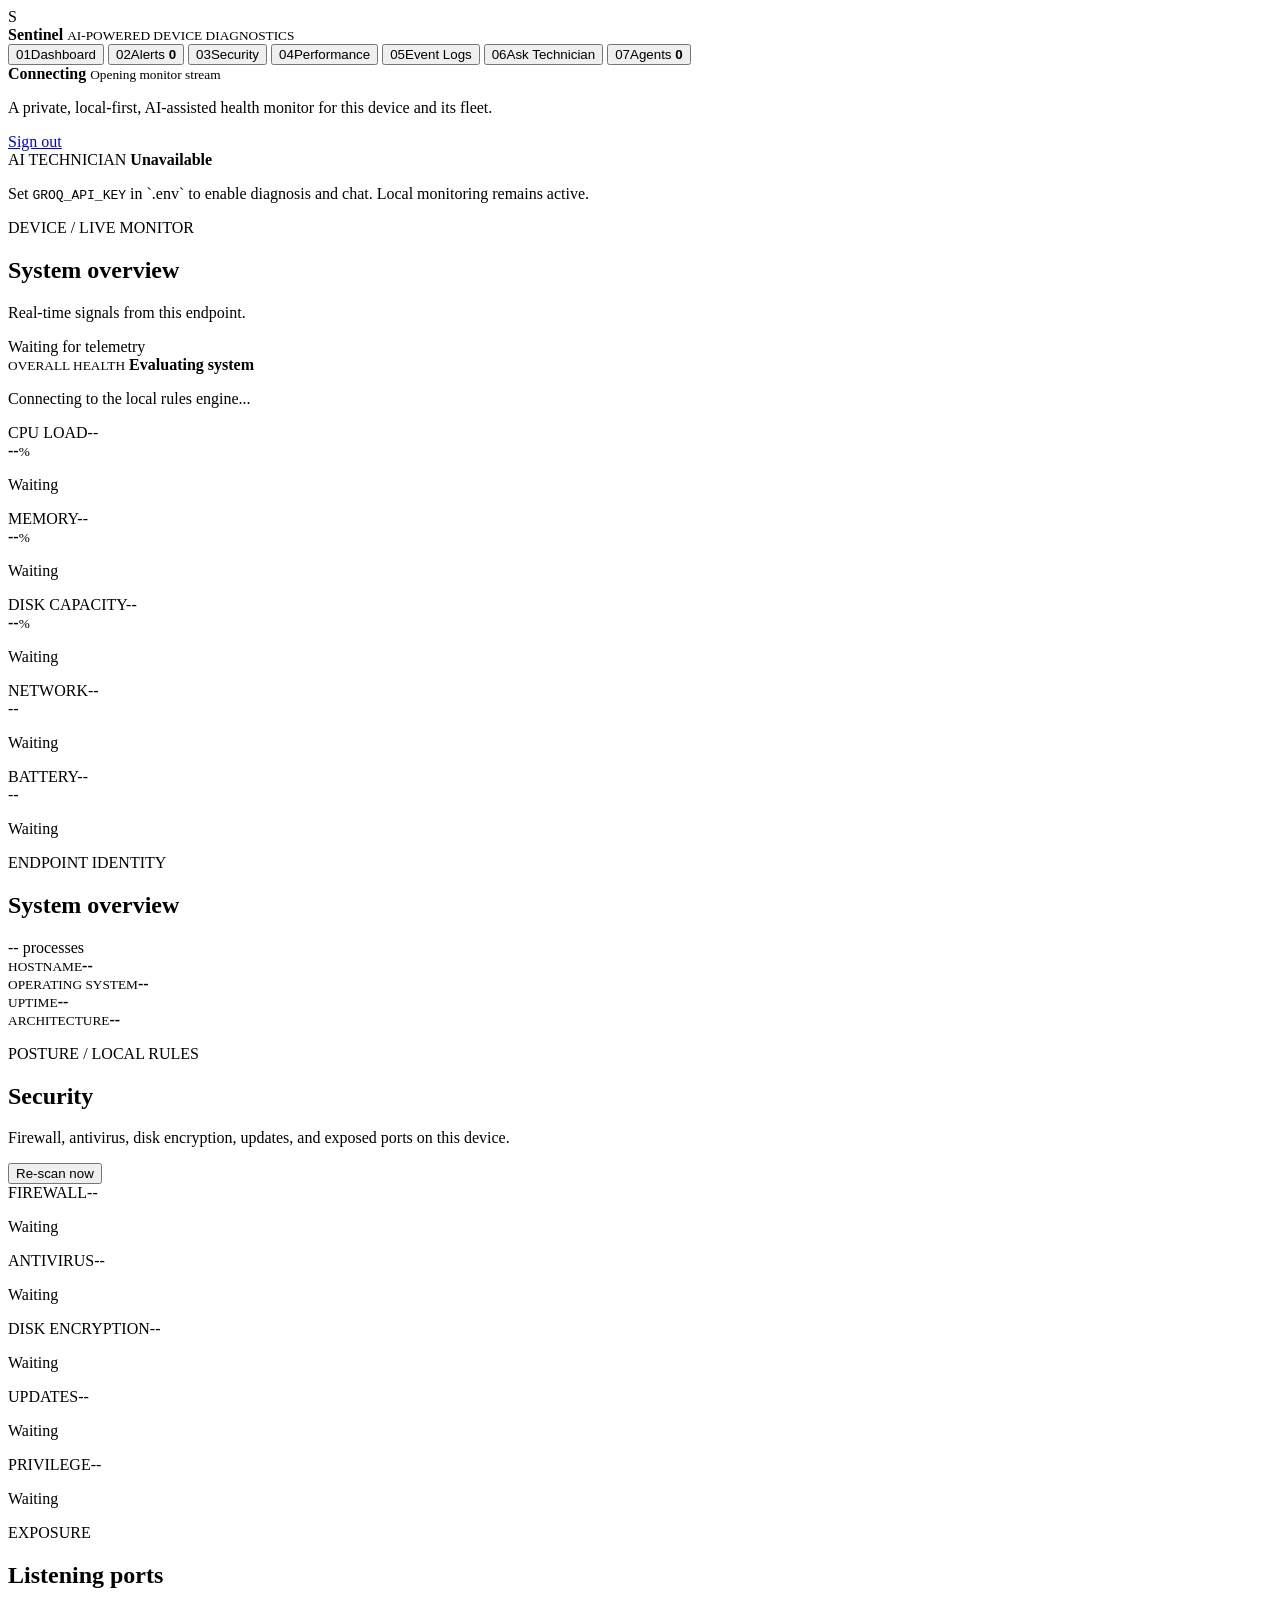
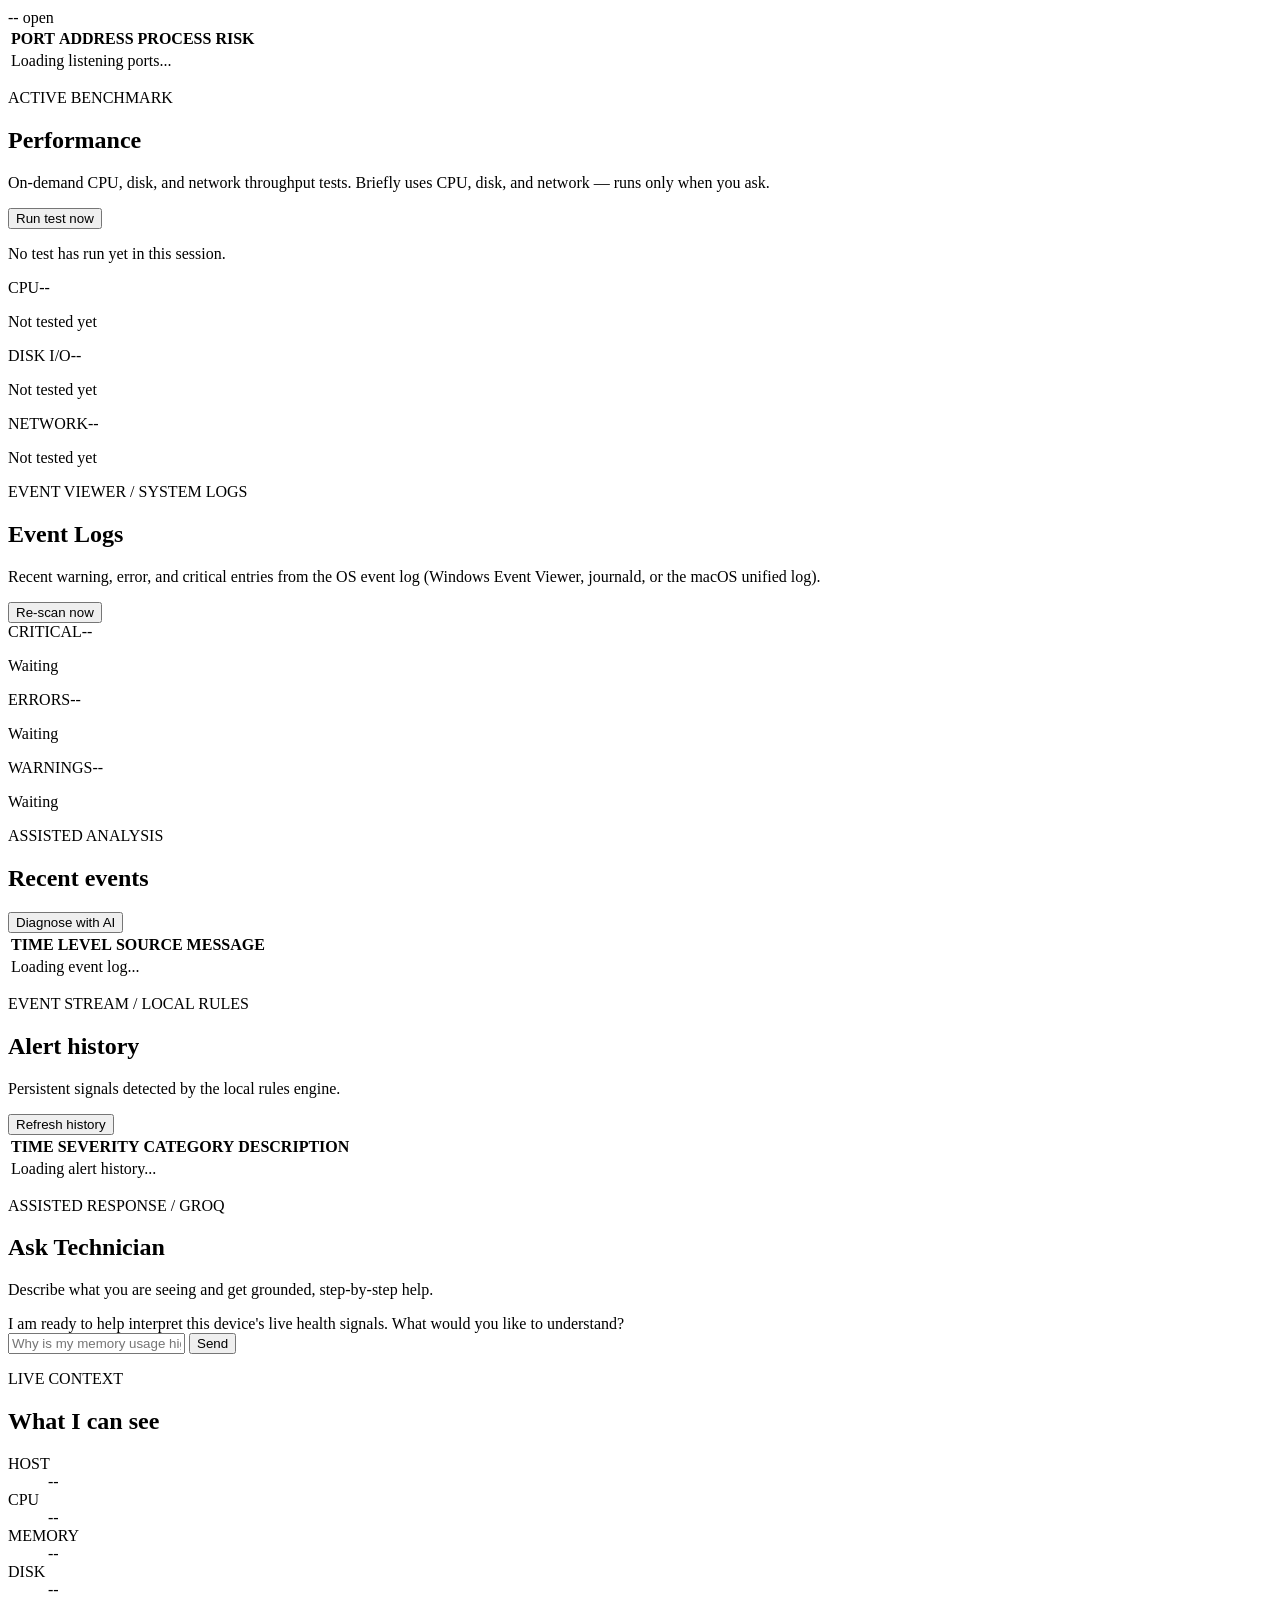
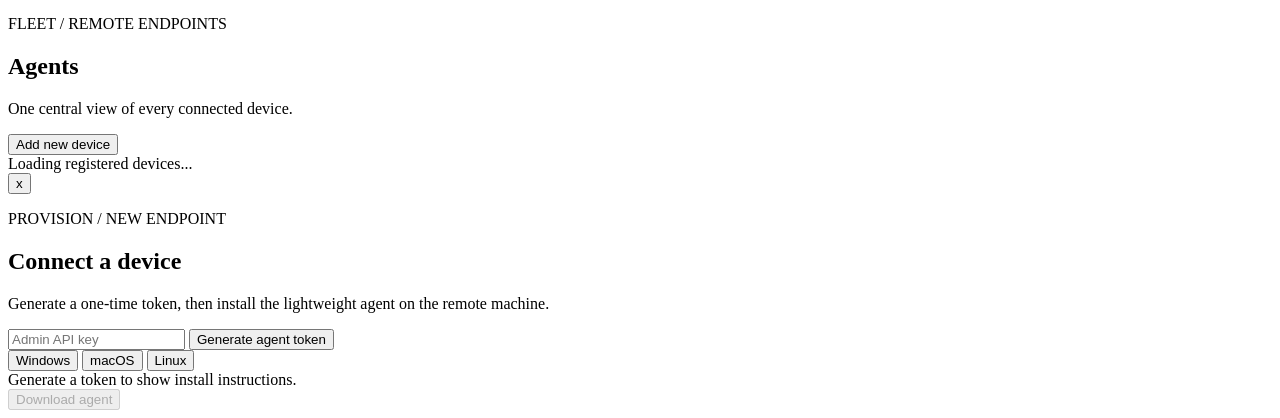
==== frontend/index.html @ acacd150 "passwd thing" ====
<!doctype html>
<html lang="en">
<head>
  <meta charset="utf-8">
  <meta name="viewport" content="width=device-width, initial-scale=1">
  <title>Sentinel Device Health</title>
  <link rel="stylesheet" href="/static/style.css">
</head>
<body>
  <div class="app-shell">

    <aside class="sidebar">
      <div class="brand">
        <span class="brand-mark">S</span>
        <div>
          <strong>Sentinel</strong>
          <small>AI-POWERED DEVICE DIAGNOSTICS</small>
        </div>
      </div>

      <nav aria-label="Primary navigation">
        <button class="nav-item active" data-tab="dashboard"><span>01</span>Dashboard</button>
        <button class="nav-item" data-tab="alerts"><span>02</span>Alerts <b id="alert-count">0</b></button>
        <button class="nav-item" data-tab="security"><span>03</span>Security</button>
        <button class="nav-item" data-tab="performance"><span>04</span>Performance</button>
        <button class="nav-item" data-tab="logs"><span>05</span>Event Logs</button>
        <button class="nav-item" data-tab="technician"><span>06</span>Ask Technician</button>
        <button class="nav-item" data-tab="agents"><span>07</span>Agents <b id="agent-count">0</b></button>
      </nav>

      <div id="connection-state" class="connection-state">
        <span id="connection-dot"></span>
        <div>
          <strong id="connection-label">Connecting</strong>
          <small id="connection-detail">Opening monitor stream</small>
        </div>
      </div>
      <p class="sidebar-note">A private, local-first, AI-assisted health monitor for this device and its fleet.</p>
      <a href="/logout" class="sidebar-logout">Sign out</a>
    </aside>

    <main class="content">
      <div id="ai-banner" class="ai-banner hidden">
        <span>AI TECHNICIAN</span>
        <strong>Unavailable</strong>
        <p>Set <code>GROQ_API_KEY</code> in `.env` to enable diagnosis and chat. Local monitoring remains active.</p>
      </div>

      <!-- ============================== DASHBOARD ============================== -->
      <section id="dashboard" class="tab active-tab">
        <header class="page-heading">
          <div>
            <p class="kicker">DEVICE / LIVE MONITOR</p>
            <h1>System overview</h1>
            <p class="subheading">Real-time signals from this endpoint.</p>
          </div>
          <span id="last-updated" class="timestamp">Waiting for telemetry</span>
        </header>

        <div id="health-banner" class="health-banner loading">
          <span class="health-pulse"></span>
          <div>
            <small>OVERALL HEALTH</small>
            <strong id="health-title">Evaluating system</strong>
            <p id="health-message">Connecting to the local rules engine...</p>
          </div>
        </div>

        <div class="metric-grid">
          <article class="metric-card">
            <div class="metric-head"><span>CPU LOAD</span><span id="cpu-state" class="metric-state">--</span></div>
            <div class="gauge" id="cpu-gauge"><strong id="cpu-value">--</strong><small>%</small></div>
            <p id="cpu-detail">Waiting</p>
          </article>
          <article class="metric-card">
            <div class="metric-head"><span>MEMORY</span><span id="ram-state" class="metric-state">--</span></div>
            <div class="gauge" id="ram-gauge"><strong id="ram-value">--</strong><small>%</small></div>
            <p id="ram-detail">Waiting</p>
          </article>
          <article class="metric-card">
            <div class="metric-head"><span>DISK CAPACITY</span><span id="disk-state" class="metric-state">--</span></div>
            <div class="gauge" id="disk-gauge"><strong id="disk-value">--</strong><small>%</small></div>
            <p id="disk-detail">Waiting</p>
          </article>
          <article class="metric-card">
            <div class="metric-head"><span>NETWORK</span><span id="network-state" class="metric-state">--</span></div>
            <div class="metric-number" id="network-value">--</div>
            <p id="network-detail">Waiting</p>
          </article>
          <article class="metric-card">
            <div class="metric-head"><span>BATTERY</span><span id="battery-state" class="metric-state">--</span></div>
            <div class="metric-number" id="battery-value">--</div>
            <p id="battery-detail">Waiting</p>
          </article>
        </div>

        <section class="overview-panel">
          <div class="section-heading">
            <div><p class="kicker">ENDPOINT IDENTITY</p><h2>System overview</h2></div>
            <span id="process-count" class="soft-label">-- processes</span>
          </div>
          <div class="overview-grid">
            <div><small>HOSTNAME</small><strong id="hostname">--</strong></div>
            <div><small>OPERATING SYSTEM</small><strong id="os-name">--</strong></div>
            <div><small>UPTIME</small><strong id="uptime">--</strong></div>
            <div><small>ARCHITECTURE</small><strong id="architecture">--</strong></div>
          </div>
        </section>
      </section>

      <!-- ============================== SECURITY ============================== -->
      <section id="security" class="tab">
        <header class="page-heading">
          <div>
            <p class="kicker">POSTURE / LOCAL RULES</p>
            <h1>Security</h1>
            <p class="subheading">Firewall, antivirus, disk encryption, updates, and exposed ports on this device.</p>
          </div>
          <button id="refresh-security" class="ghost-button">Re-scan now</button>
        </header>

        <div class="metric-grid status-grid">
          <article class="metric-card" id="firewall-card"><div class="metric-head"><span>FIREWALL</span><span id="firewall-state" class="metric-state">--</span></div><p id="firewall-detail">Waiting</p></article>
          <article class="metric-card" id="antivirus-card"><div class="metric-head"><span>ANTIVIRUS</span><span id="antivirus-state" class="metric-state">--</span></div><p id="antivirus-detail">Waiting</p></article>
          <article class="metric-card" id="encryption-card"><div class="metric-head"><span>DISK ENCRYPTION</span><span id="encryption-state" class="metric-state">--</span></div><p id="encryption-detail">Waiting</p></article>
          <article class="metric-card" id="updates-card"><div class="metric-head"><span>UPDATES</span><span id="updates-state" class="metric-state">--</span></div><p id="updates-detail">Waiting</p></article>
          <article class="metric-card" id="admin-card"><div class="metric-head"><span>PRIVILEGE</span><span id="admin-state" class="metric-state">--</span></div><p id="admin-detail">Waiting</p></article>
        </div>

        <section class="overview-panel">
          <div class="section-heading">
            <div><p class="kicker">EXPOSURE</p><h2>Listening ports</h2></div>
            <span id="ports-count" class="soft-label">-- open</span>
          </div>
          <div class="table-wrap">
            <table>
              <thead><tr><th>PORT</th><th>ADDRESS</th><th>PROCESS</th><th>RISK</th></tr></thead>
              <tbody id="ports-body"><tr><td colspan="4" class="empty-state">Loading listening ports...</td></tr></tbody>
            </table>
          </div>
        </section>
      </section>

      <!-- ============================== PERFORMANCE ============================== -->
      <section id="performance" class="tab">
        <header class="page-heading">
          <div>
            <p class="kicker">ACTIVE BENCHMARK</p>
            <h1>Performance</h1>
            <p class="subheading">On-demand CPU, disk, and network throughput tests. Briefly uses CPU, disk, and network — runs only when you ask.</p>
          </div>
          <button id="run-performance" class="primary-button">Run test now</button>
        </header>

        <p id="performance-status" class="soft-label">No test has run yet in this session.</p>

        <div class="metric-grid status-grid">
          <article class="metric-card" id="perf-cpu-card"><div class="metric-head"><span>CPU</span><span id="perf-cpu-state" class="metric-state">--</span></div><p id="perf-cpu-detail">Not tested yet</p></article>
          <article class="metric-card" id="perf-disk-card"><div class="metric-head"><span>DISK I/O</span><span id="perf-disk-state" class="metric-state">--</span></div><p id="perf-disk-detail">Not tested yet</p></article>
          <article class="metric-card" id="perf-network-card"><div class="metric-head"><span>NETWORK</span><span id="perf-network-state" class="metric-state">--</span></div><p id="perf-network-detail">Not tested yet</p></article>
        </div>
      </section>

      <!-- ============================== EVENT LOGS ============================== -->
      <section id="logs" class="tab">
        <header class="page-heading">
          <div>
            <p class="kicker">EVENT VIEWER / SYSTEM LOGS</p>
            <h1>Event Logs</h1>
            <p class="subheading">Recent warning, error, and critical entries from the OS event log (Windows Event Viewer, journald, or the macOS unified log).</p>
          </div>
          <button id="refresh-logs" class="ghost-button">Re-scan now</button>
        </header>

        <div class="metric-grid status-grid">
          <article class="metric-card" id="logs-critical-card"><div class="metric-head"><span>CRITICAL</span><span id="logs-critical-state" class="metric-state">--</span></div><p id="logs-critical-detail">Waiting</p></article>
          <article class="metric-card" id="logs-error-card"><div class="metric-head"><span>ERRORS</span><span id="logs-error-state" class="metric-state">--</span></div><p id="logs-error-detail">Waiting</p></article>
          <article class="metric-card" id="logs-warning-card"><div class="metric-head"><span>WARNINGS</span><span id="logs-warning-state" class="metric-state">--</span></div><p id="logs-warning-detail">Waiting</p></article>
        </div>

        <section class="overview-panel">
          <div class="section-heading">
            <div><p class="kicker">ASSISTED ANALYSIS</p><h2>Recent events</h2></div>
            <button id="diagnose-logs-button" class="ghost-button">Diagnose with AI</button>
          </div>
          <div id="logs-diagnosis" class="diagnosis hidden"></div>
          <div class="table-wrap">
            <table>
              <thead><tr><th>TIME</th><th>LEVEL</th><th>SOURCE</th><th>MESSAGE</th></tr></thead>
              <tbody id="logs-body"><tr><td colspan="4" class="empty-state">Loading event log...</td></tr></tbody>
            </table>
          </div>
        </section>
      </section>

      <!-- ============================== ALERTS ============================== -->
      <section id="alerts" class="tab">
        <header class="page-heading">
          <div>
            <p class="kicker">EVENT STREAM / LOCAL RULES</p>
            <h1>Alert history</h1>
            <p class="subheading">Persistent signals detected by the local rules engine.</p>
          </div>
          <button id="refresh-alerts" class="ghost-button">Refresh history</button>
        </header>
        <div class="table-wrap">
          <table>
            <thead><tr><th>TIME</th><th>SEVERITY</th><th>CATEGORY</th><th>DESCRIPTION</th><th></th></tr></thead>
            <tbody id="alerts-body"><tr><td colspan="5" class="empty-state">Loading alert history...</td></tr></tbody>
          </table>
        </div>
      </section>

      <!-- ============================== ASK TECHNICIAN ============================== -->
      <section id="technician" class="tab">
        <header class="page-heading">
          <div>
            <p class="kicker">ASSISTED RESPONSE / GROQ</p>
            <h1>Ask Technician</h1>
            <p class="subheading">Describe what you are seeing and get grounded, step-by-step help.</p>
          </div>
        </header>
        <div class="chat-layout">
          <section class="chat-panel">
            <div id="chat-messages" class="chat-messages">
              <div class="chat-message assistant">I am ready to help interpret this device's live health signals. What would you like to understand?</div>
            </div>
            <form id="chat-form">
              <input id="chat-input" autocomplete="off" placeholder="Why is my memory usage high?" aria-label="Ask the technician">
              <button type="submit">Send</button>
            </form>
          </section>
          <aside class="context-panel">
            <p class="kicker">LIVE CONTEXT</p>
            <h2>What I can see</h2>
            <dl>
              <div><dt>HOST</dt><dd id="chat-host">--</dd></div>
              <div><dt>CPU</dt><dd id="chat-cpu">--</dd></div>
              <div><dt>MEMORY</dt><dd id="chat-ram">--</dd></div>
              <div><dt>DISK</dt><dd id="chat-disk">--</dd></div>
            </dl>
          </aside>
        </div>
      </section>

      <!-- ============================== AGENTS ============================== -->
      <section id="agents" class="tab">
        <header class="page-heading">
          <div>
            <p class="kicker">FLEET / REMOTE ENDPOINTS</p>
            <h1>Agents</h1>
            <p class="subheading">One central view of every connected device.</p>
          </div>
          <button id="add-agent-button" class="primary-button">Add new device</button>
        </header>
        <div id="os-count-summary" class="os-count-summary"></div>
        <div id="agents-grid" class="agents-grid"><div class="empty-state">Loading registered devices...</div></div>
        <section id="device-detail" class="device-detail hidden"></section>
      </section>

    </main>
  </div>

  <div id="agent-modal" class="modal hidden">
    <div class="modal-card">
      <button id="close-agent-modal" class="modal-close" aria-label="Close">x</button>
      <p class="kicker">PROVISION / NEW ENDPOINT</p>
      <h2>Connect a device</h2>
      <p class="modal-copy">Generate a one-time token, then install the lightweight agent on the remote machine.</p>
      <input id="admin-key-input" class="admin-key-input" type="password" placeholder="Admin API key" autocomplete="off">
      <button id="generate-token-button" class="primary-button">Generate agent token</button>
      <div id="token-result" class="token-result hidden"></div>
      <div class="platform-tabs">
        <button data-platform="windows" class="platform-tab active">Windows</button>
        <button data-platform="mac" class="platform-tab">macOS</button>
        <button data-platform="linux" class="platform-tab">Linux</button>
      </div>
      <div id="install-instructions" class="install-instructions">Generate a token to show install instructions.</div>
      <button id="download-agent-button" class="ghost-button" disabled>Download agent</button>
    </div>
  </div>

  <script src="/static/app.js"></script>
</body>
</html>
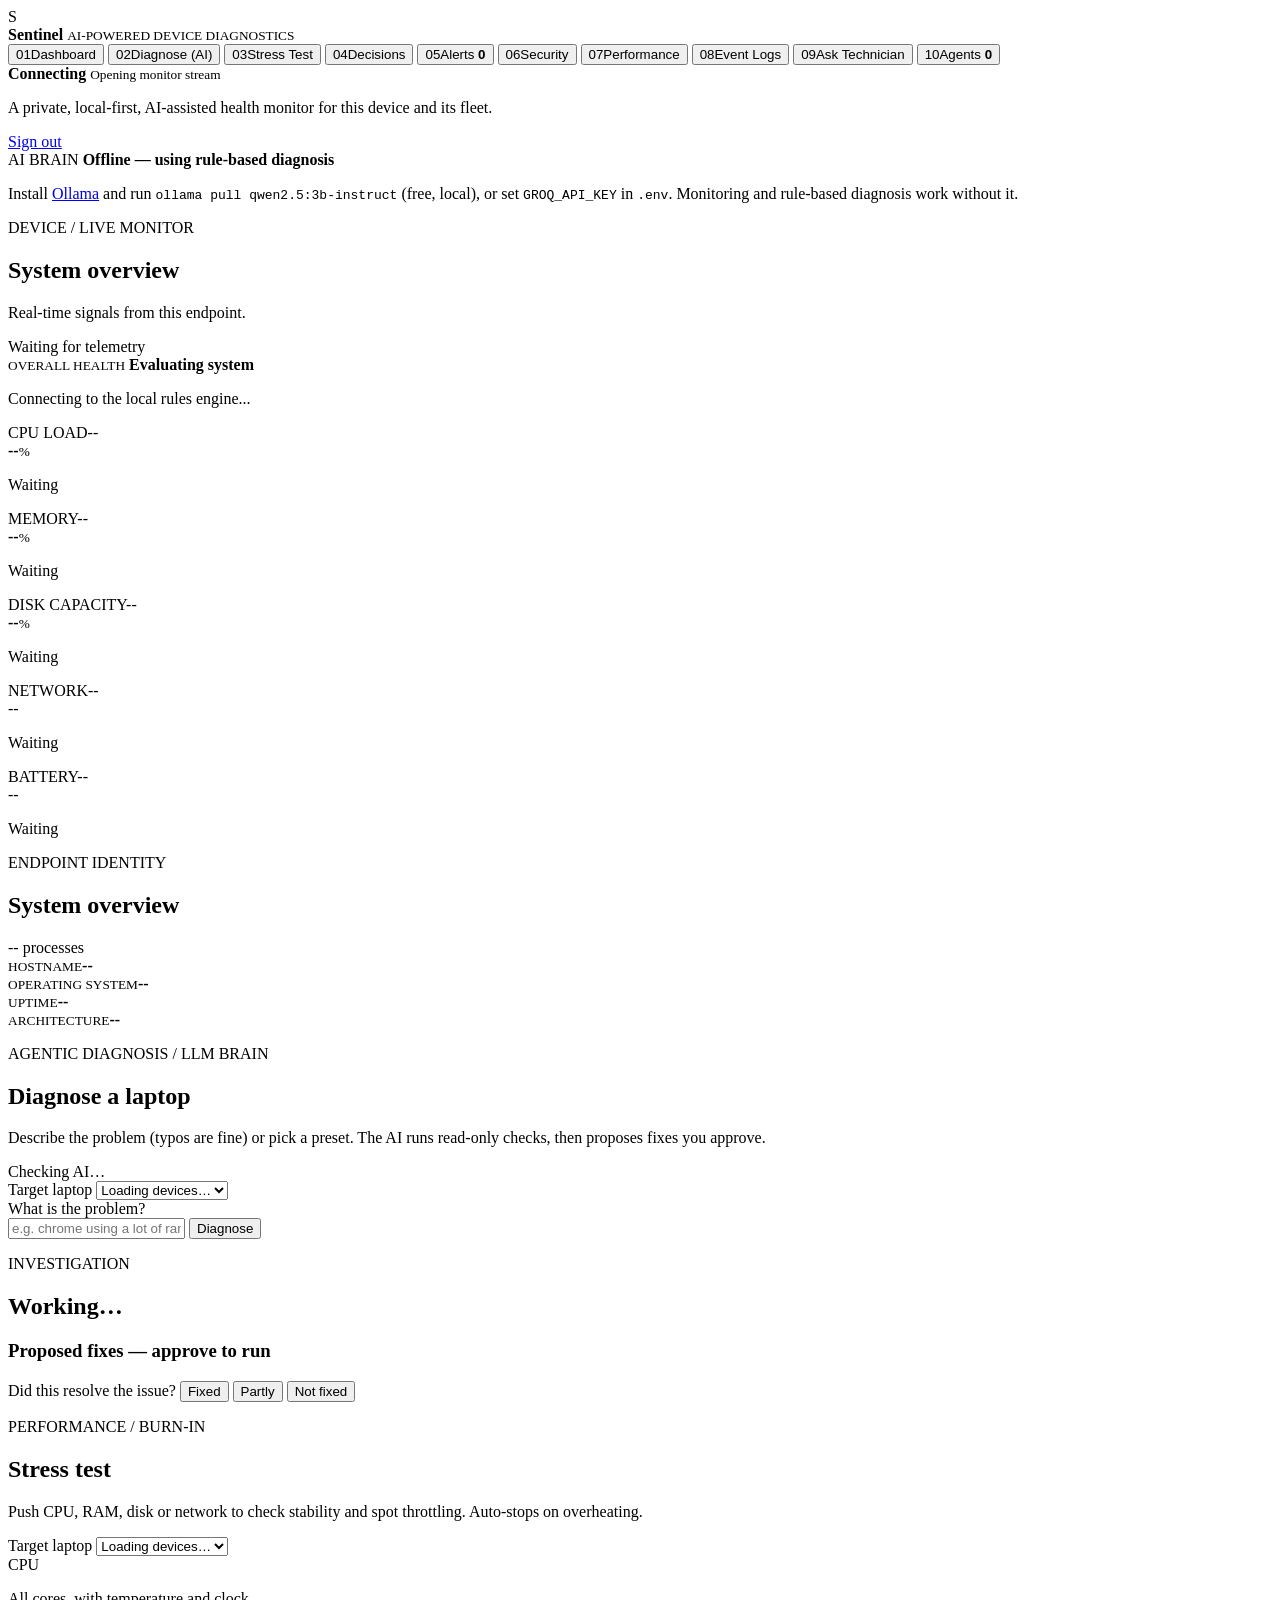
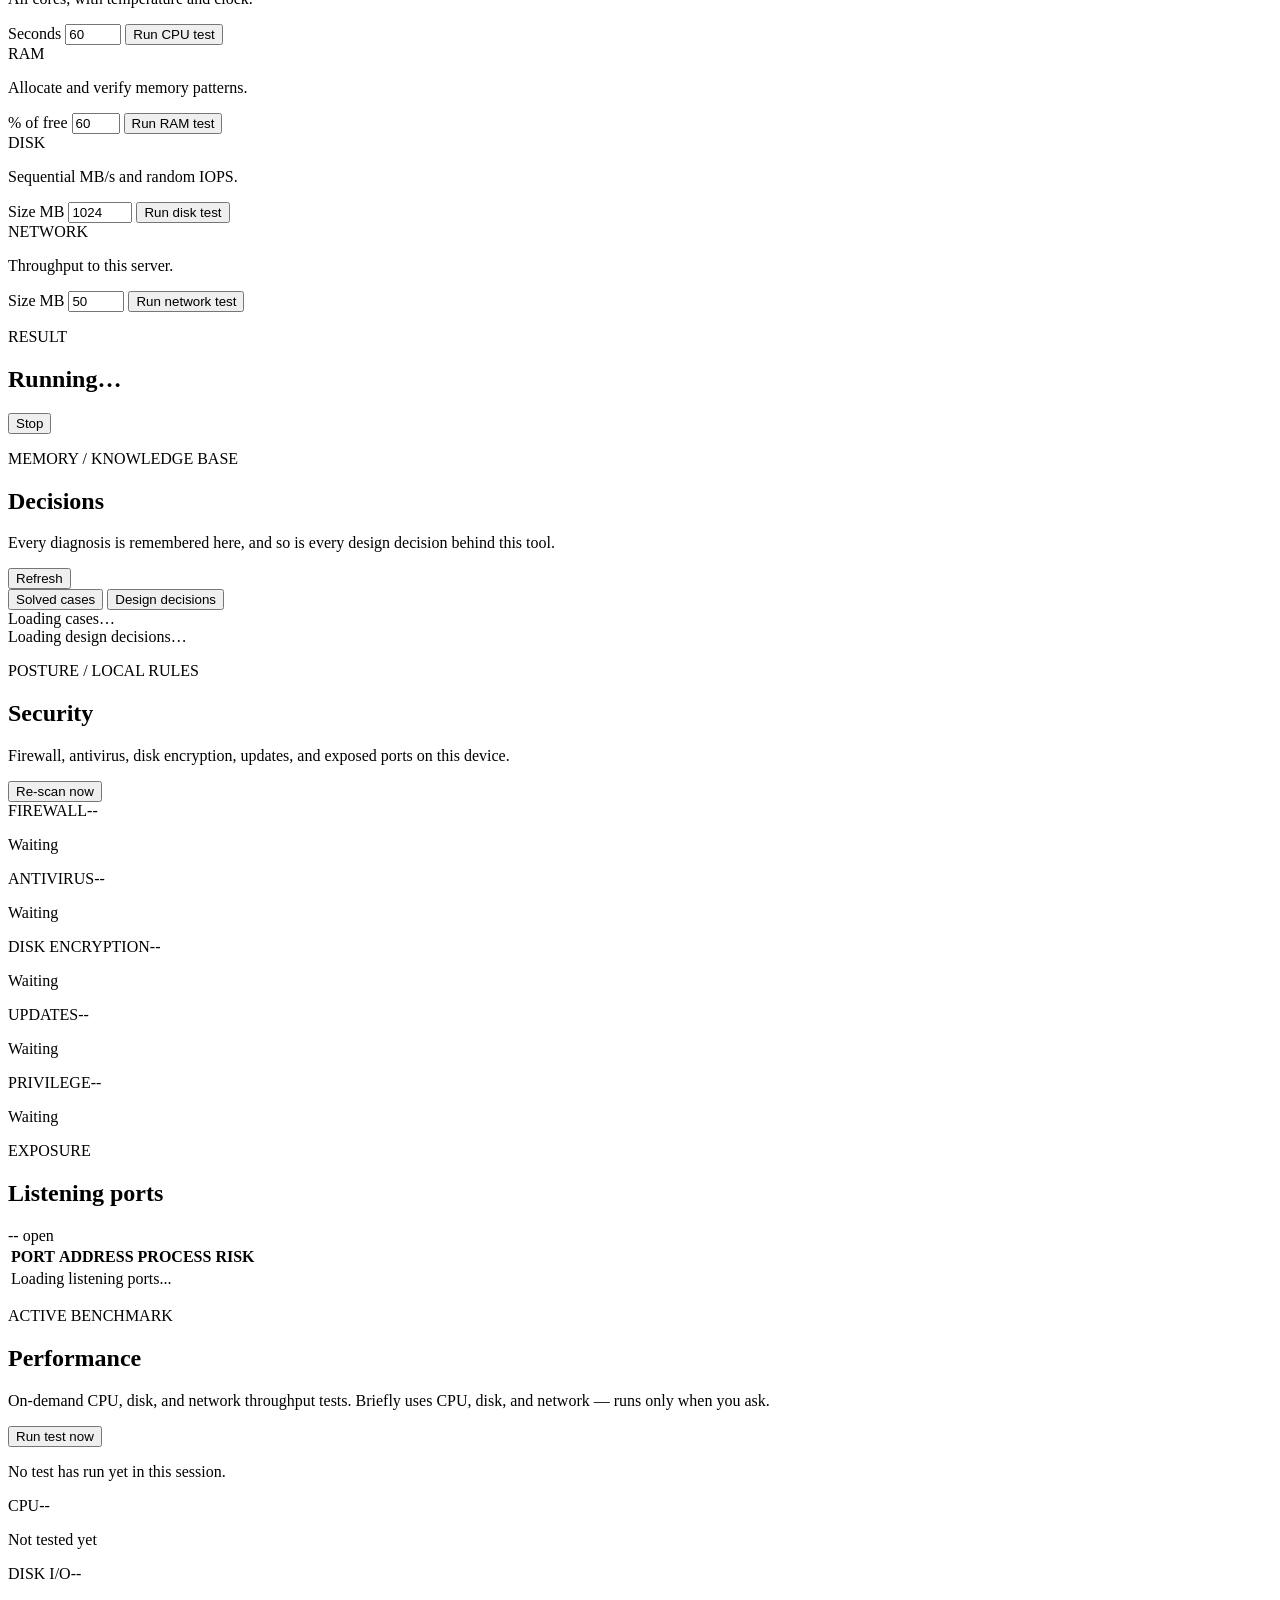
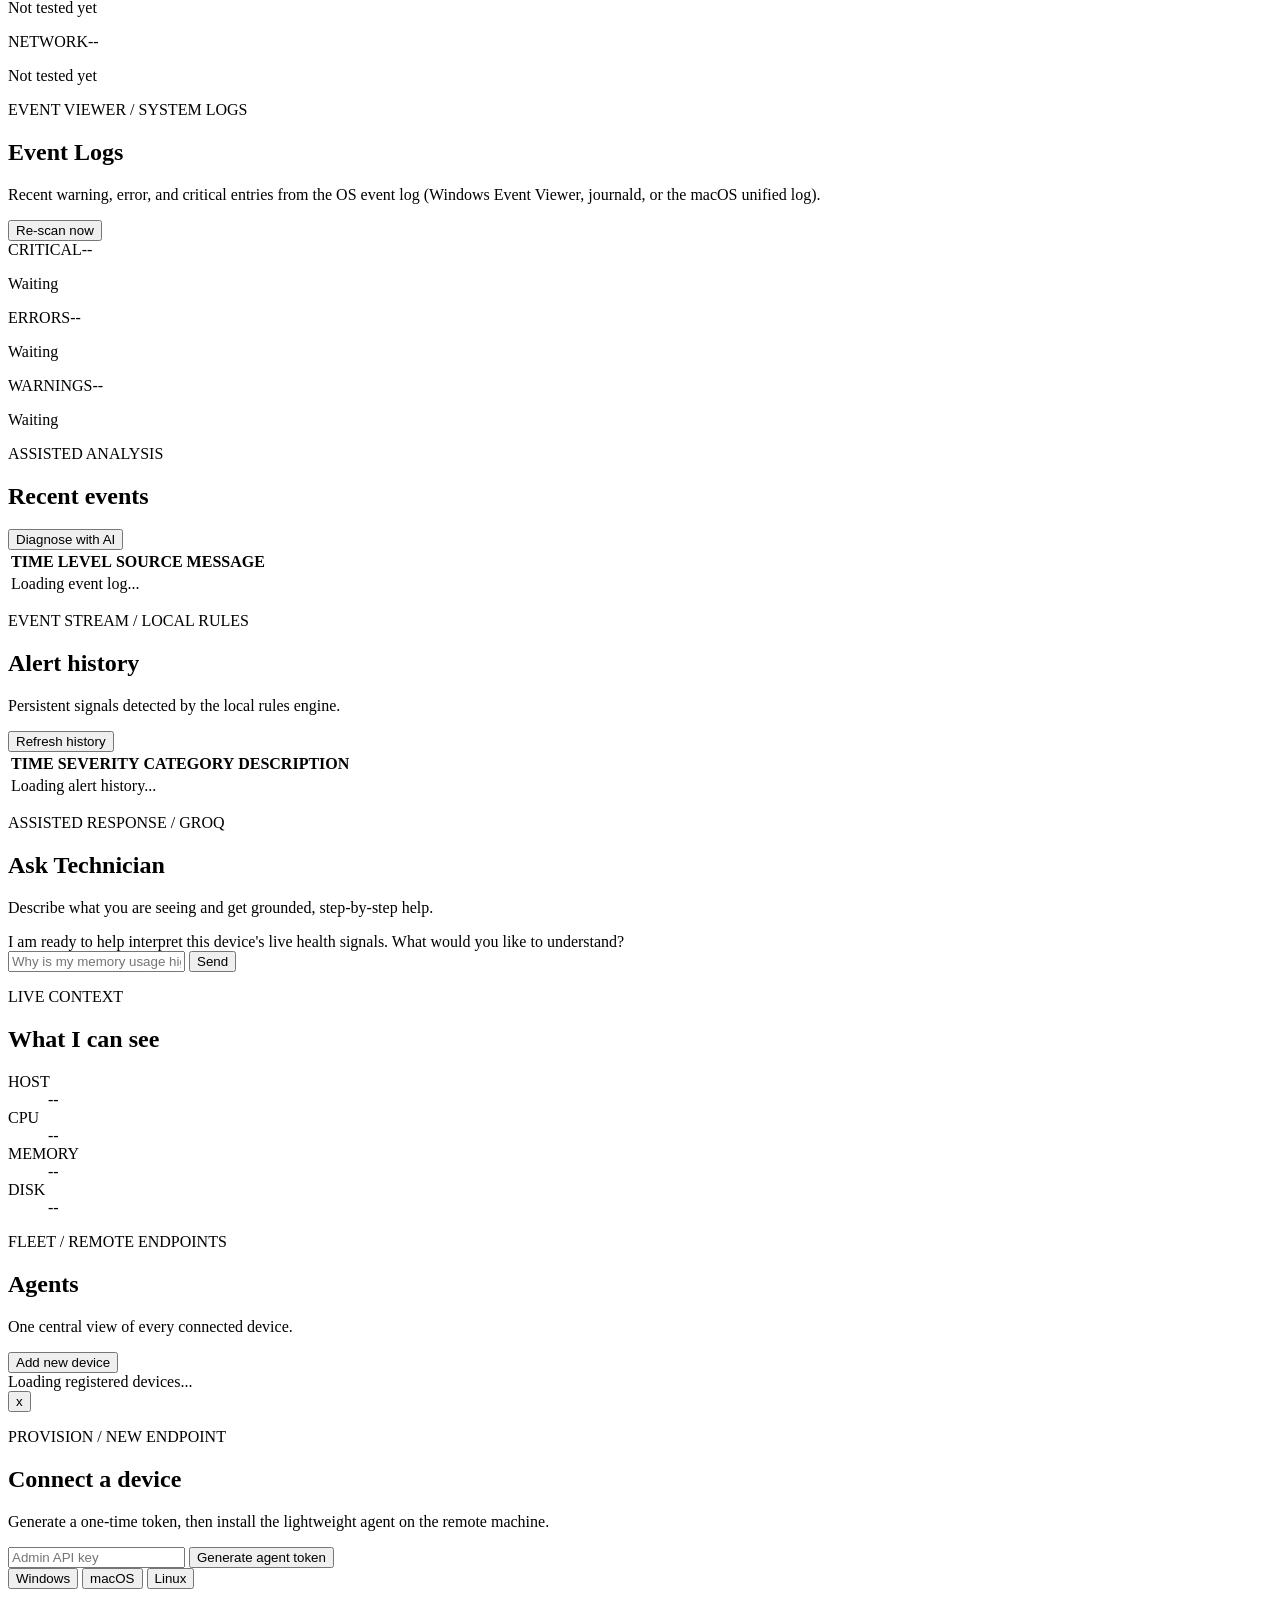
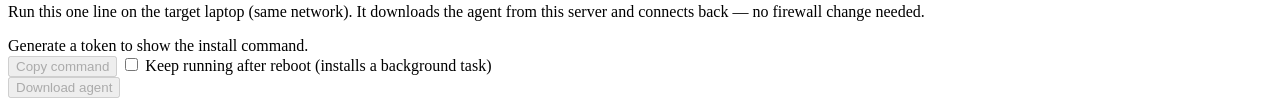
==== commit b6b1e40e: "Frontend tabs, decisions folder, docs and tests for the diagnostic tool - Diagnose (AI), Stress Test" ====
--- a/frontend/index.html
+++ b/frontend/index.html
@@ -20,12 +20,15 @@
 
       <nav aria-label="Primary navigation">
         <button class="nav-item active" data-tab="dashboard"><span>01</span>Dashboard</button>
-        <button class="nav-item" data-tab="alerts"><span>02</span>Alerts <b id="alert-count">0</b></button>
-        <button class="nav-item" data-tab="security"><span>03</span>Security</button>
-        <button class="nav-item" data-tab="performance"><span>04</span>Performance</button>
-        <button class="nav-item" data-tab="logs"><span>05</span>Event Logs</button>
-        <button class="nav-item" data-tab="technician"><span>06</span>Ask Technician</button>
-        <button class="nav-item" data-tab="agents"><span>07</span>Agents <b id="agent-count">0</b></button>
+        <button class="nav-item" data-tab="diagnose"><span>02</span>Diagnose (AI)</button>
+        <button class="nav-item" data-tab="stress"><span>03</span>Stress Test</button>
+        <button class="nav-item" data-tab="decisions"><span>04</span>Decisions</button>
+        <button class="nav-item" data-tab="alerts"><span>05</span>Alerts <b id="alert-count">0</b></button>
+        <button class="nav-item" data-tab="security"><span>06</span>Security</button>
+        <button class="nav-item" data-tab="performance"><span>07</span>Performance</button>
+        <button class="nav-item" data-tab="logs"><span>08</span>Event Logs</button>
+        <button class="nav-item" data-tab="technician"><span>09</span>Ask Technician</button>
+        <button class="nav-item" data-tab="agents"><span>10</span>Agents <b id="agent-count">0</b></button>
       </nav>
 
       <div id="connection-state" class="connection-state">
@@ -41,9 +44,9 @@
 
     <main class="content">
       <div id="ai-banner" class="ai-banner hidden">
-        <span>AI TECHNICIAN</span>
-        <strong>Unavailable</strong>
-        <p>Set <code>GROQ_API_KEY</code> in `.env` to enable diagnosis and chat. Local monitoring remains active.</p>
+        <span>AI BRAIN</span>
+        <strong>Offline — using rule-based diagnosis</strong>
+        <p>Install <a href="https://ollama.com" target="_blank" rel="noopener">Ollama</a> and run <code>ollama pull qwen2.5:3b-instruct</code> (free, local), or set <code>GROQ_API_KEY</code> in <code>.env</code>. Monitoring and rule-based diagnosis work without it.</p>
       </div>
 
       <!-- ============================== DASHBOARD ============================== -->
@@ -106,6 +109,120 @@
             <div><small>ARCHITECTURE</small><strong id="architecture">--</strong></div>
           </div>
         </section>
+      </section>
+
+      <!-- ============================== DIAGNOSE (AI) ============================== -->
+      <section id="diagnose" class="tab">
+        <header class="page-heading">
+          <div>
+            <p class="kicker">AGENTIC DIAGNOSIS / LLM BRAIN</p>
+            <h1>Diagnose a laptop</h1>
+            <p class="subheading">Describe the problem (typos are fine) or pick a preset. The AI runs read-only checks, then proposes fixes you approve.</p>
+          </div>
+          <span id="diagnose-llm" class="soft-label">Checking AI…</span>
+        </header>
+
+        <div class="diagnose-controls">
+          <label class="field"><span>Target laptop</span>
+            <select id="diagnose-device"><option value="">Loading devices…</option></select>
+          </label>
+          <div class="field grow"><span>What is the problem?</span>
+            <div class="inline-form">
+              <input id="diagnose-problem" placeholder="e.g. chrome using a lot of ram and laptop hanging" autocomplete="off">
+              <button id="diagnose-start" class="primary-button">Diagnose</button>
+            </div>
+          </div>
+        </div>
+        <div id="diagnose-presets" class="preset-row"></div>
+        <p id="diagnose-correction" class="soft-label"></p>
+
+        <section id="diagnose-session" class="overview-panel hidden">
+          <div class="section-heading">
+            <div><p class="kicker">INVESTIGATION</p><h2 id="diagnose-status">Working…</h2></div>
+            <span id="diagnose-mode" class="soft-label"></span>
+          </div>
+          <div id="diagnose-memory" class="memory-box hidden"></div>
+          <div id="diagnose-steps" class="steps"></div>
+          <div id="diagnose-conclusion" class="diagnosis hidden"></div>
+
+          <div id="diagnose-fixes-wrap" class="hidden">
+            <h3 class="fixes-title">Proposed fixes — approve to run</h3>
+            <div id="diagnose-fixes" class="fixes"></div>
+          </div>
+
+          <div id="diagnose-outcome" class="outcome-row hidden">
+            <span>Did this resolve the issue?</span>
+            <button class="ghost-button" data-outcome="fixed">Fixed</button>
+            <button class="ghost-button" data-outcome="partial">Partly</button>
+            <button class="ghost-button" data-outcome="not_fixed">Not fixed</button>
+          </div>
+        </section>
+      </section>
+
+      <!-- ============================== STRESS TEST ============================== -->
+      <section id="stress" class="tab">
+        <header class="page-heading">
+          <div>
+            <p class="kicker">PERFORMANCE / BURN-IN</p>
+            <h1>Stress test</h1>
+            <p class="subheading">Push CPU, RAM, disk or network to check stability and spot throttling. Auto-stops on overheating.</p>
+          </div>
+        </header>
+        <div class="diagnose-controls">
+          <label class="field"><span>Target laptop</span>
+            <select id="stress-device"><option value="">Loading devices…</option></select>
+          </label>
+        </div>
+        <div class="stress-grid">
+          <article class="metric-card">
+            <div class="metric-head"><span>CPU</span></div>
+            <p>All cores, with temperature and clock.</p>
+            <label class="mini-field">Seconds <input id="stress-cpu-seconds" type="number" value="60" min="10" max="900"></label>
+            <button class="primary-button" data-stress="stress_cpu">Run CPU test</button>
+          </article>
+          <article class="metric-card">
+            <div class="metric-head"><span>RAM</span></div>
+            <p>Allocate and verify memory patterns.</p>
+            <label class="mini-field">% of free <input id="stress-ram-percent" type="number" value="60" min="10" max="85"></label>
+            <button class="primary-button" data-stress="stress_ram">Run RAM test</button>
+          </article>
+          <article class="metric-card">
+            <div class="metric-head"><span>DISK</span></div>
+            <p>Sequential MB/s and random IOPS.</p>
+            <label class="mini-field">Size MB <input id="stress-disk-size" type="number" value="1024" min="64" max="8192"></label>
+            <button class="primary-button" data-stress="stress_disk">Run disk test</button>
+          </article>
+          <article class="metric-card">
+            <div class="metric-head"><span>NETWORK</span></div>
+            <p>Throughput to this server.</p>
+            <label class="mini-field">Size MB <input id="stress-net-size" type="number" value="50" min="5" max="500"></label>
+            <button class="primary-button" data-stress="network_speed">Run network test</button>
+          </article>
+        </div>
+        <section id="stress-result" class="overview-panel hidden">
+          <div class="section-heading"><div><p class="kicker">RESULT</p><h2 id="stress-title">Running…</h2></div>
+            <button id="stress-cancel" class="ghost-button hidden">Stop</button></div>
+          <div id="stress-progress" class="steps"></div>
+          <pre id="stress-output" class="output-box"></pre>
+        </section>
+      </section>
+
+      <!-- ============================== DECISIONS ============================== -->
+      <section id="decisions" class="tab">
+        <header class="page-heading">
+          <div>
+            <p class="kicker">MEMORY / KNOWLEDGE BASE</p>
+            <h1>Decisions</h1>
+            <p class="subheading">Every diagnosis is remembered here, and so is every design decision behind this tool.</p>
+          </div>
+          <button id="refresh-decisions" class="ghost-button">Refresh</button>
+        </header>
+        <div class="decisions-tabs">
+          <button class="sub-tab active" data-sub="cases">Solved cases</button>
+          <button class="sub-tab" data-sub="adrs">Design decisions</button>
+        </div>
+        <div id="decisions-cases" class="decisions-list"><div class="empty-state">Loading cases…</div></div>
+        <div id="decisions-adrs" class="decisions-list hidden"><div class="empty-state">Loading design decisions…</div></div>
       </section>
 
       <!-- ============================== SECURITY ============================== -->
@@ -275,11 +392,16 @@
         <button data-platform="mac" class="platform-tab">macOS</button>
         <button data-platform="linux" class="platform-tab">Linux</button>
       </div>
-      <div id="install-instructions" class="install-instructions">Generate a token to show install instructions.</div>
-      <button id="download-agent-button" class="ghost-button" disabled>Download agent</button>
+      <p class="modal-copy" style="margin-top:14px">Run this one line on the target laptop (same network). It downloads the agent from this server and connects back — no firewall change needed.</p>
+      <div id="install-oneliner" class="install-instructions">Generate a token to show the install command.</div>
+      <button id="copy-install" class="ghost-button" disabled>Copy command</button>
+      <label class="persist-toggle"><input type="checkbox" id="install-persist"> Keep running after reboot (installs a background task)</label>
+      <div id="install-instructions" class="install-instructions hidden"></div>
+      <button id="download-agent-button" class="hidden" disabled>Download agent</button>
     </div>
   </div>
 
   <script src="/static/app.js"></script>
+  <script src="/static/diagnose.js"></script>
 </body>
 </html>
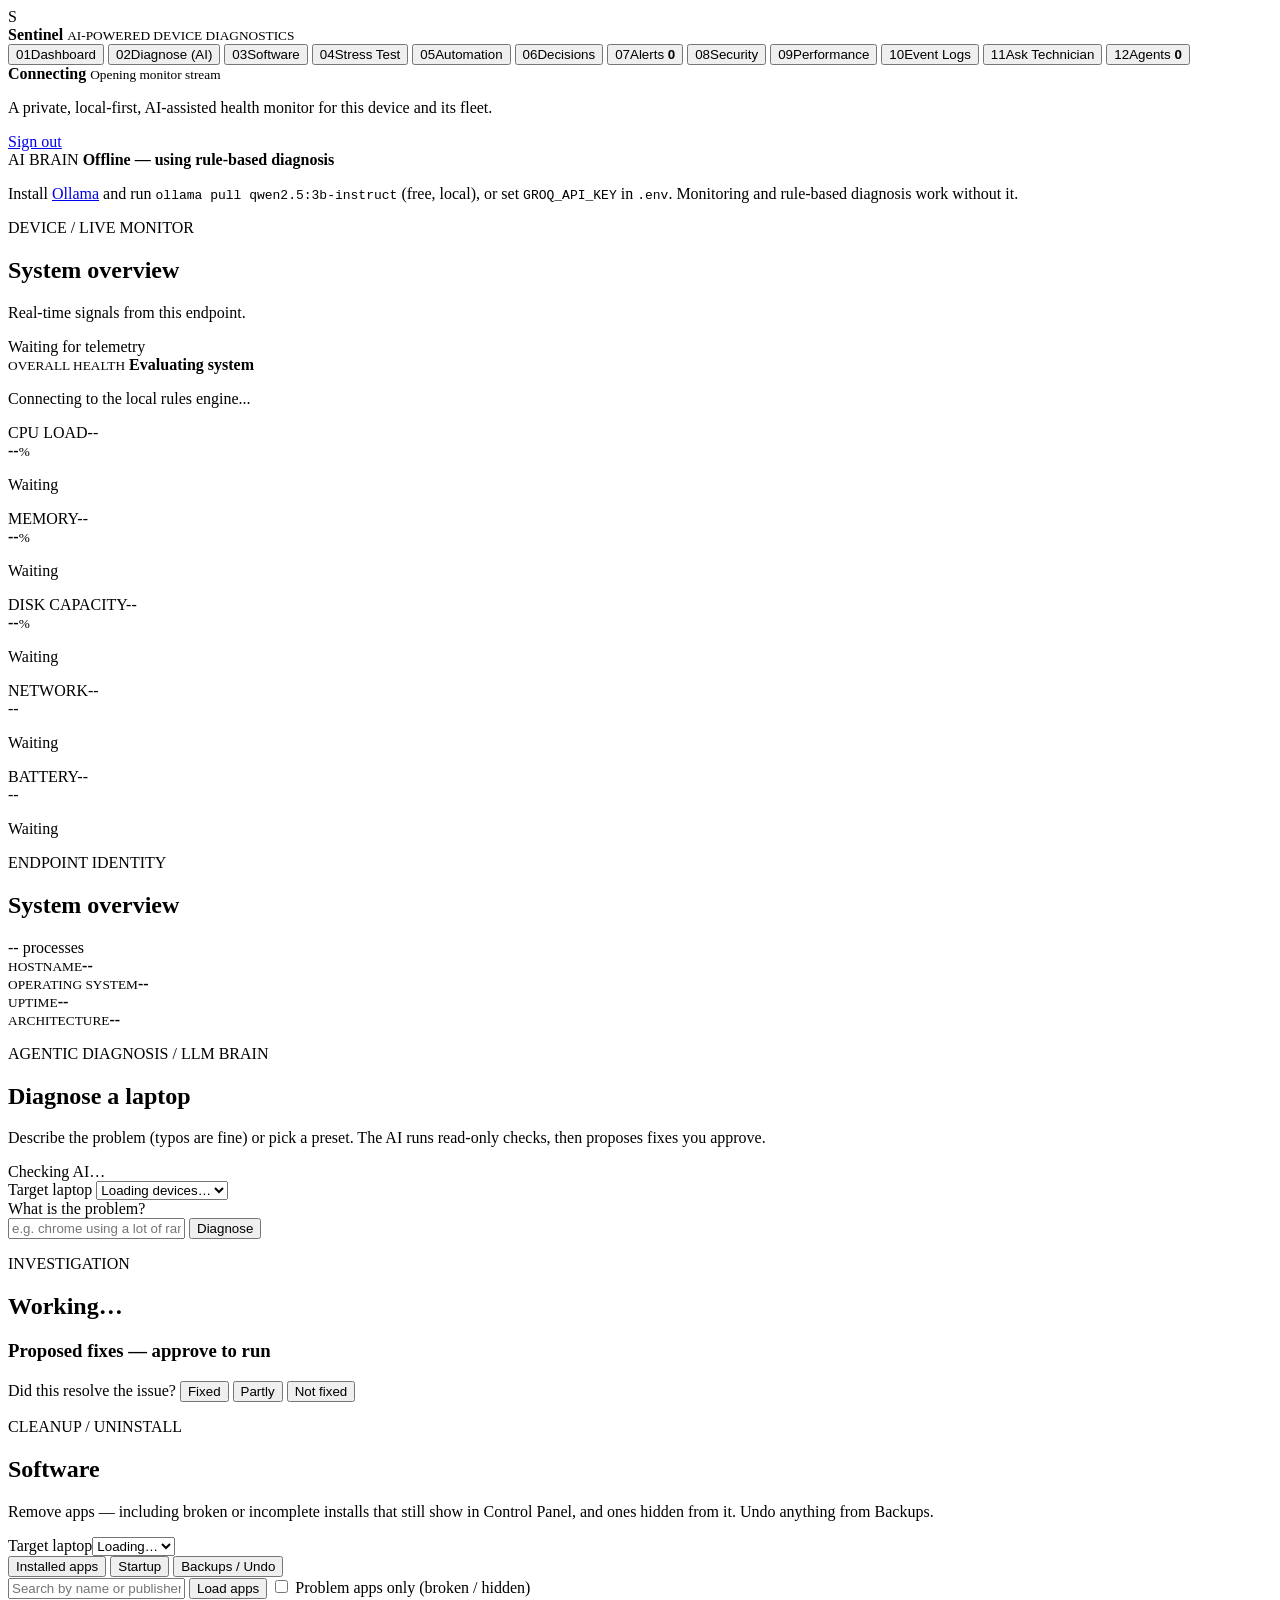
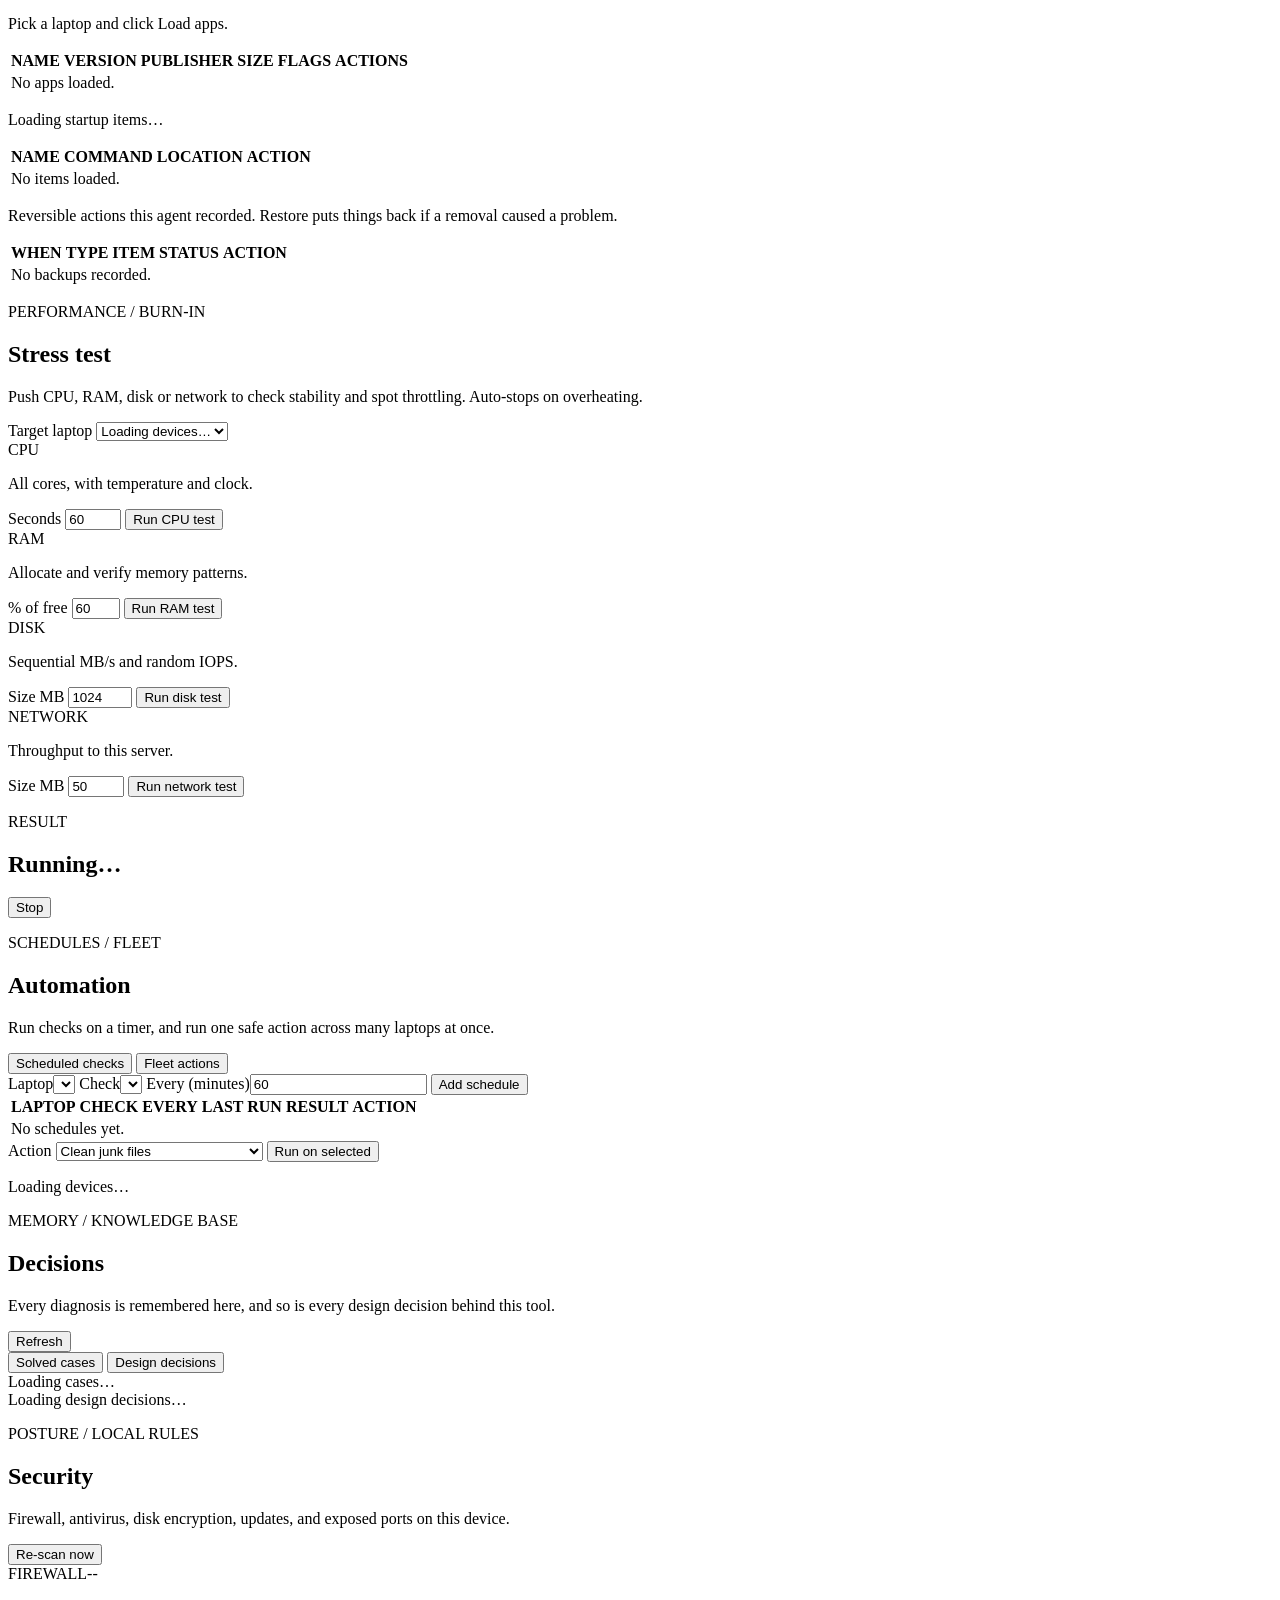
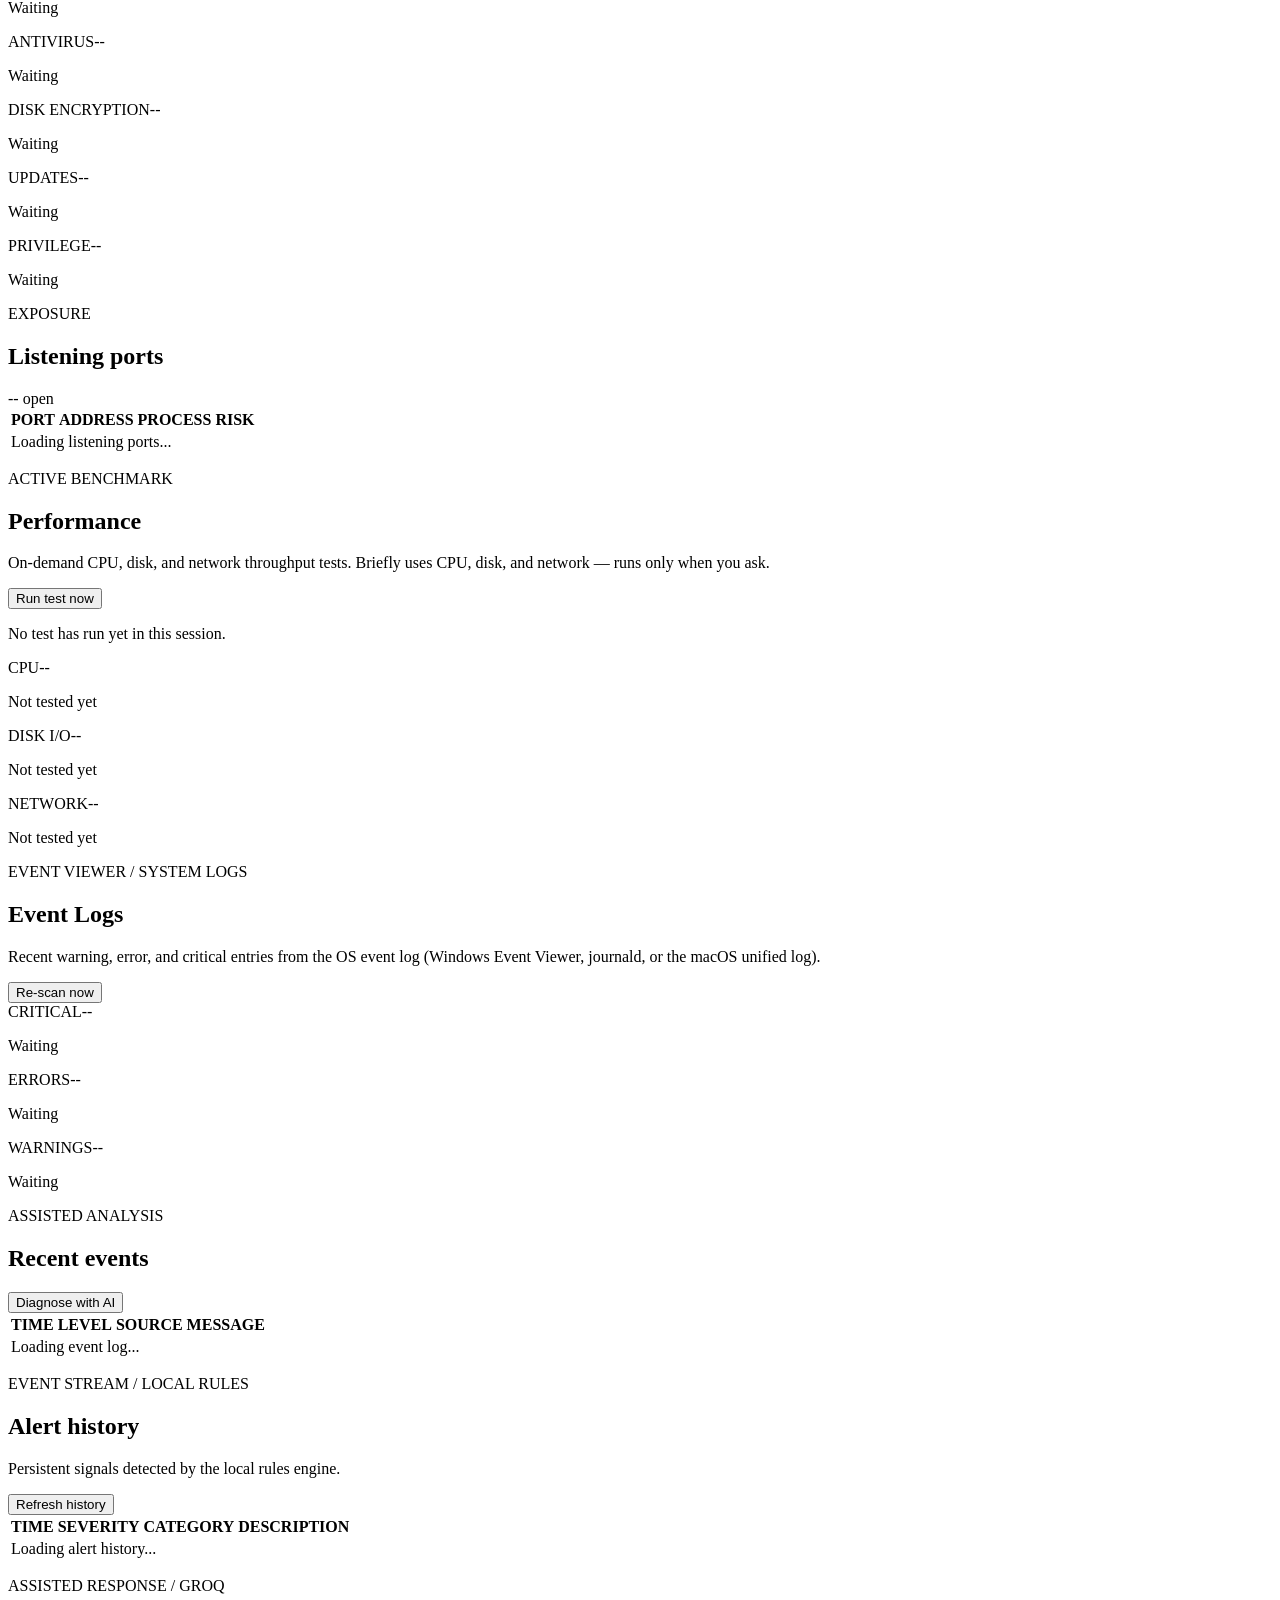
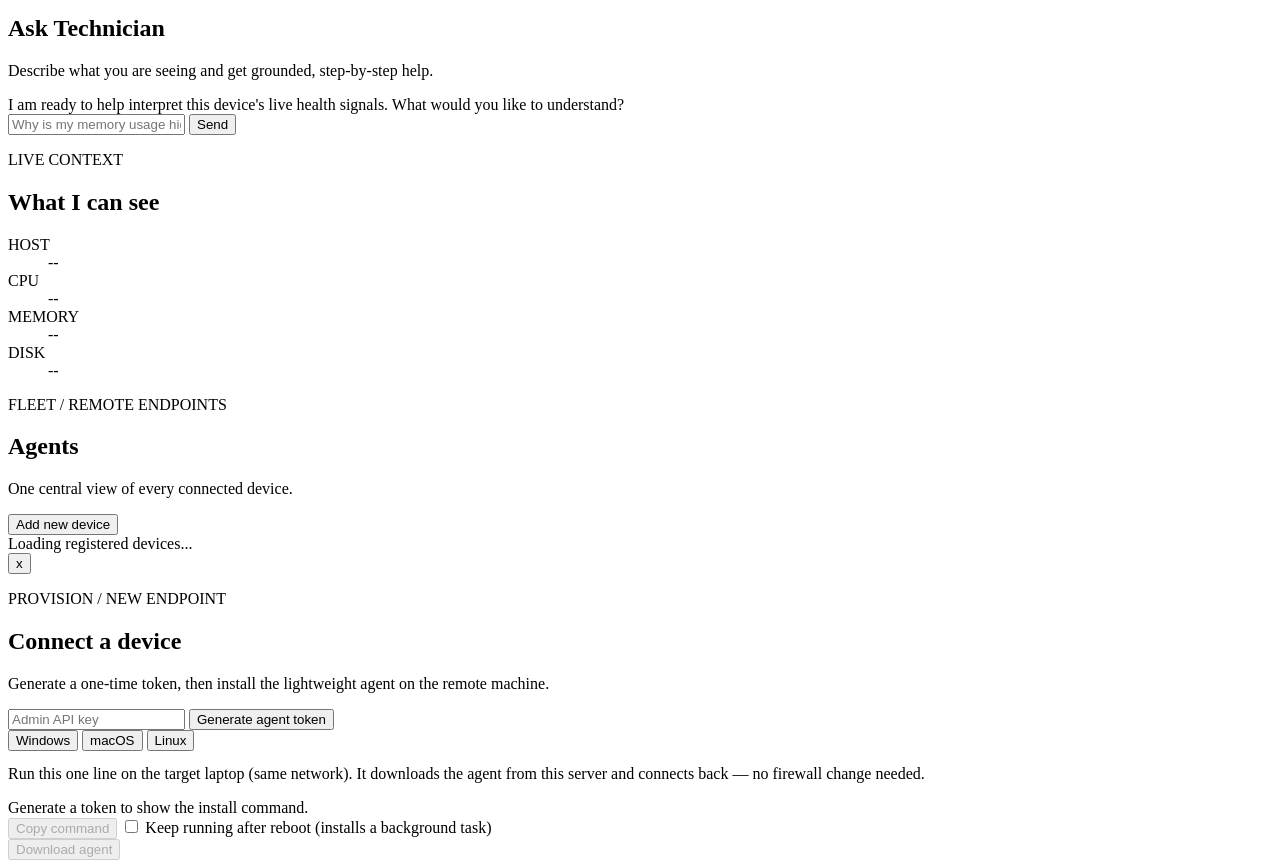
==== commit e6b9d9b9: "Add Software and Automation tabs: direct uninstall, undo, schedules, fleet Software tab (Installed a" ====
--- a/frontend/index.html
+++ b/frontend/index.html
@@ -21,14 +21,16 @@
       <nav aria-label="Primary navigation">
         <button class="nav-item active" data-tab="dashboard"><span>01</span>Dashboard</button>
         <button class="nav-item" data-tab="diagnose"><span>02</span>Diagnose (AI)</button>
-        <button class="nav-item" data-tab="stress"><span>03</span>Stress Test</button>
-        <button class="nav-item" data-tab="decisions"><span>04</span>Decisions</button>
-        <button class="nav-item" data-tab="alerts"><span>05</span>Alerts <b id="alert-count">0</b></button>
-        <button class="nav-item" data-tab="security"><span>06</span>Security</button>
-        <button class="nav-item" data-tab="performance"><span>07</span>Performance</button>
-        <button class="nav-item" data-tab="logs"><span>08</span>Event Logs</button>
-        <button class="nav-item" data-tab="technician"><span>09</span>Ask Technician</button>
-        <button class="nav-item" data-tab="agents"><span>10</span>Agents <b id="agent-count">0</b></button>
+        <button class="nav-item" data-tab="software"><span>03</span>Software</button>
+        <button class="nav-item" data-tab="stress"><span>04</span>Stress Test</button>
+        <button class="nav-item" data-tab="automation"><span>05</span>Automation</button>
+        <button class="nav-item" data-tab="decisions"><span>06</span>Decisions</button>
+        <button class="nav-item" data-tab="alerts"><span>07</span>Alerts <b id="alert-count">0</b></button>
+        <button class="nav-item" data-tab="security"><span>08</span>Security</button>
+        <button class="nav-item" data-tab="performance"><span>09</span>Performance</button>
+        <button class="nav-item" data-tab="logs"><span>10</span>Event Logs</button>
+        <button class="nav-item" data-tab="technician"><span>11</span>Ask Technician</button>
+        <button class="nav-item" data-tab="agents"><span>12</span>Agents <b id="agent-count">0</b></button>
       </nav>
 
       <div id="connection-state" class="connection-state">
@@ -159,6 +161,59 @@
         </section>
       </section>
 
+      <!-- ============================== SOFTWARE ============================== -->
+      <section id="software" class="tab">
+        <header class="page-heading">
+          <div>
+            <p class="kicker">CLEANUP / UNINSTALL</p>
+            <h1>Software</h1>
+            <p class="subheading">Remove apps — including broken or incomplete installs that still show in Control Panel, and ones hidden from it. Undo anything from Backups.</p>
+          </div>
+          <label class="field"><span>Target laptop</span><select id="sw-device"><option value="">Loading…</option></select></label>
+        </header>
+        <div class="decisions-tabs">
+          <button class="sub-tab active" data-sub="apps">Installed apps</button>
+          <button class="sub-tab" data-sub="startup">Startup</button>
+          <button class="sub-tab" data-sub="backups">Backups / Undo</button>
+        </div>
+
+        <div id="sw-apps" class="sub-panel">
+          <div class="inline-form" style="margin-bottom:12px">
+            <input id="sw-search" placeholder="Search by name or publisher…" autocomplete="off">
+            <button id="sw-refresh" class="primary-button">Load apps</button>
+            <label class="persist-toggle"><input type="checkbox" id="sw-problem-only"> Problem apps only (broken / hidden)</label>
+          </div>
+          <p id="sw-summary" class="soft-label">Pick a laptop and click Load apps.</p>
+          <div class="table-wrap">
+            <table>
+              <thead><tr><th>NAME</th><th>VERSION</th><th>PUBLISHER</th><th>SIZE</th><th>FLAGS</th><th>ACTIONS</th></tr></thead>
+              <tbody id="sw-apps-body"><tr><td colspan="6" class="empty-state">No apps loaded.</td></tr></tbody>
+            </table>
+          </div>
+        </div>
+
+        <div id="sw-startup" class="sub-panel hidden">
+          <p id="sw-startup-summary" class="soft-label">Loading startup items…</p>
+          <div class="table-wrap">
+            <table>
+              <thead><tr><th>NAME</th><th>COMMAND</th><th>LOCATION</th><th>ACTION</th></tr></thead>
+              <tbody id="sw-startup-body"><tr><td colspan="4" class="empty-state">No items loaded.</td></tr></tbody>
+            </table>
+          </div>
+        </div>
+
+        <div id="sw-backups" class="sub-panel hidden">
+          <p class="soft-label">Reversible actions this agent recorded. Restore puts things back if a removal caused a problem.</p>
+          <div class="table-wrap">
+            <table>
+              <thead><tr><th>WHEN</th><th>TYPE</th><th>ITEM</th><th>STATUS</th><th>ACTION</th></tr></thead>
+              <tbody id="sw-backups-body"><tr><td colspan="5" class="empty-state">No backups recorded.</td></tr></tbody>
+            </table>
+          </div>
+        </div>
+        <pre id="sw-output" class="output-box hidden"></pre>
+      </section>
+
       <!-- ============================== STRESS TEST ============================== -->
       <section id="stress" class="tab">
         <header class="page-heading">
@@ -205,6 +260,53 @@
           <div id="stress-progress" class="steps"></div>
           <pre id="stress-output" class="output-box"></pre>
         </section>
+      </section>
+
+      <!-- ============================== AUTOMATION ============================== -->
+      <section id="automation" class="tab">
+        <header class="page-heading">
+          <div>
+            <p class="kicker">SCHEDULES / FLEET</p>
+            <h1>Automation</h1>
+            <p class="subheading">Run checks on a timer, and run one safe action across many laptops at once.</p>
+          </div>
+        </header>
+        <div class="decisions-tabs">
+          <button class="sub-tab active" data-sub="sched">Scheduled checks</button>
+          <button class="sub-tab" data-sub="fleet">Fleet actions</button>
+        </div>
+
+        <div id="auto-sched" class="sub-panel">
+          <div class="diagnose-controls">
+            <label class="field"><span>Laptop</span><select id="sched-device"></select></label>
+            <label class="field"><span>Check</span><select id="sched-preset"></select></label>
+            <label class="field"><span>Every (minutes)</span><input id="sched-interval" type="number" value="60" min="5"></label>
+            <button id="sched-add" class="primary-button">Add schedule</button>
+          </div>
+          <div class="table-wrap">
+            <table>
+              <thead><tr><th>LAPTOP</th><th>CHECK</th><th>EVERY</th><th>LAST RUN</th><th>RESULT</th><th>ACTION</th></tr></thead>
+              <tbody id="sched-body"><tr><td colspan="6" class="empty-state">No schedules yet.</td></tr></tbody>
+            </table>
+          </div>
+        </div>
+
+        <div id="auto-fleet" class="sub-panel hidden">
+          <div class="diagnose-controls">
+            <label class="field"><span>Action</span>
+              <select id="fleet-tool">
+                <option value="clean_junk">Clean junk files</option>
+                <option value="install_updates">Install updates</option>
+                <option value="create_restore_point">Create restore point (Windows)</option>
+                <option value="pending_updates">Check pending updates</option>
+                <option value="security_status">Check security status</option>
+              </select>
+            </label>
+            <button id="fleet-run" class="primary-button">Run on selected</button>
+          </div>
+          <div id="fleet-devices" class="fleet-devices"><p class="soft-label">Loading devices…</p></div>
+          <pre id="fleet-output" class="output-box hidden"></pre>
+        </div>
       </section>
 
       <!-- ============================== DECISIONS ============================== -->
@@ -403,5 +505,6 @@
 
   <script src="/static/app.js"></script>
   <script src="/static/diagnose.js"></script>
+  <script src="/static/manage.js"></script>
 </body>
 </html>
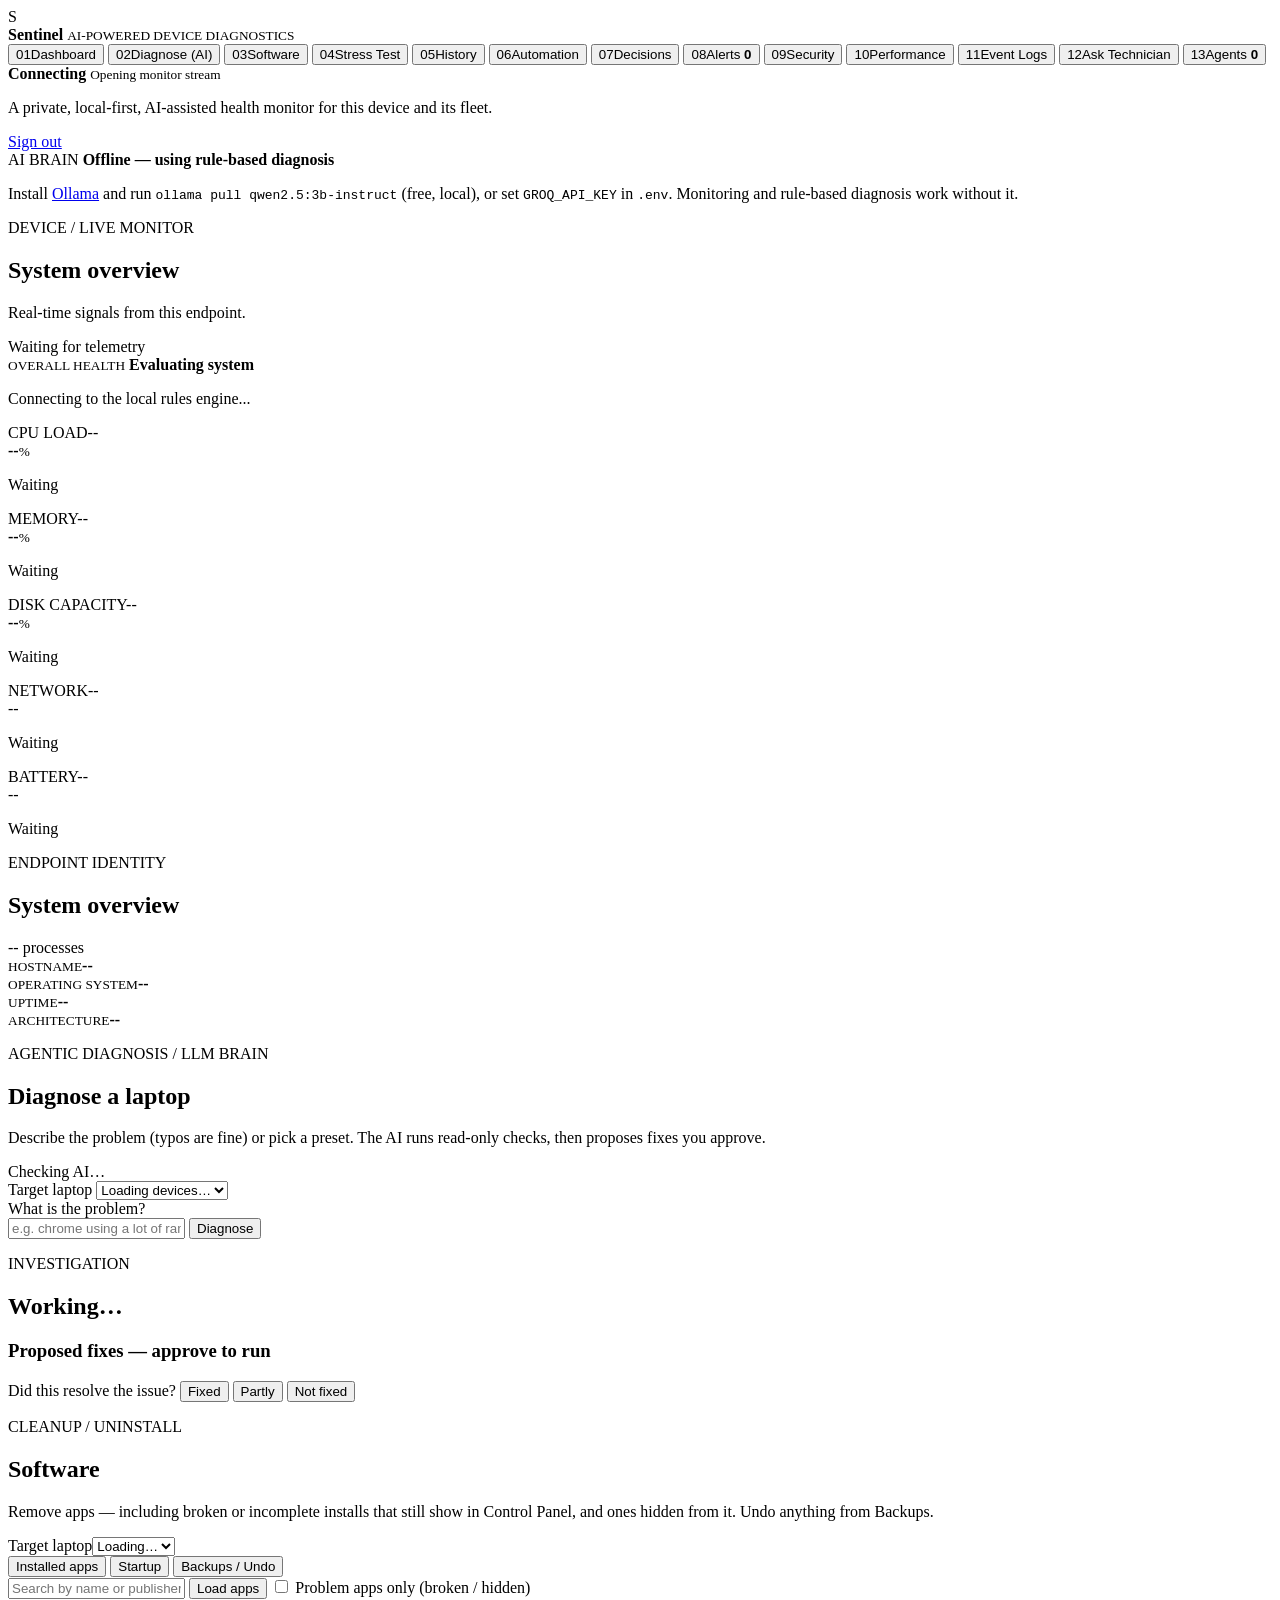
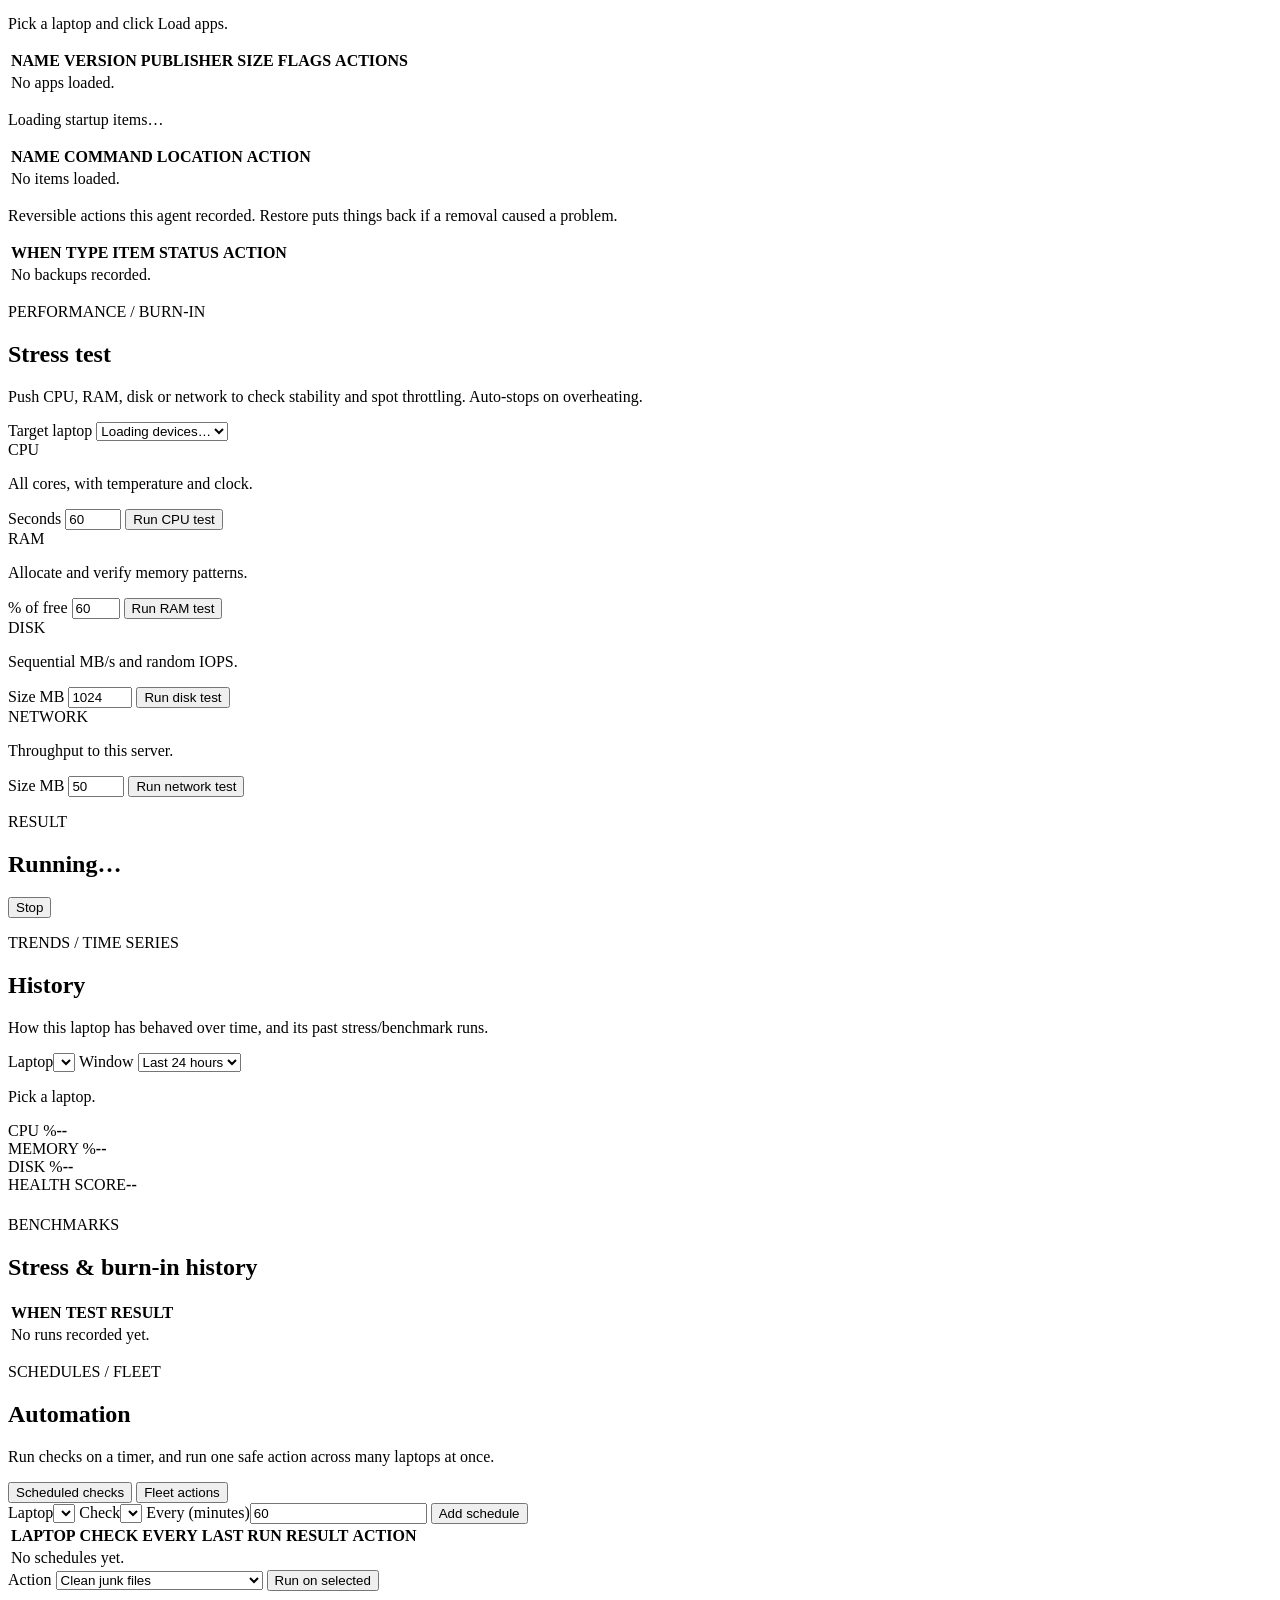
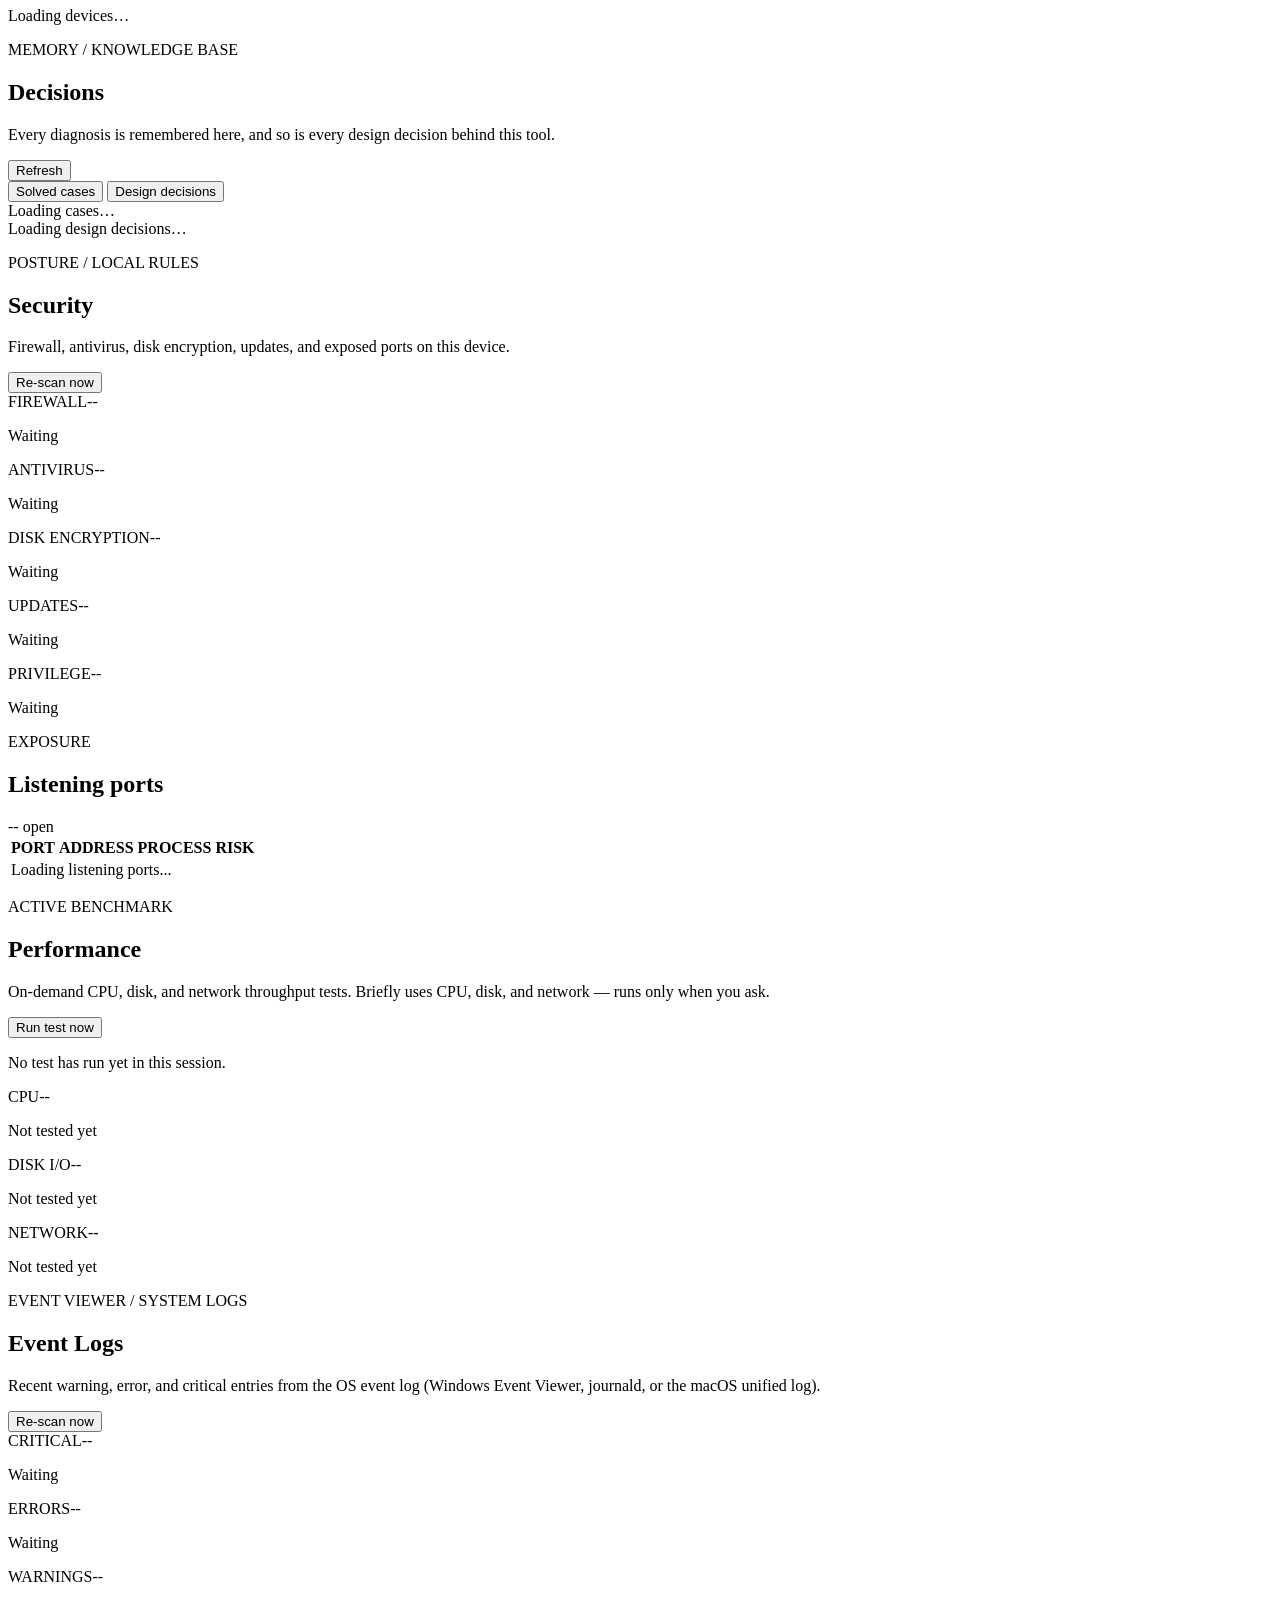
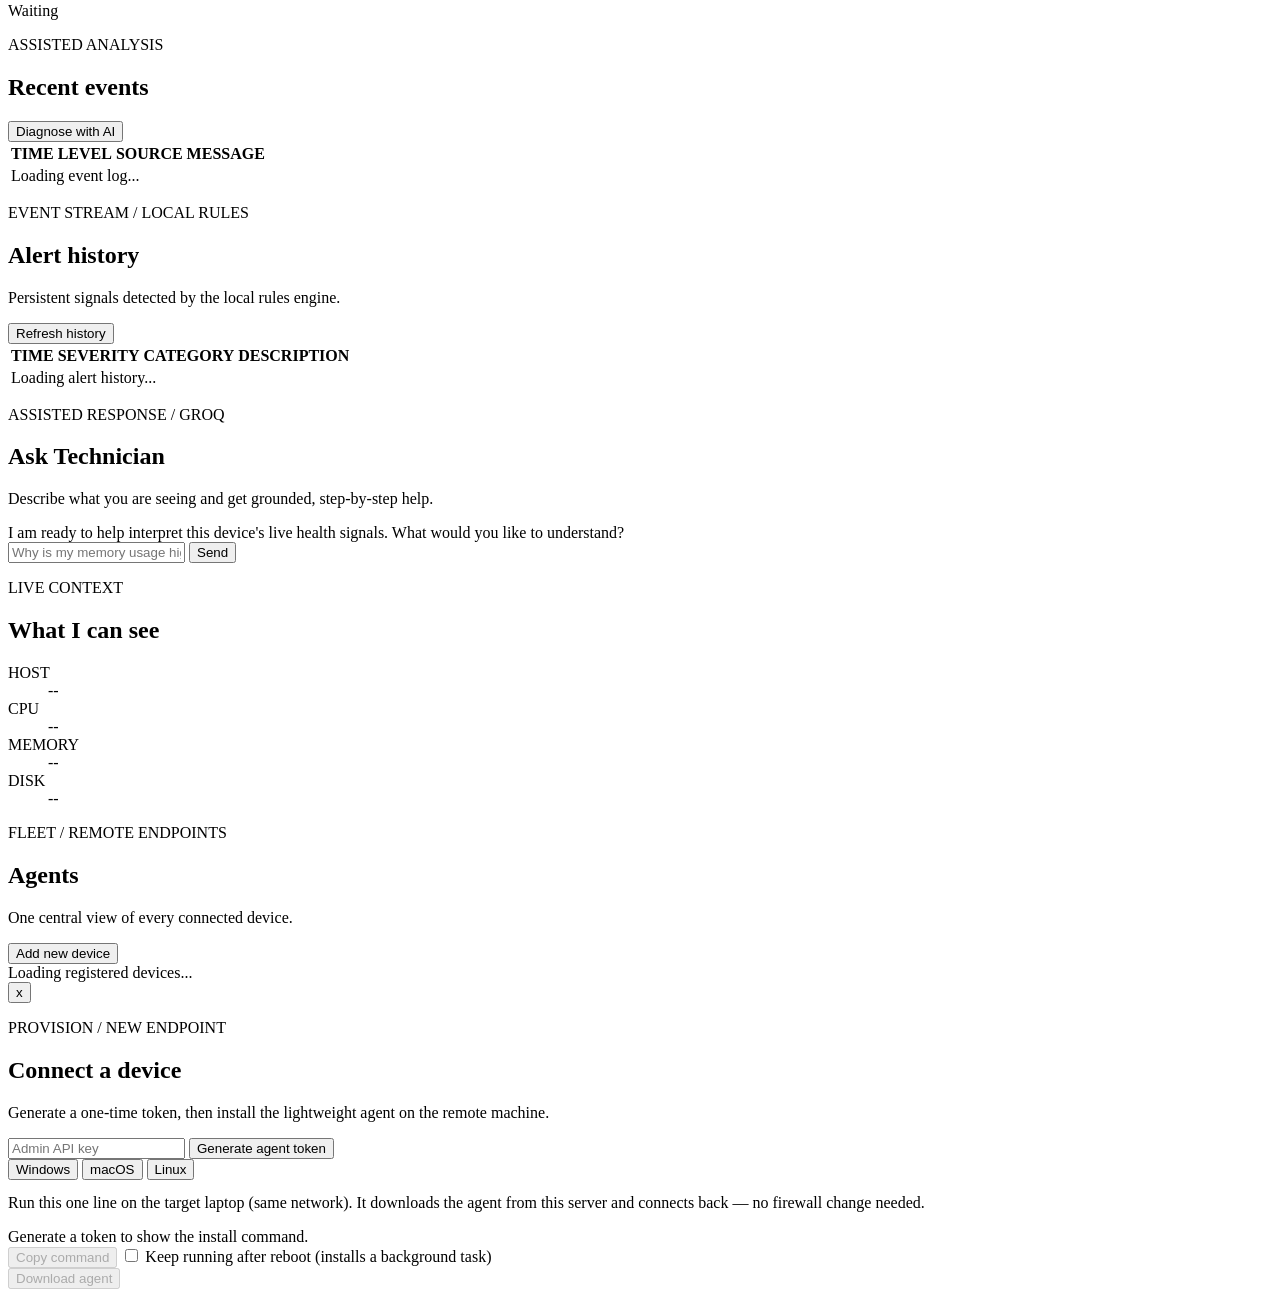
==== commit 4e853d89: "Feature: History tab with time-series trend charts - metrics_history: compact, pruned time-series (C" ====
--- a/frontend/index.html
+++ b/frontend/index.html
@@ -23,14 +23,15 @@
         <button class="nav-item" data-tab="diagnose"><span>02</span>Diagnose (AI)</button>
         <button class="nav-item" data-tab="software"><span>03</span>Software</button>
         <button class="nav-item" data-tab="stress"><span>04</span>Stress Test</button>
-        <button class="nav-item" data-tab="automation"><span>05</span>Automation</button>
-        <button class="nav-item" data-tab="decisions"><span>06</span>Decisions</button>
-        <button class="nav-item" data-tab="alerts"><span>07</span>Alerts <b id="alert-count">0</b></button>
-        <button class="nav-item" data-tab="security"><span>08</span>Security</button>
-        <button class="nav-item" data-tab="performance"><span>09</span>Performance</button>
-        <button class="nav-item" data-tab="logs"><span>10</span>Event Logs</button>
-        <button class="nav-item" data-tab="technician"><span>11</span>Ask Technician</button>
-        <button class="nav-item" data-tab="agents"><span>12</span>Agents <b id="agent-count">0</b></button>
+        <button class="nav-item" data-tab="history"><span>05</span>History</button>
+        <button class="nav-item" data-tab="automation"><span>06</span>Automation</button>
+        <button class="nav-item" data-tab="decisions"><span>07</span>Decisions</button>
+        <button class="nav-item" data-tab="alerts"><span>08</span>Alerts <b id="alert-count">0</b></button>
+        <button class="nav-item" data-tab="security"><span>09</span>Security</button>
+        <button class="nav-item" data-tab="performance"><span>10</span>Performance</button>
+        <button class="nav-item" data-tab="logs"><span>11</span>Event Logs</button>
+        <button class="nav-item" data-tab="technician"><span>12</span>Ask Technician</button>
+        <button class="nav-item" data-tab="agents"><span>13</span>Agents <b id="agent-count">0</b></button>
       </nav>
 
       <div id="connection-state" class="connection-state">
@@ -259,6 +260,44 @@
             <button id="stress-cancel" class="ghost-button hidden">Stop</button></div>
           <div id="stress-progress" class="steps"></div>
           <pre id="stress-output" class="output-box"></pre>
+        </section>
+      </section>
+
+      <!-- ============================== HISTORY ============================== -->
+      <section id="history" class="tab">
+        <header class="page-heading">
+          <div>
+            <p class="kicker">TRENDS / TIME SERIES</p>
+            <h1>History</h1>
+            <p class="subheading">How this laptop has behaved over time, and its past stress/benchmark runs.</p>
+          </div>
+          <div class="inline-form">
+            <label class="field"><span>Laptop</span><select id="hist-device"></select></label>
+            <label class="field"><span>Window</span>
+              <select id="hist-range">
+                <option value="6">Last 6 hours</option>
+                <option value="24" selected>Last 24 hours</option>
+                <option value="72">Last 3 days</option>
+                <option value="168">Last 7 days</option>
+              </select>
+            </label>
+          </div>
+        </header>
+        <p id="hist-summary" class="soft-label">Pick a laptop.</p>
+        <div class="charts-grid">
+          <article class="chart-card"><div class="chart-head"><span>CPU %</span><b id="hist-cpu-now">--</b></div><div id="chart-cpu" class="chart"></div></article>
+          <article class="chart-card"><div class="chart-head"><span>MEMORY %</span><b id="hist-ram-now">--</b></div><div id="chart-ram" class="chart"></div></article>
+          <article class="chart-card"><div class="chart-head"><span>DISK %</span><b id="hist-disk-now">--</b></div><div id="chart-disk" class="chart"></div></article>
+          <article class="chart-card"><div class="chart-head"><span>HEALTH SCORE</span><b id="hist-health-now">--</b></div><div id="chart-health" class="chart"></div></article>
+        </div>
+        <section class="overview-panel" style="margin-top:22px">
+          <div class="section-heading"><div><p class="kicker">BENCHMARKS</p><h2>Stress &amp; burn-in history</h2></div></div>
+          <div class="table-wrap">
+            <table>
+              <thead><tr><th>WHEN</th><th>TEST</th><th>RESULT</th></tr></thead>
+              <tbody id="hist-stress-body"><tr><td colspan="3" class="empty-state">No runs recorded yet.</td></tr></tbody>
+            </table>
+          </div>
         </section>
       </section>
 
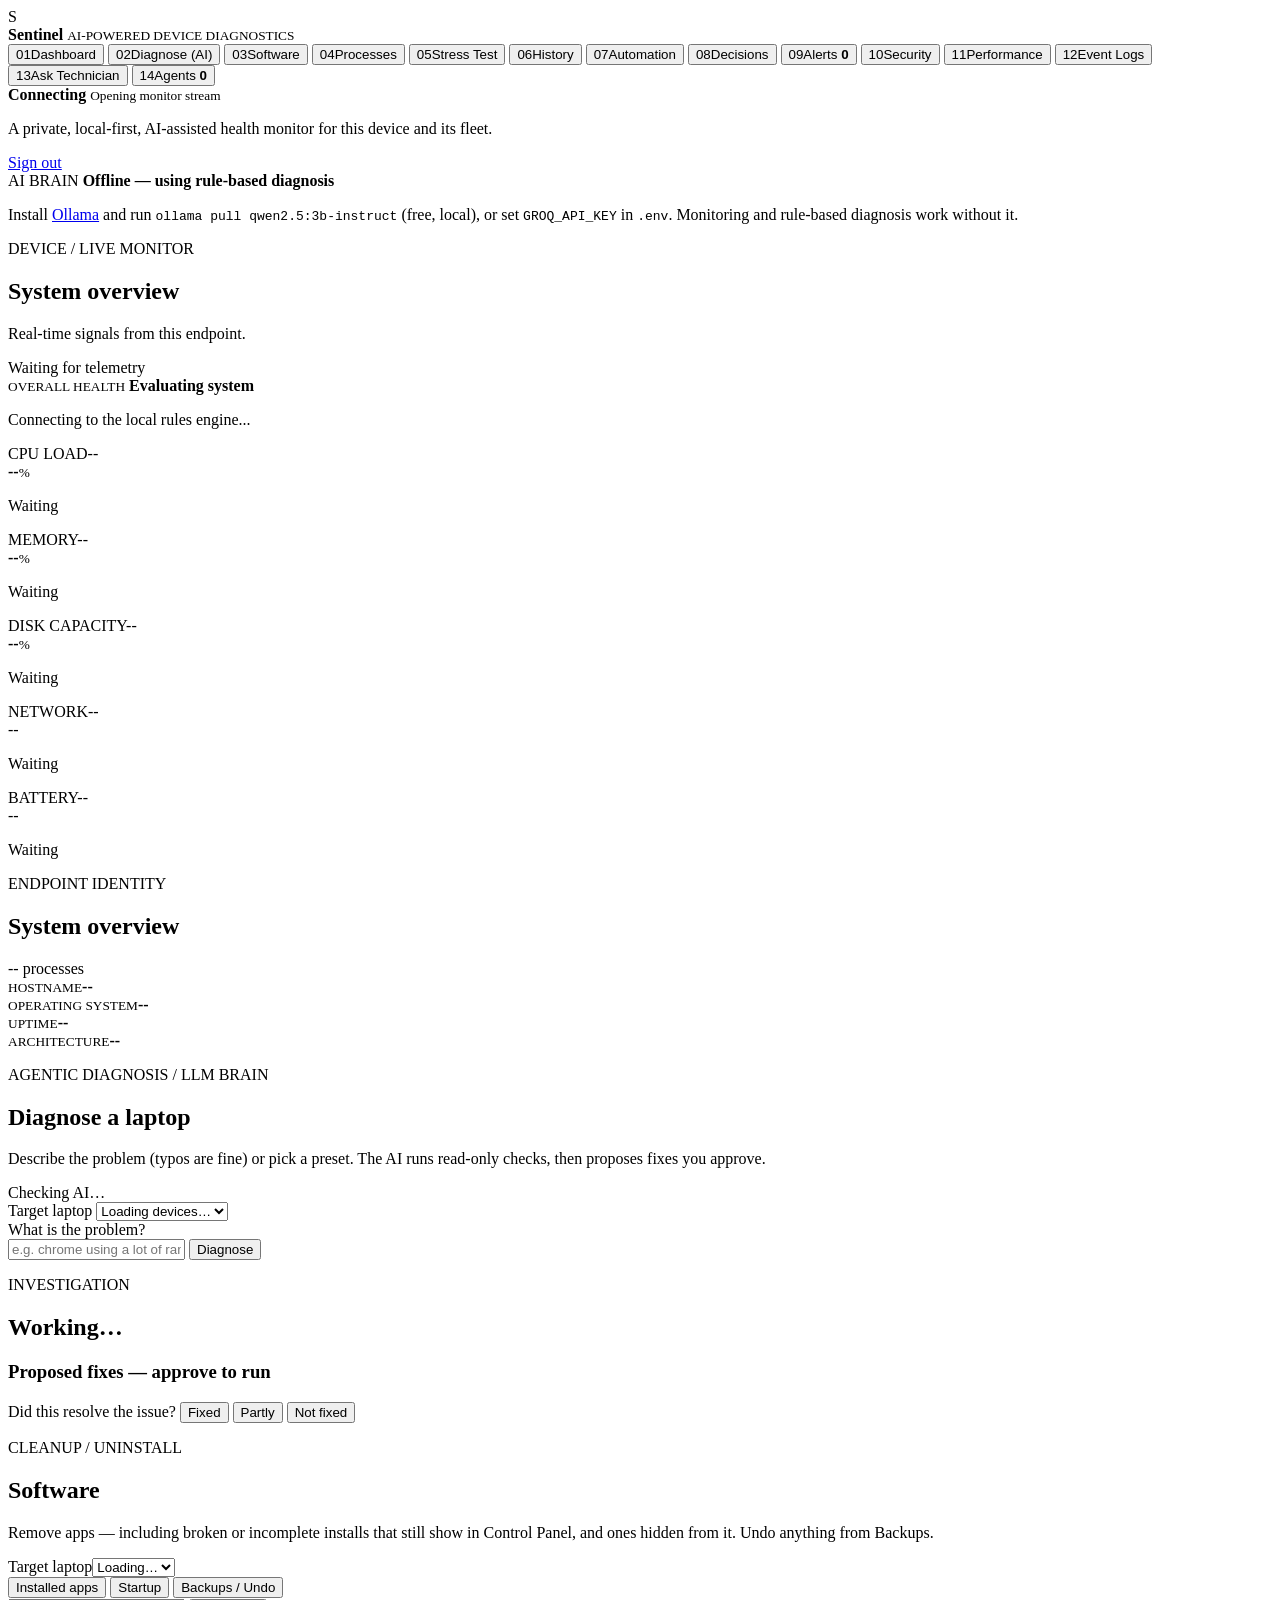
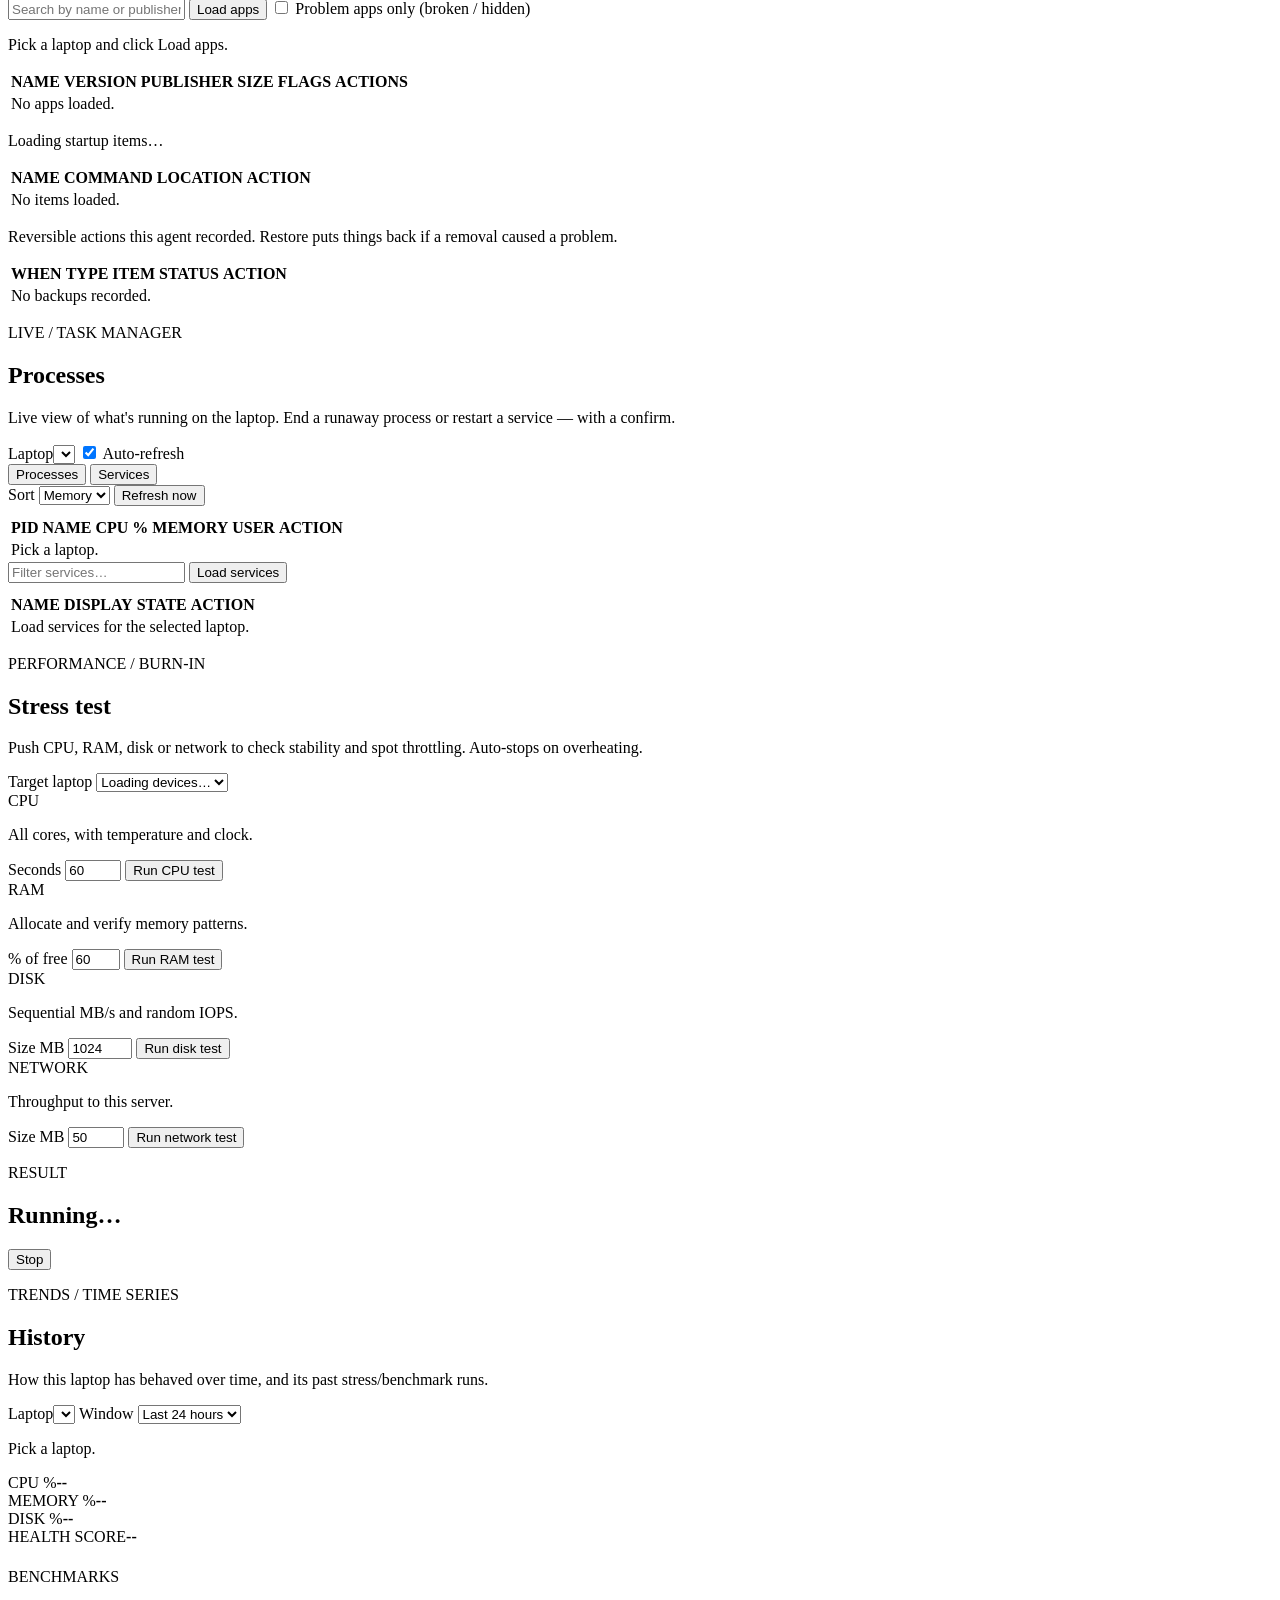
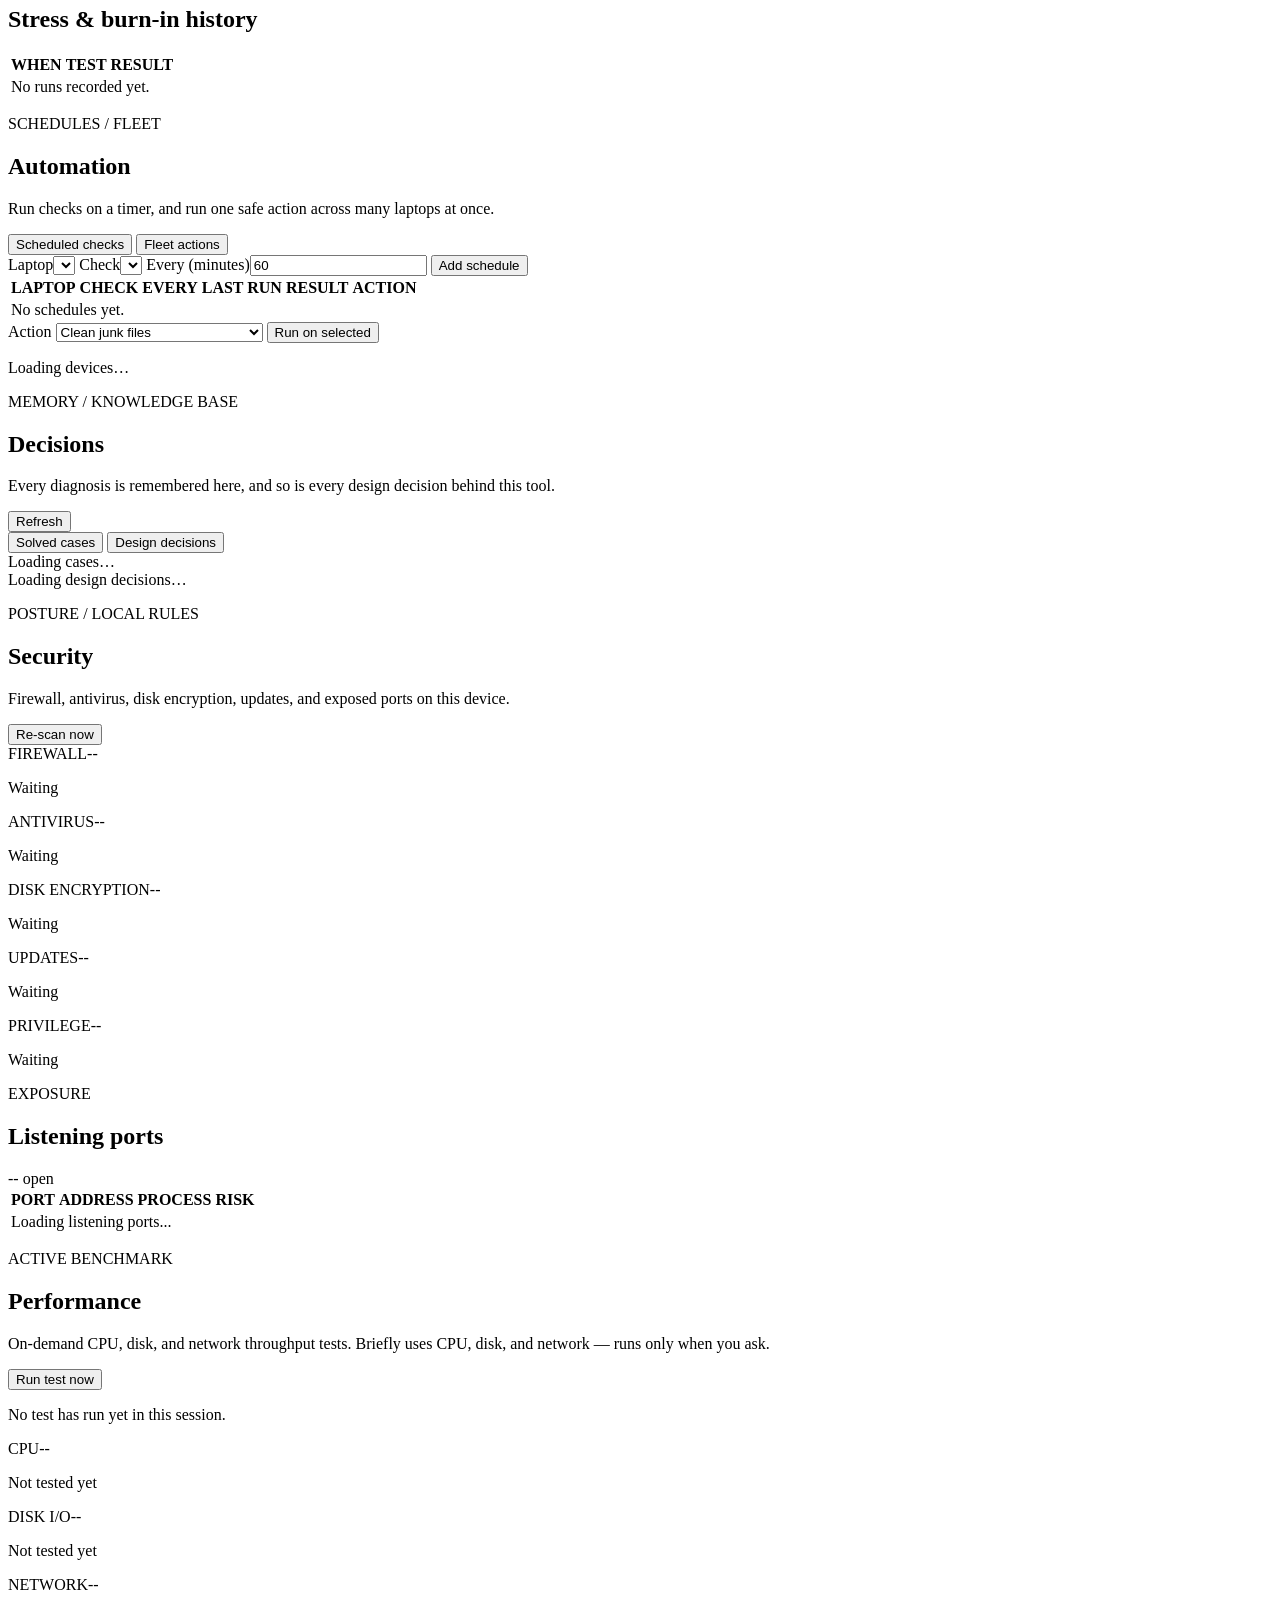
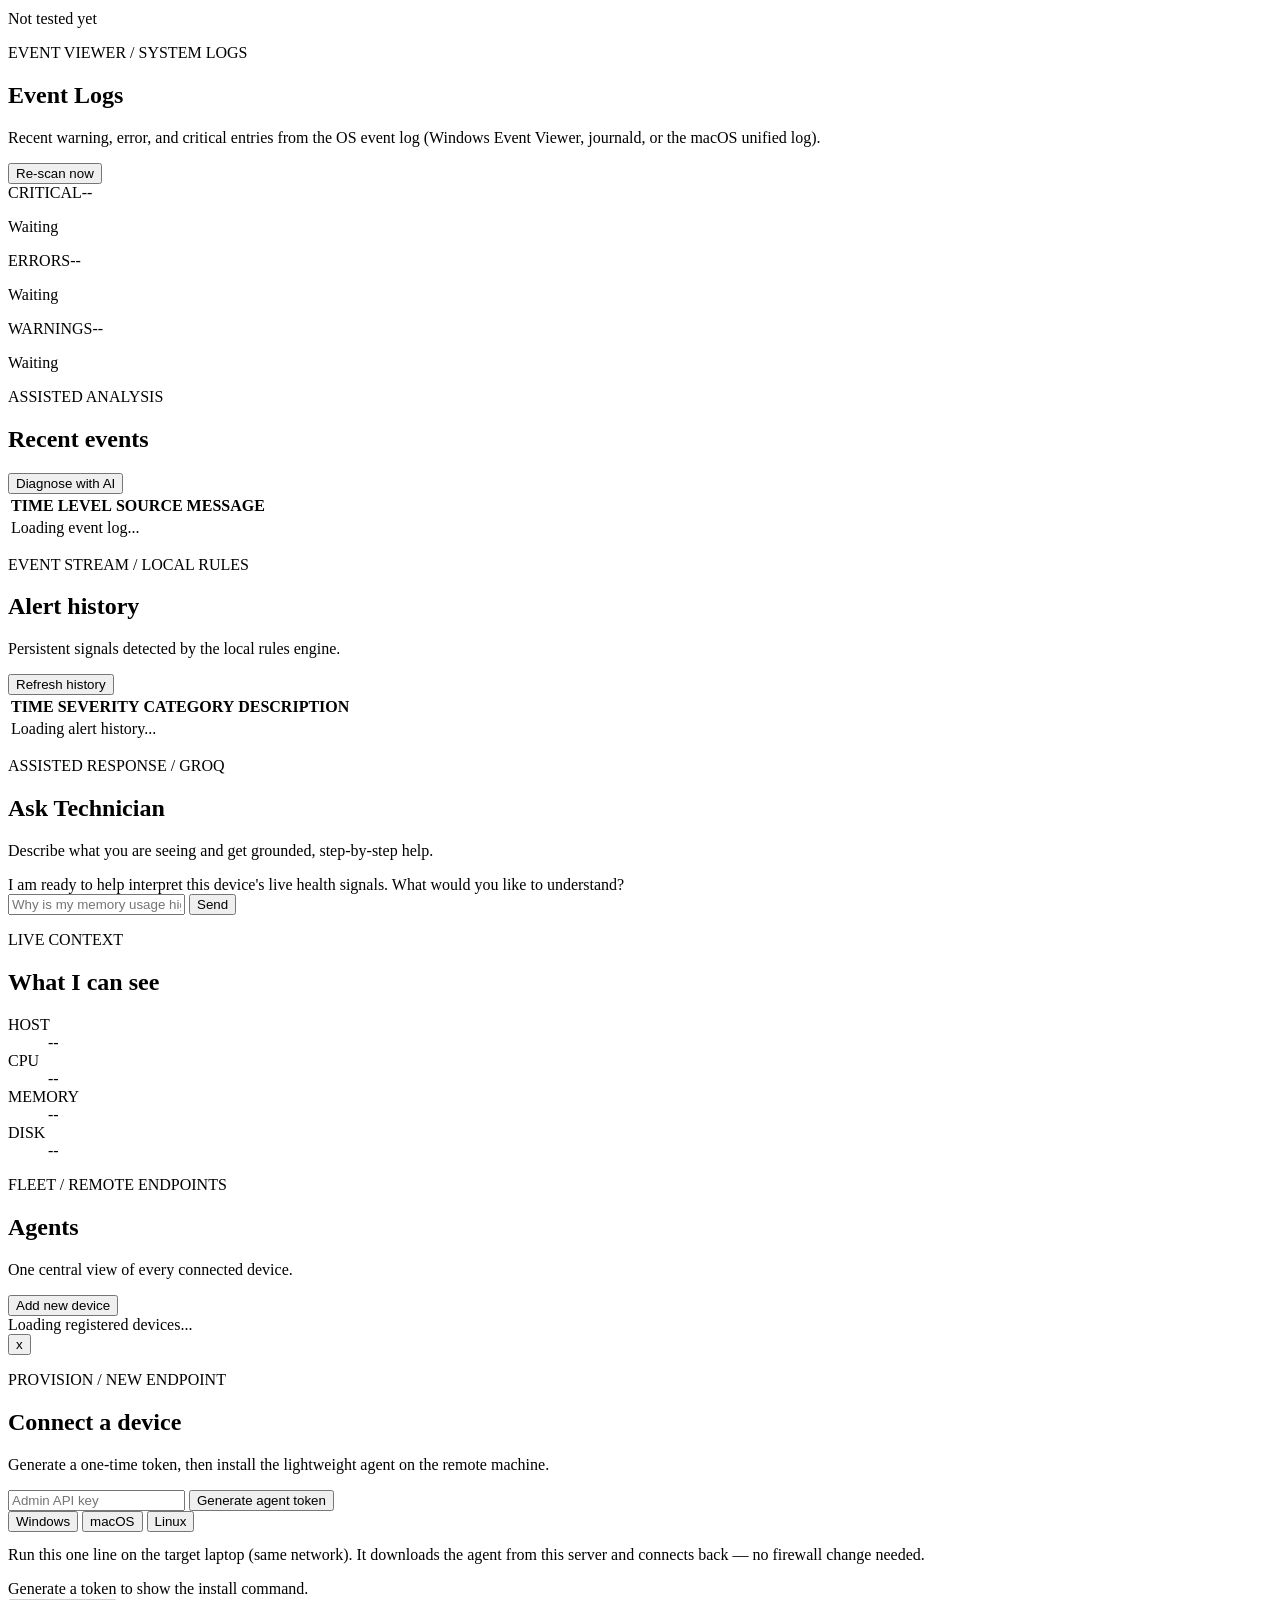
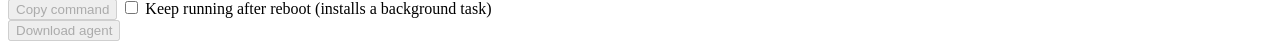
==== commit 75b58176: "Feature: real-time Processes tab (live task manager) - New Processes tab with Processes and Services" ====
--- a/frontend/index.html
+++ b/frontend/index.html
@@ -22,16 +22,17 @@
         <button class="nav-item active" data-tab="dashboard"><span>01</span>Dashboard</button>
         <button class="nav-item" data-tab="diagnose"><span>02</span>Diagnose (AI)</button>
         <button class="nav-item" data-tab="software"><span>03</span>Software</button>
-        <button class="nav-item" data-tab="stress"><span>04</span>Stress Test</button>
-        <button class="nav-item" data-tab="history"><span>05</span>History</button>
-        <button class="nav-item" data-tab="automation"><span>06</span>Automation</button>
-        <button class="nav-item" data-tab="decisions"><span>07</span>Decisions</button>
-        <button class="nav-item" data-tab="alerts"><span>08</span>Alerts <b id="alert-count">0</b></button>
-        <button class="nav-item" data-tab="security"><span>09</span>Security</button>
-        <button class="nav-item" data-tab="performance"><span>10</span>Performance</button>
-        <button class="nav-item" data-tab="logs"><span>11</span>Event Logs</button>
-        <button class="nav-item" data-tab="technician"><span>12</span>Ask Technician</button>
-        <button class="nav-item" data-tab="agents"><span>13</span>Agents <b id="agent-count">0</b></button>
+        <button class="nav-item" data-tab="processes"><span>04</span>Processes</button>
+        <button class="nav-item" data-tab="stress"><span>05</span>Stress Test</button>
+        <button class="nav-item" data-tab="history"><span>06</span>History</button>
+        <button class="nav-item" data-tab="automation"><span>07</span>Automation</button>
+        <button class="nav-item" data-tab="decisions"><span>08</span>Decisions</button>
+        <button class="nav-item" data-tab="alerts"><span>09</span>Alerts <b id="alert-count">0</b></button>
+        <button class="nav-item" data-tab="security"><span>10</span>Security</button>
+        <button class="nav-item" data-tab="performance"><span>11</span>Performance</button>
+        <button class="nav-item" data-tab="logs"><span>12</span>Event Logs</button>
+        <button class="nav-item" data-tab="technician"><span>13</span>Ask Technician</button>
+        <button class="nav-item" data-tab="agents"><span>14</span>Agents <b id="agent-count">0</b></button>
       </nav>
 
       <div id="connection-state" class="connection-state">
@@ -213,6 +214,54 @@
           </div>
         </div>
         <pre id="sw-output" class="output-box hidden"></pre>
+      </section>
+
+      <!-- ============================== PROCESSES ============================== -->
+      <section id="processes" class="tab">
+        <header class="page-heading">
+          <div>
+            <p class="kicker">LIVE / TASK MANAGER</p>
+            <h1>Processes</h1>
+            <p class="subheading">Live view of what's running on the laptop. End a runaway process or restart a service — with a confirm.</p>
+          </div>
+          <div class="inline-form">
+            <label class="field"><span>Laptop</span><select id="proc-device"></select></label>
+            <label class="persist-toggle"><input type="checkbox" id="proc-auto" checked> Auto-refresh</label>
+          </div>
+        </header>
+        <div class="decisions-tabs">
+          <button class="sub-tab active" data-sub="procs">Processes</button>
+          <button class="sub-tab" data-sub="svcs">Services</button>
+        </div>
+
+        <div id="proc-procs" class="sub-panel">
+          <div class="inline-form" style="margin-bottom:10px">
+            <label class="mini-field">Sort <select id="proc-sort"><option value="cpu">CPU</option><option value="memory" selected>Memory</option></select></label>
+            <button id="proc-refresh" class="ghost-button">Refresh now</button>
+            <span id="proc-summary" class="soft-label"></span>
+          </div>
+          <div class="table-wrap">
+            <table>
+              <thead><tr><th>PID</th><th>NAME</th><th>CPU %</th><th>MEMORY</th><th>USER</th><th>ACTION</th></tr></thead>
+              <tbody id="proc-body"><tr><td colspan="6" class="empty-state">Pick a laptop.</td></tr></tbody>
+            </table>
+          </div>
+        </div>
+
+        <div id="proc-svcs" class="sub-panel hidden">
+          <div class="inline-form" style="margin-bottom:10px">
+            <input id="svc-search" placeholder="Filter services…" autocomplete="off">
+            <button id="svc-refresh" class="primary-button">Load services</button>
+            <span id="svc-summary" class="soft-label"></span>
+          </div>
+          <div class="table-wrap">
+            <table>
+              <thead><tr><th>NAME</th><th>DISPLAY</th><th>STATE</th><th>ACTION</th></tr></thead>
+              <tbody id="svc-body"><tr><td colspan="4" class="empty-state">Load services for the selected laptop.</td></tr></tbody>
+            </table>
+          </div>
+        </div>
+        <pre id="proc-output" class="output-box hidden"></pre>
       </section>
 
       <!-- ============================== STRESS TEST ============================== -->
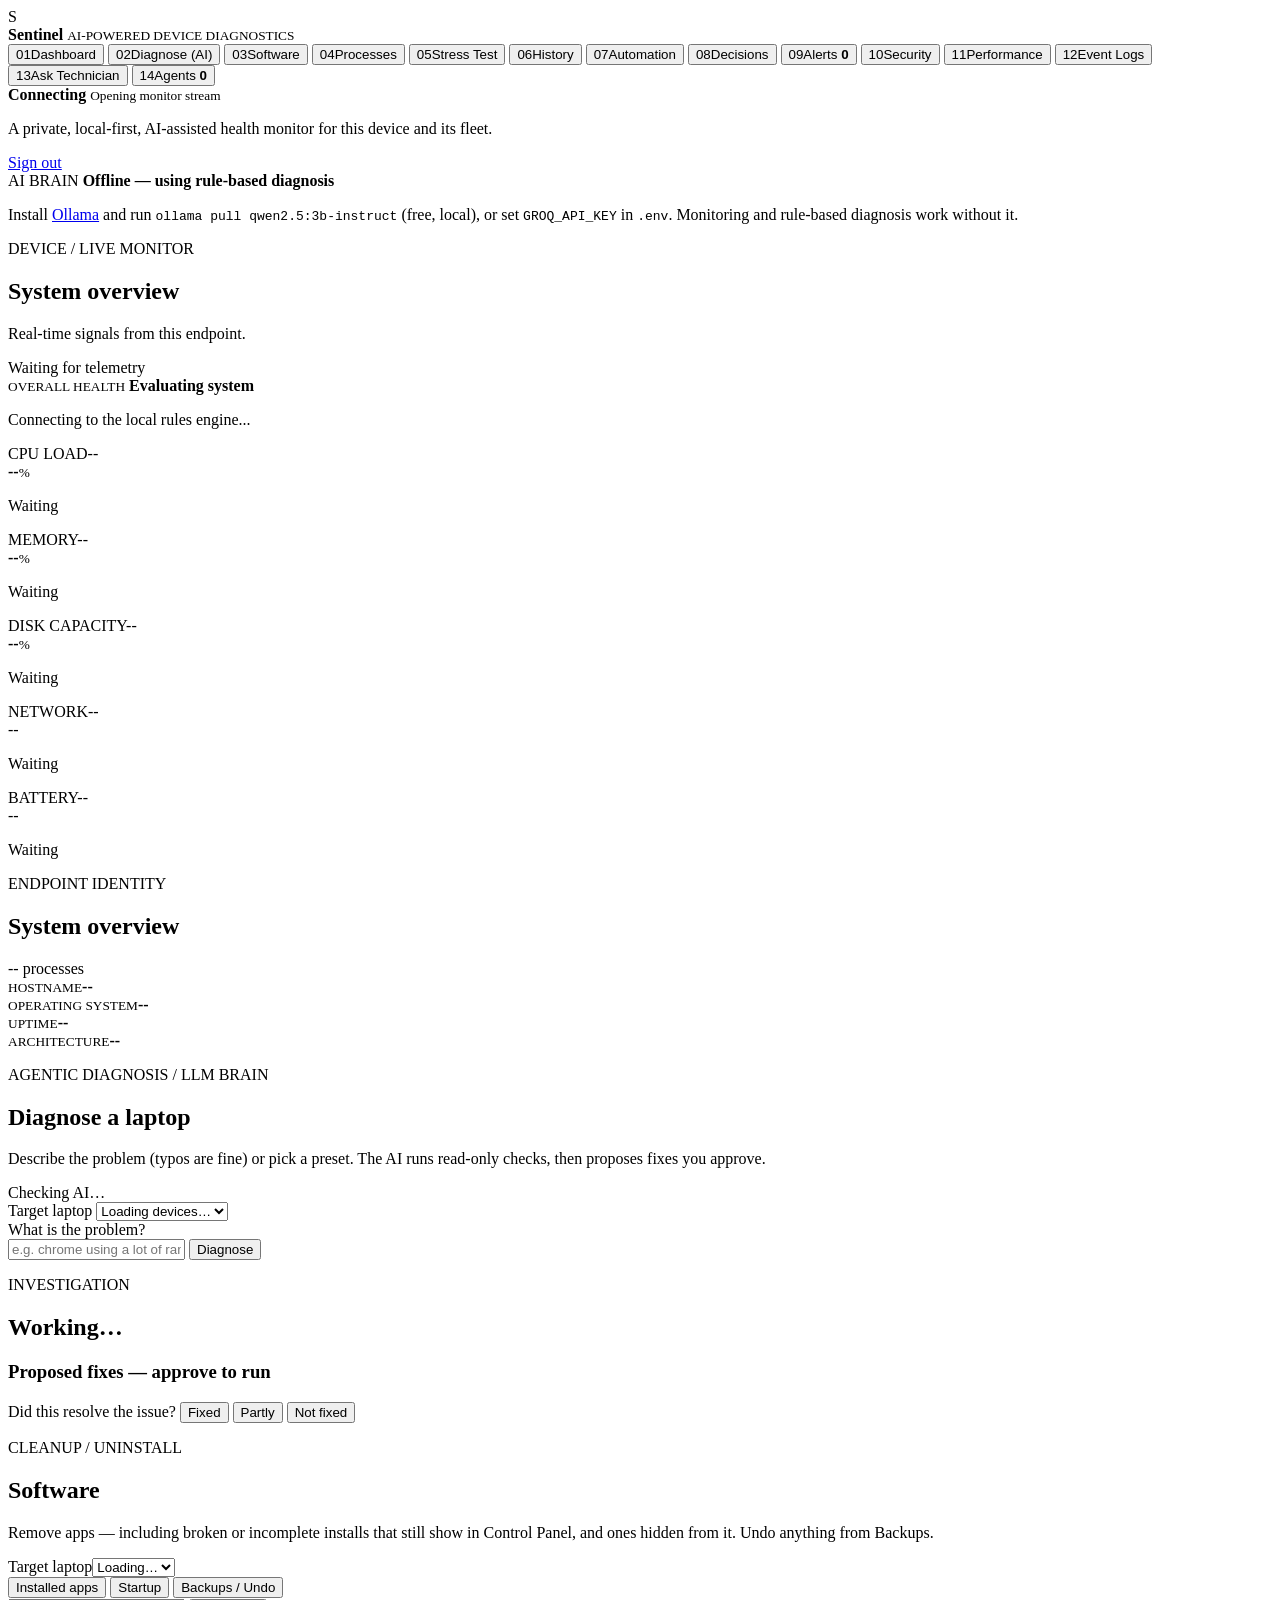
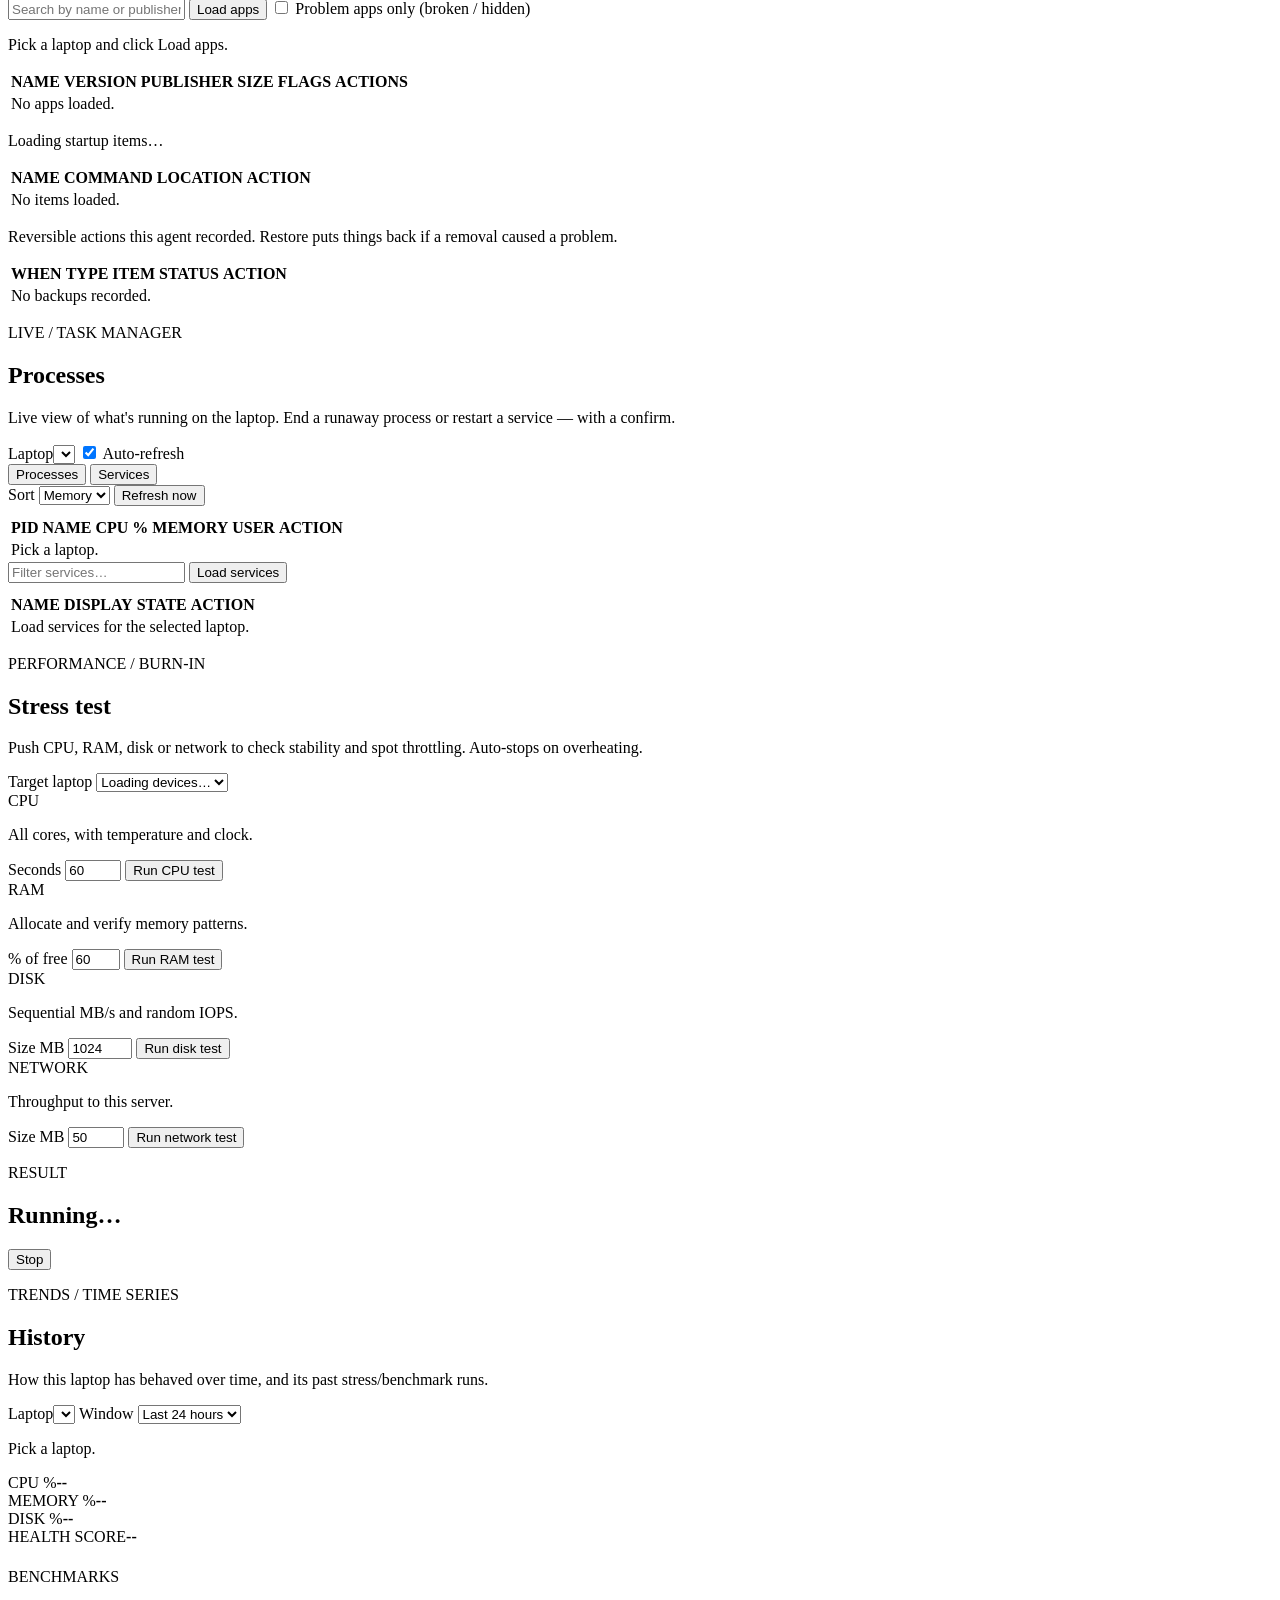
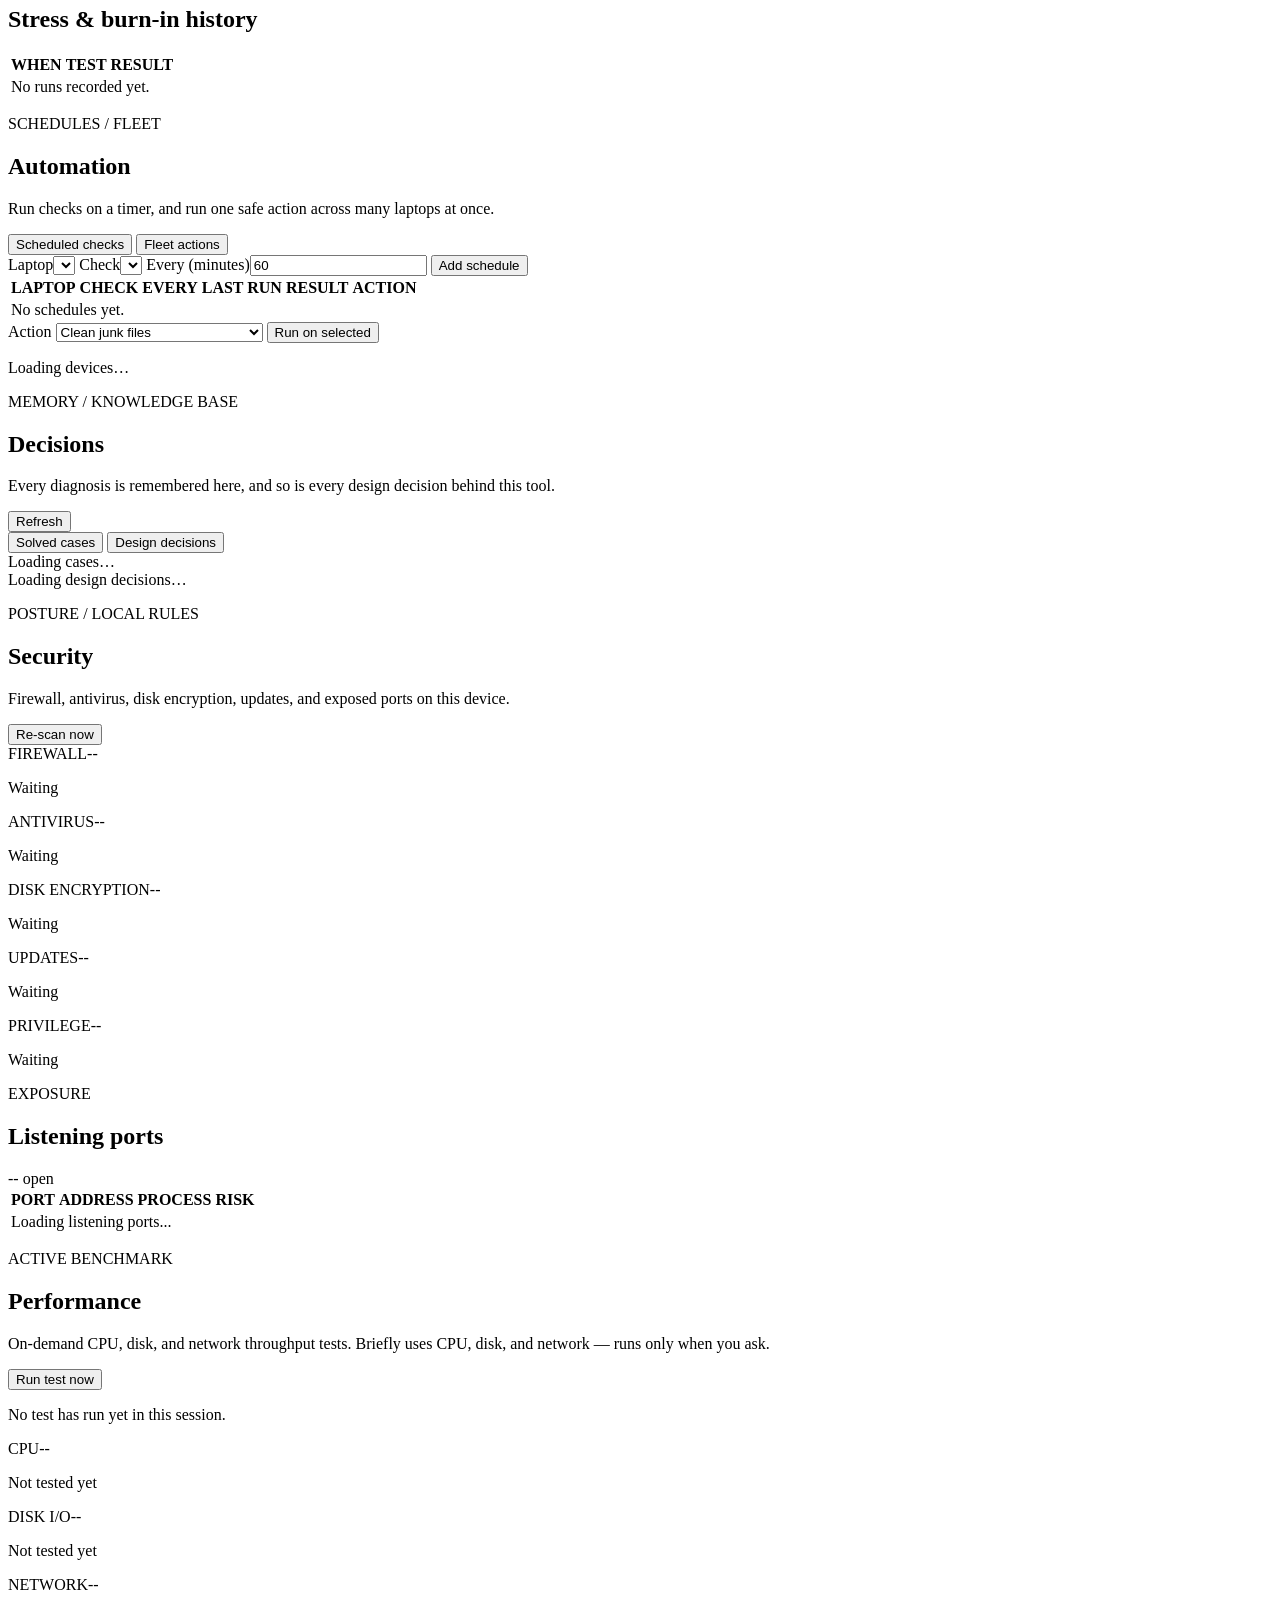
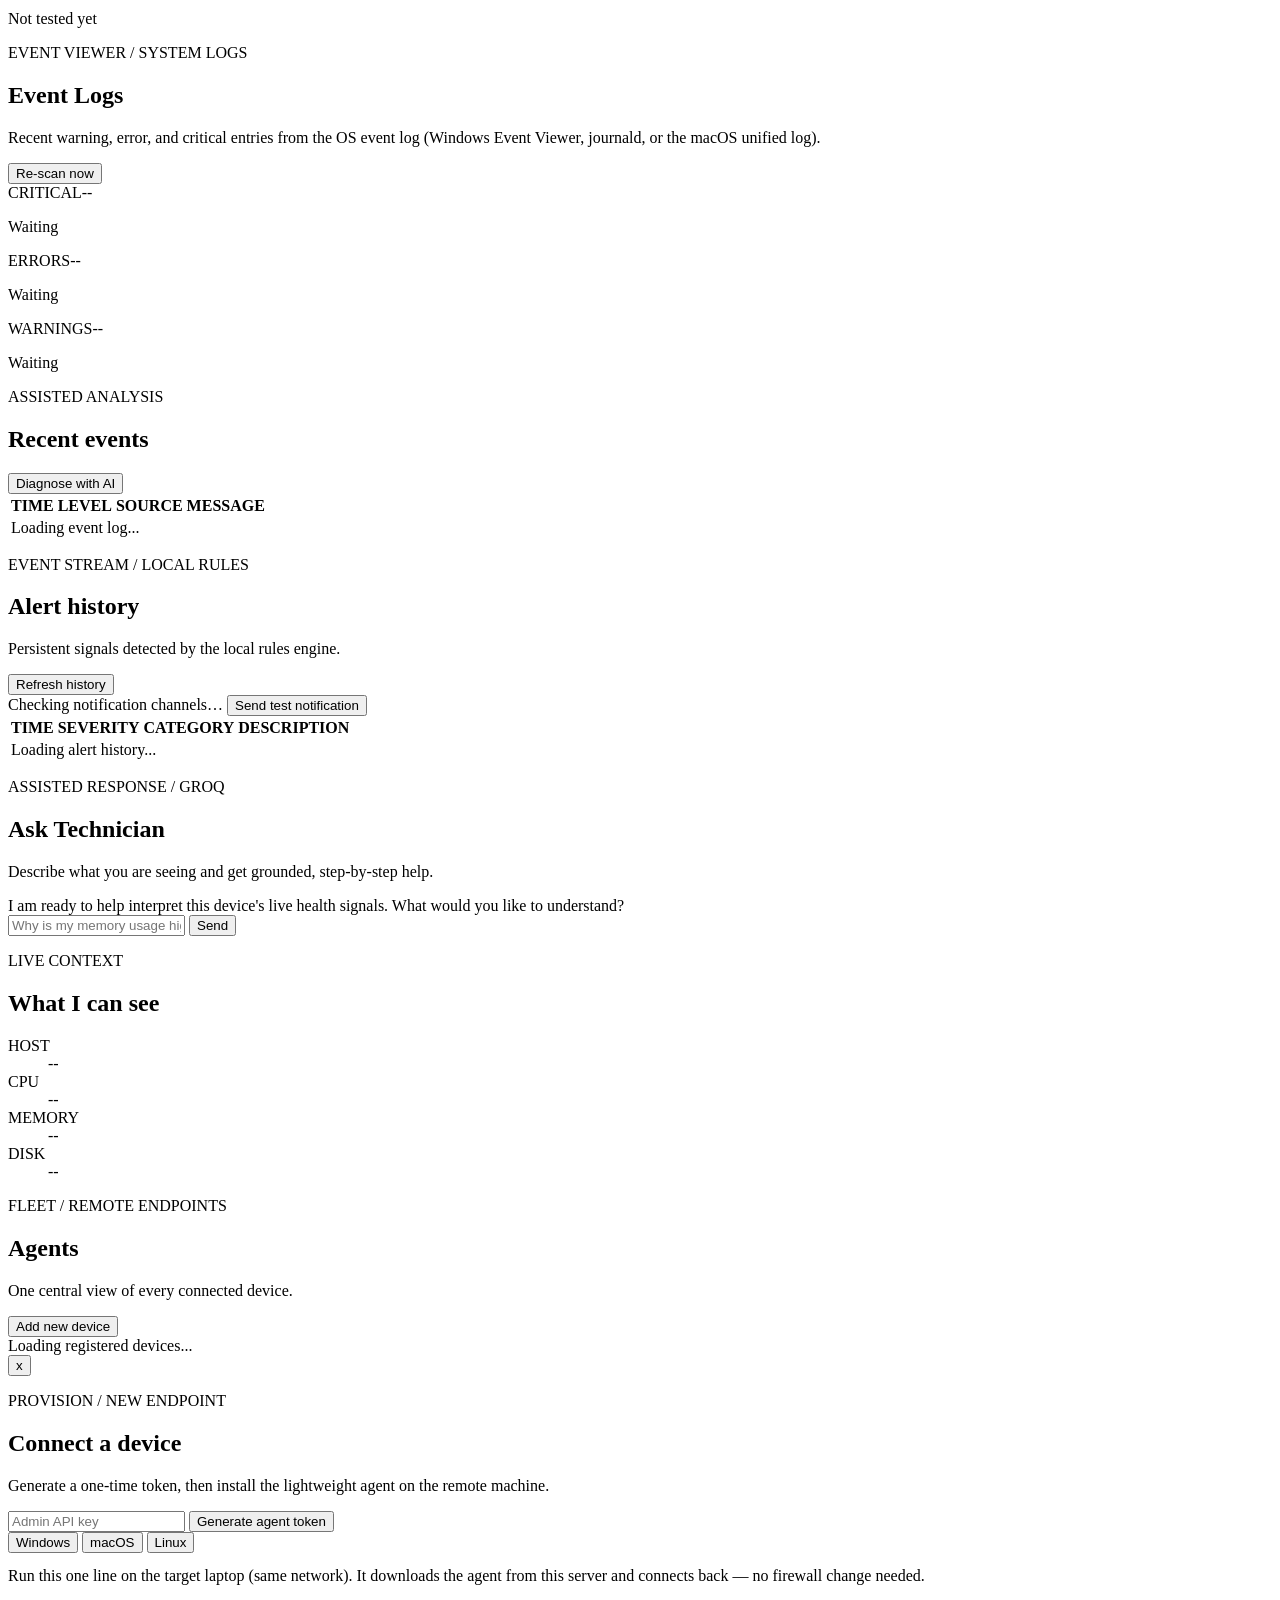
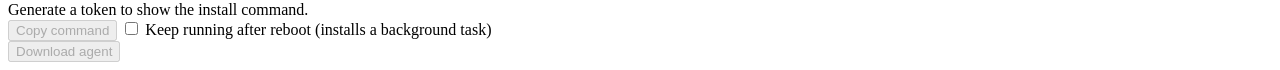
==== commit 5bab159d: "Feature: alerting (email/webhook) + reporting - notifier: delivers critical/high alerts to email (SM" ====
--- a/frontend/index.html
+++ b/frontend/index.html
@@ -510,6 +510,10 @@
           </div>
           <button id="refresh-alerts" class="ghost-button">Refresh history</button>
         </header>
+        <div id="notify-bar" class="notify-bar">
+          <span id="notify-status" class="soft-label">Checking notification channels…</span>
+          <button id="notify-test" class="ghost-button">Send test notification</button>
+        </div>
         <div class="table-wrap">
           <table>
             <thead><tr><th>TIME</th><th>SEVERITY</th><th>CATEGORY</th><th>DESCRIPTION</th><th></th></tr></thead>
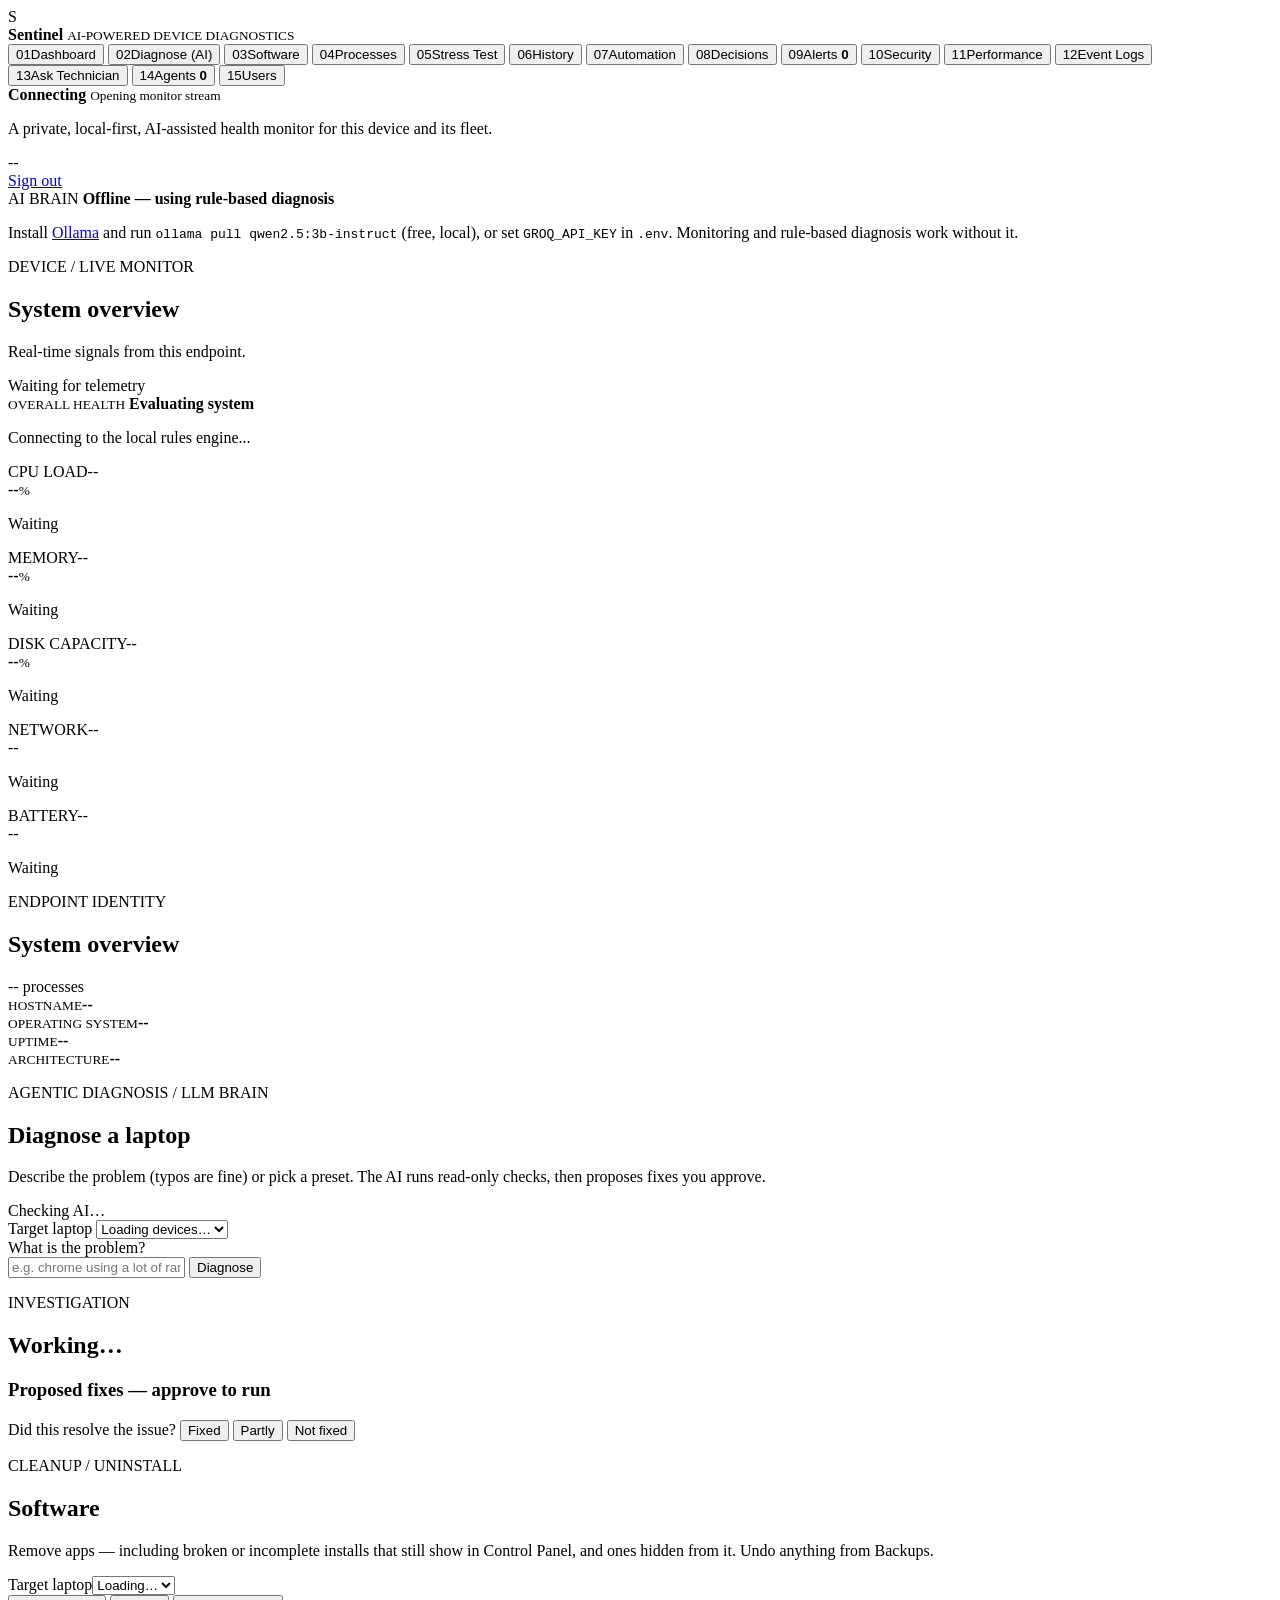
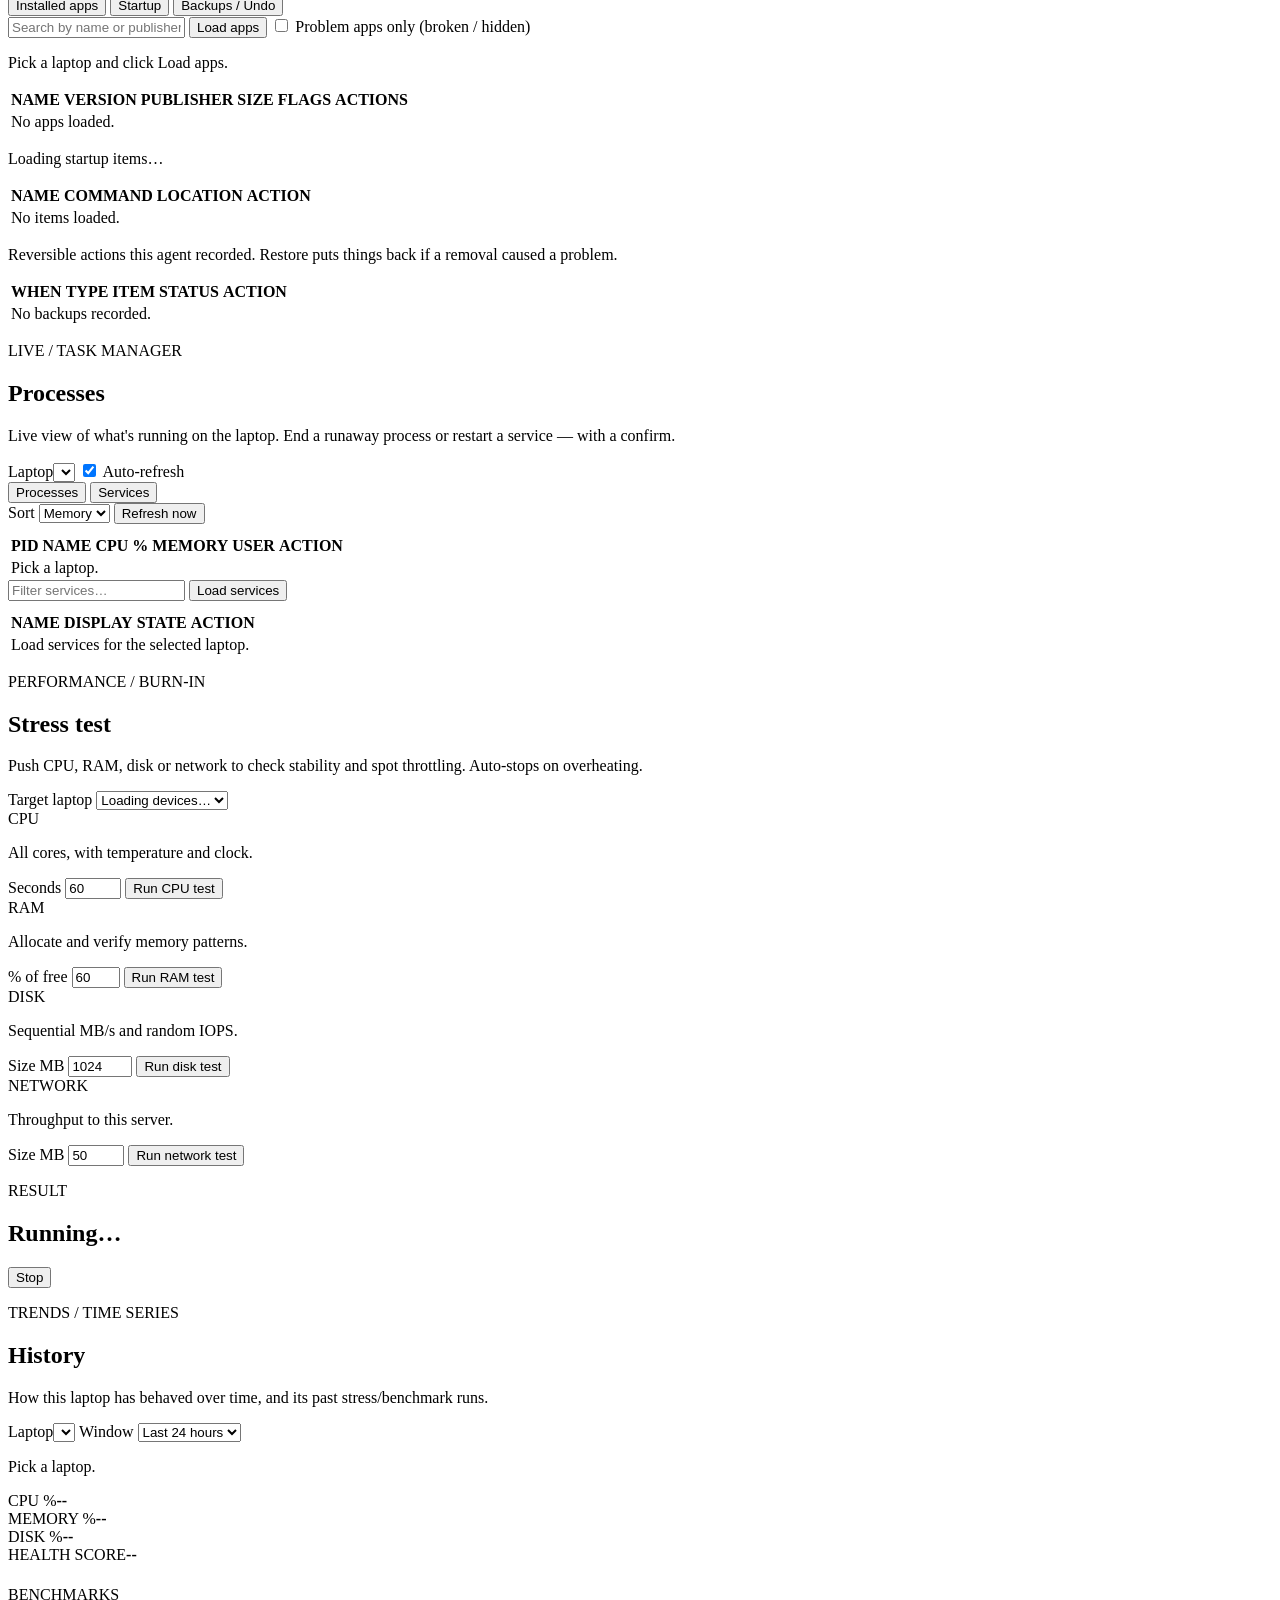
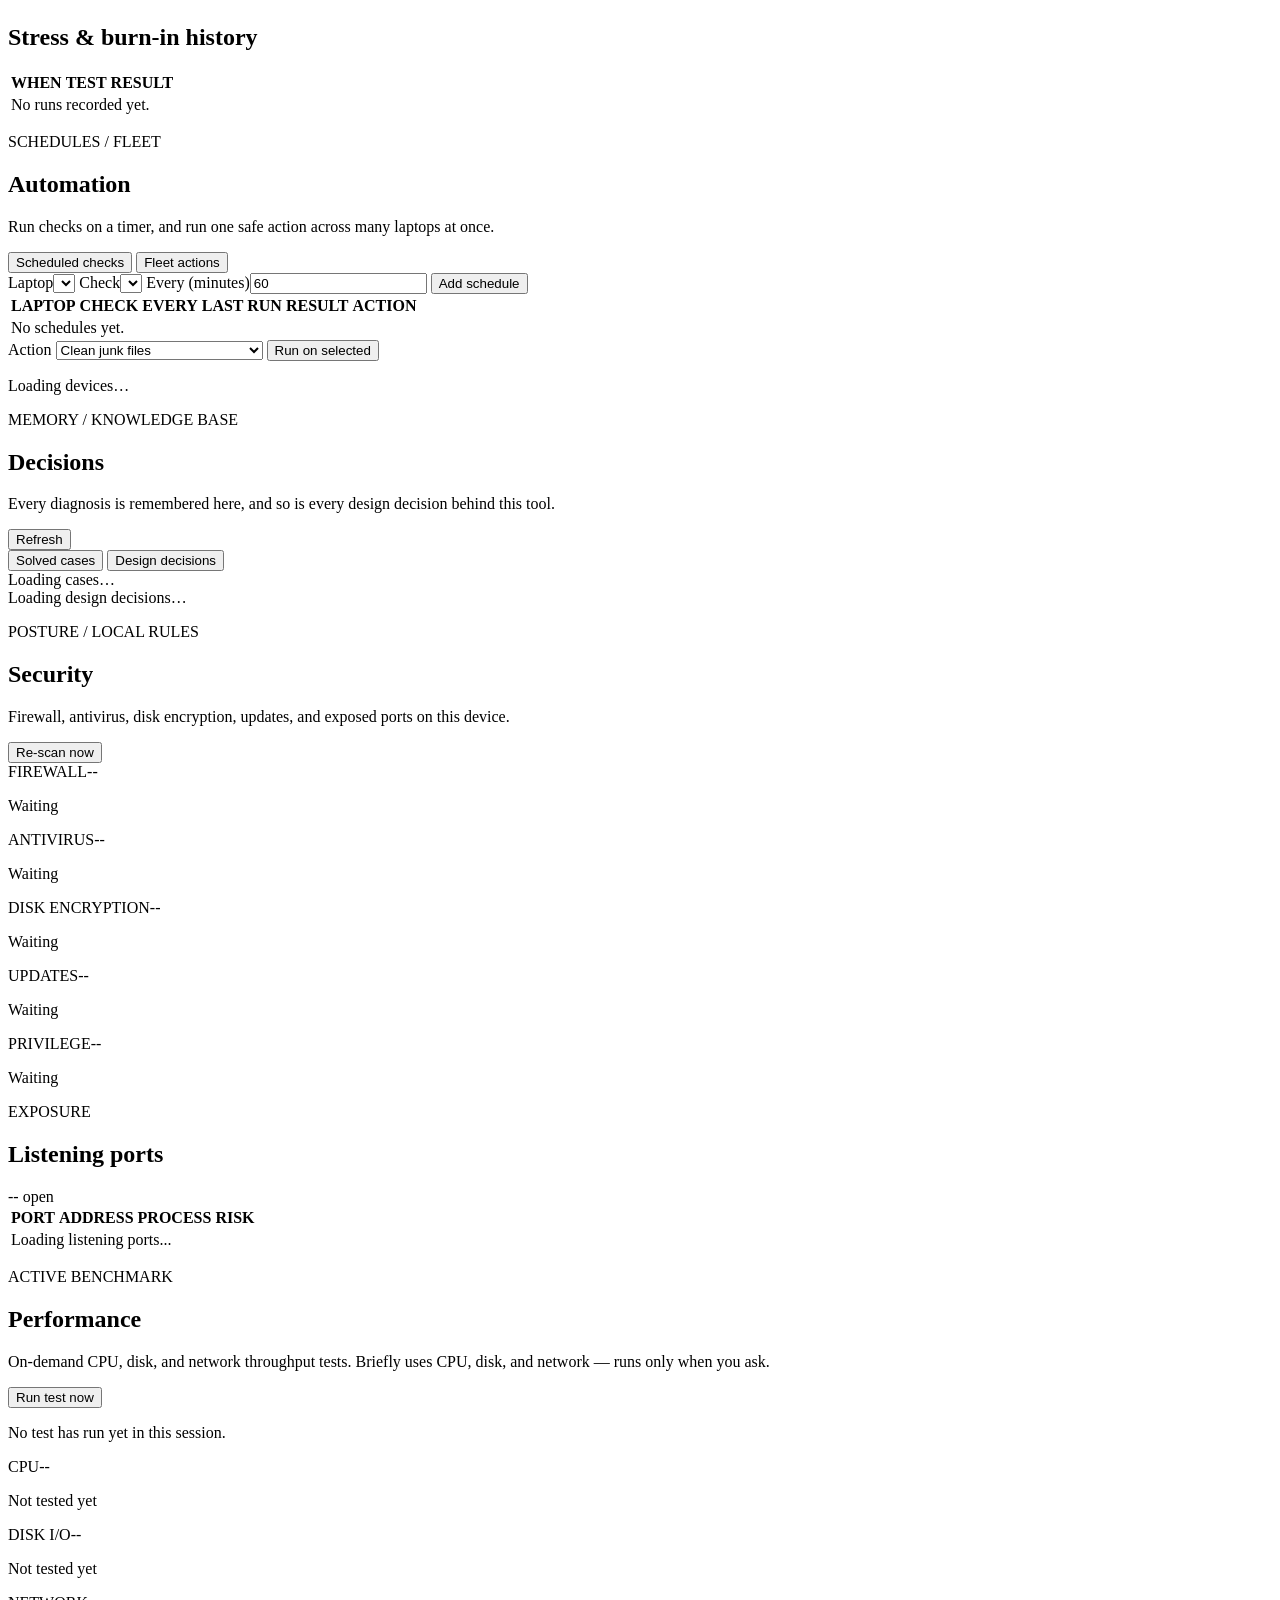
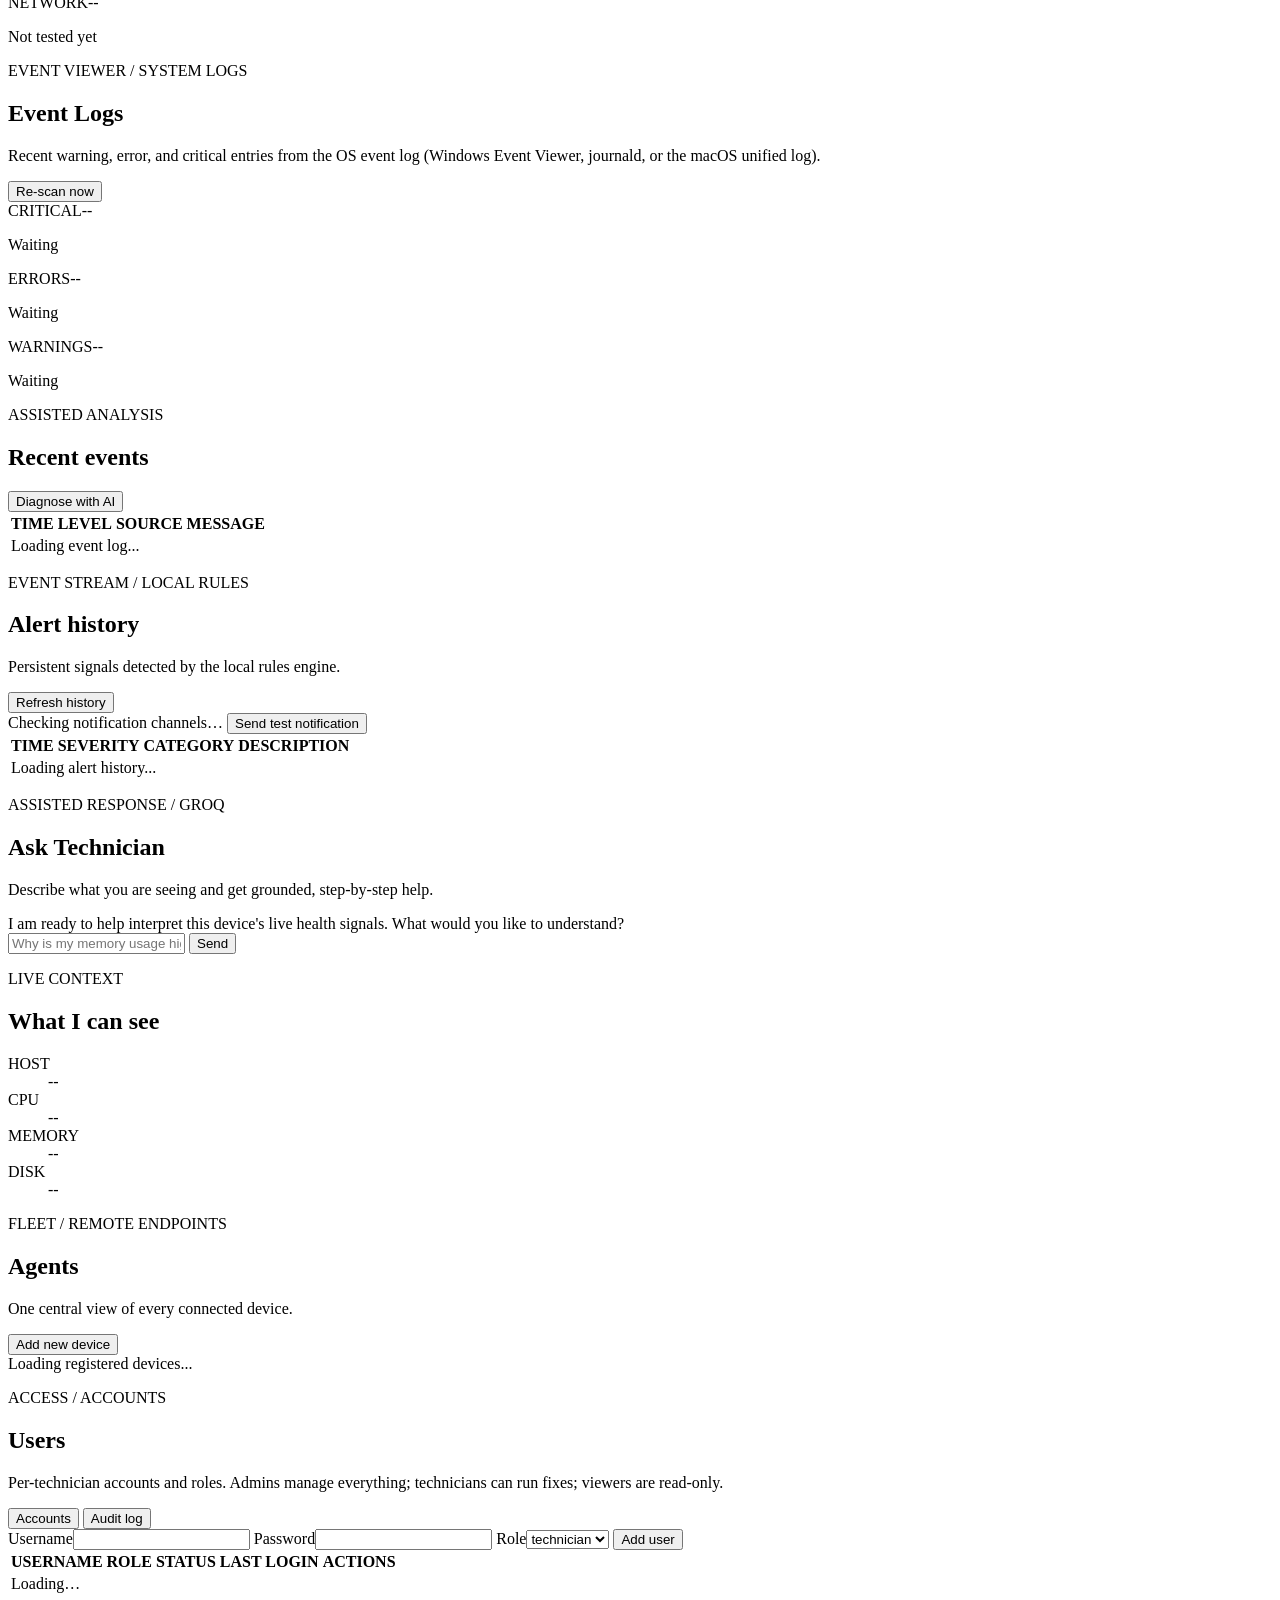
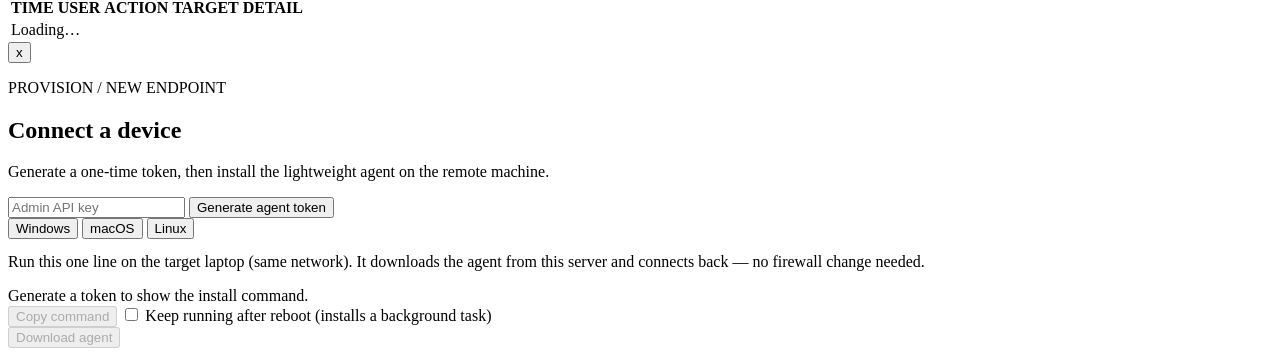
==== commit 3e61c5af: "Feature: multi-user accounts, roles (admin/technician/viewer) and audit log - users: per-technician " ====
--- a/frontend/index.html
+++ b/frontend/index.html
@@ -33,6 +33,7 @@
         <button class="nav-item" data-tab="logs"><span>12</span>Event Logs</button>
         <button class="nav-item" data-tab="technician"><span>13</span>Ask Technician</button>
         <button class="nav-item" data-tab="agents"><span>14</span>Agents <b id="agent-count">0</b></button>
+        <button class="nav-item hidden" id="nav-users" data-tab="users"><span>15</span>Users</button>
       </nav>
 
       <div id="connection-state" class="connection-state">
@@ -43,6 +44,7 @@
         </div>
       </div>
       <p class="sidebar-note">A private, local-first, AI-assisted health monitor for this device and its fleet.</p>
+      <div id="user-badge" class="user-badge hidden"><span id="user-name">--</span><small id="user-role"></small></div>
       <a href="/logout" class="sidebar-logout">Sign out</a>
     </aside>
 
@@ -567,6 +569,45 @@
         <div id="os-count-summary" class="os-count-summary"></div>
         <div id="agents-grid" class="agents-grid"><div class="empty-state">Loading registered devices...</div></div>
         <section id="device-detail" class="device-detail hidden"></section>
+      </section>
+
+      <!-- ============================== USERS (admin) ============================== -->
+      <section id="users" class="tab">
+        <header class="page-heading">
+          <div>
+            <p class="kicker">ACCESS / ACCOUNTS</p>
+            <h1>Users</h1>
+            <p class="subheading">Per-technician accounts and roles. Admins manage everything; technicians can run fixes; viewers are read-only.</p>
+          </div>
+        </header>
+        <div class="decisions-tabs">
+          <button class="sub-tab active" data-sub="accounts">Accounts</button>
+          <button class="sub-tab" data-sub="audit">Audit log</button>
+        </div>
+
+        <div id="users-accounts" class="sub-panel">
+          <div class="diagnose-controls">
+            <label class="field"><span>Username</span><input id="nu-name" autocomplete="off"></label>
+            <label class="field"><span>Password</span><input id="nu-pass" type="password" autocomplete="new-password"></label>
+            <label class="field"><span>Role</span><select id="nu-role"><option value="technician">technician</option><option value="admin">admin</option><option value="viewer">viewer</option></select></label>
+            <button id="nu-add" class="primary-button">Add user</button>
+          </div>
+          <div class="table-wrap">
+            <table>
+              <thead><tr><th>USERNAME</th><th>ROLE</th><th>STATUS</th><th>LAST LOGIN</th><th>ACTIONS</th></tr></thead>
+              <tbody id="users-body"><tr><td colspan="5" class="empty-state">Loading…</td></tr></tbody>
+            </table>
+          </div>
+        </div>
+
+        <div id="users-audit" class="sub-panel hidden">
+          <div class="table-wrap">
+            <table>
+              <thead><tr><th>TIME</th><th>USER</th><th>ACTION</th><th>TARGET</th><th>DETAIL</th></tr></thead>
+              <tbody id="audit-body"><tr><td colspan="5" class="empty-state">Loading…</td></tr></tbody>
+            </table>
+          </div>
+        </div>
       </section>
 
     </main>
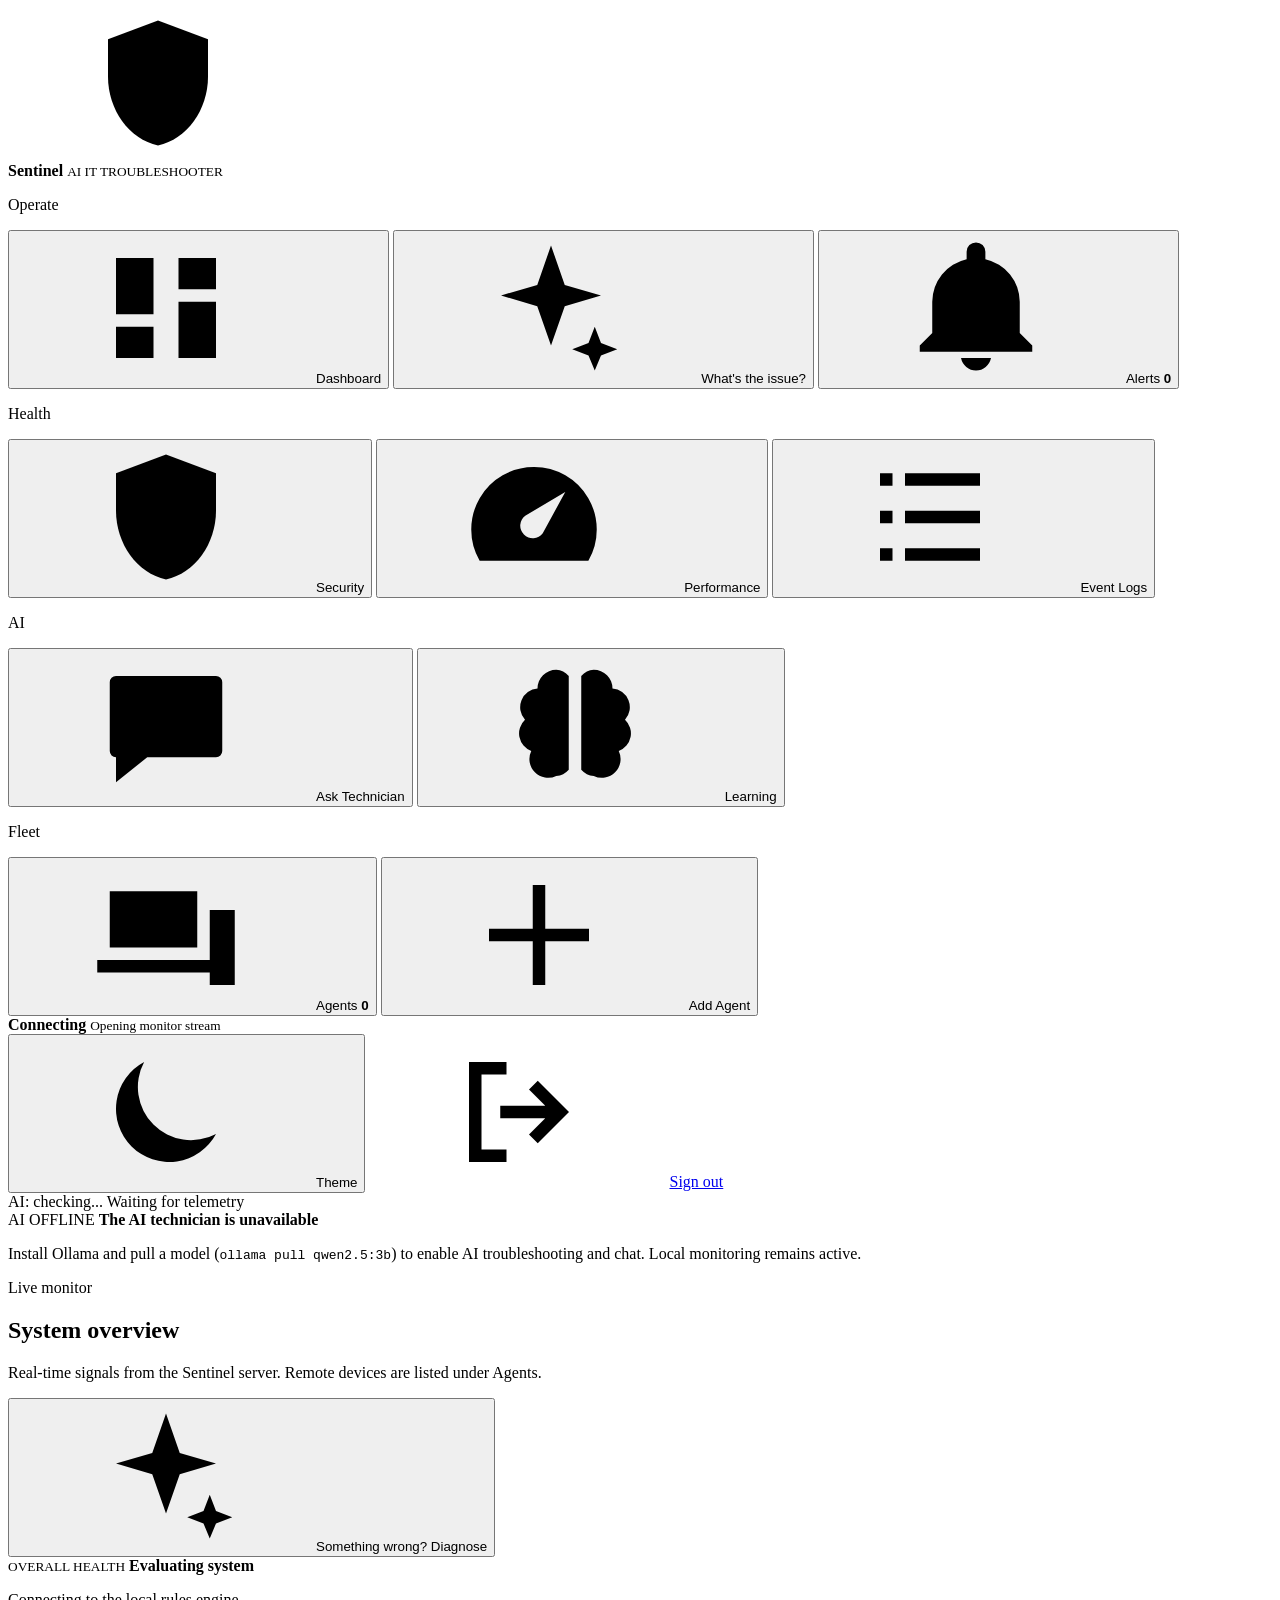
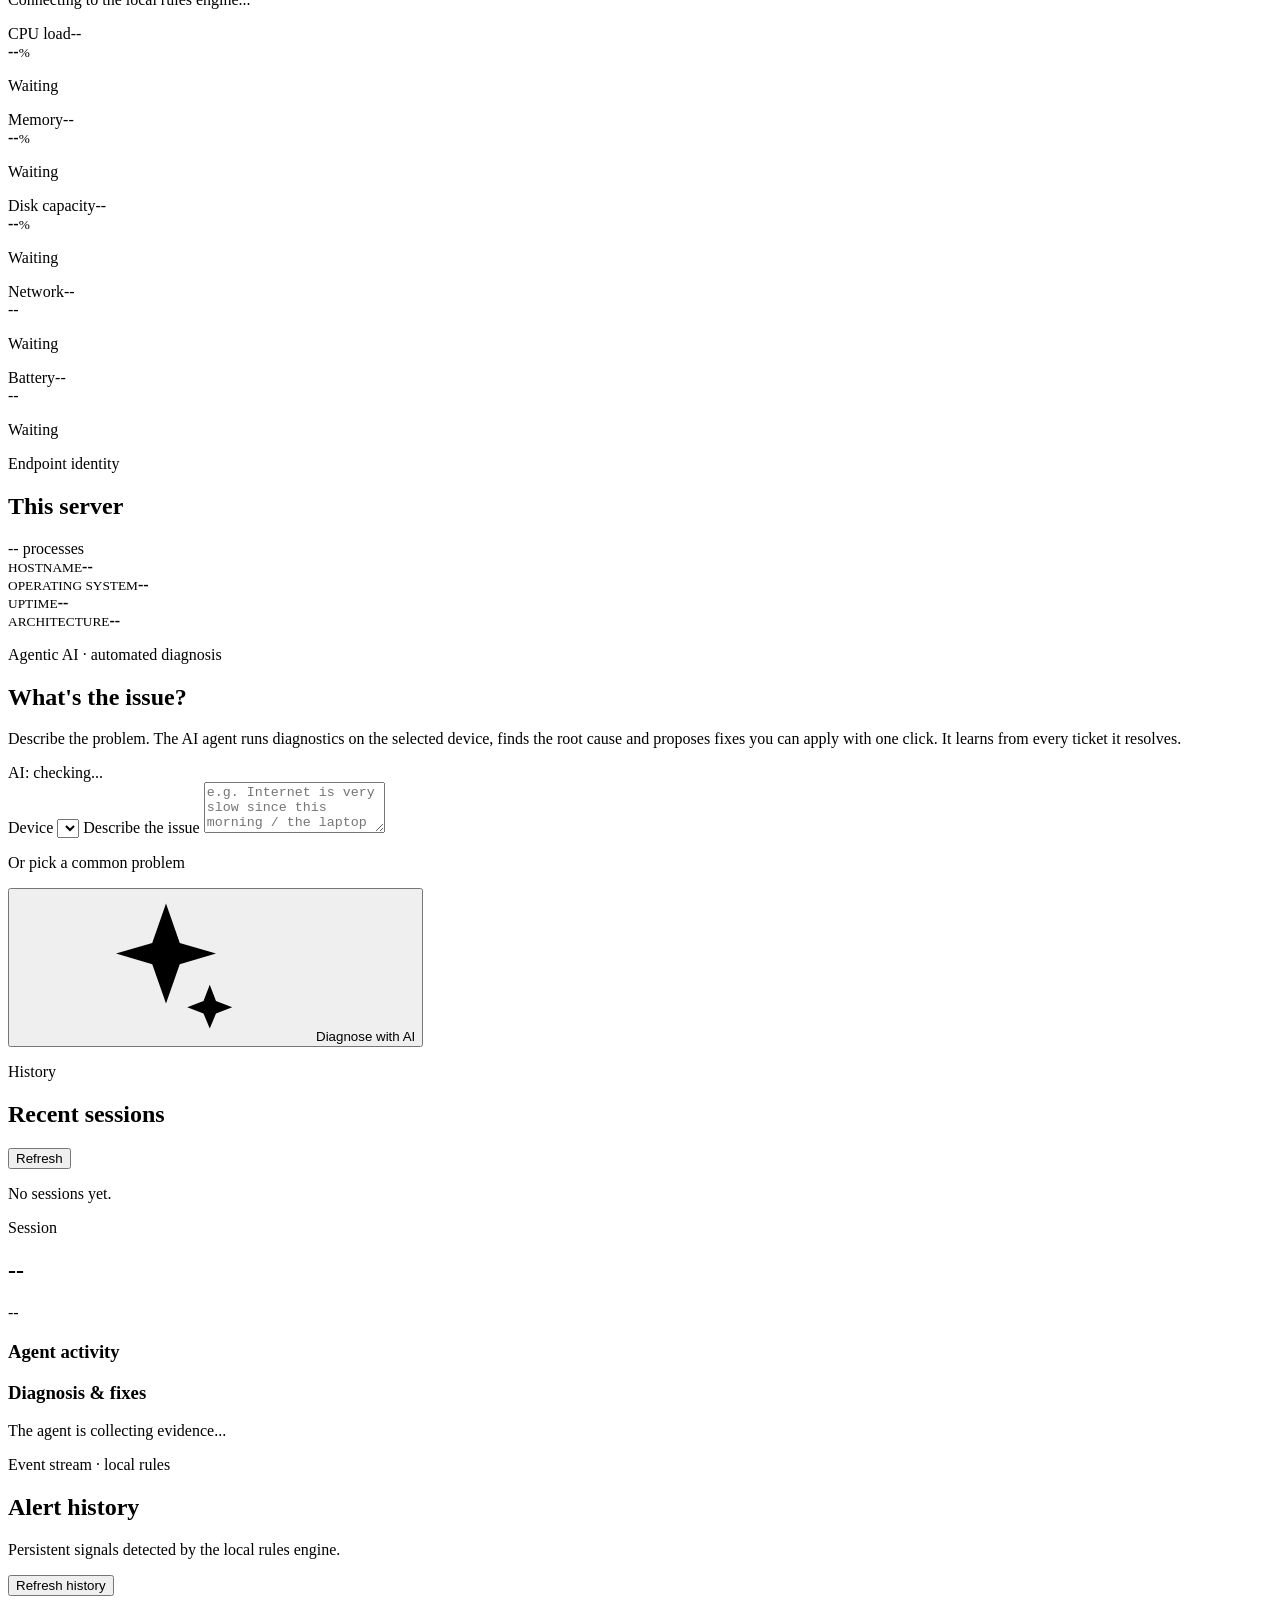
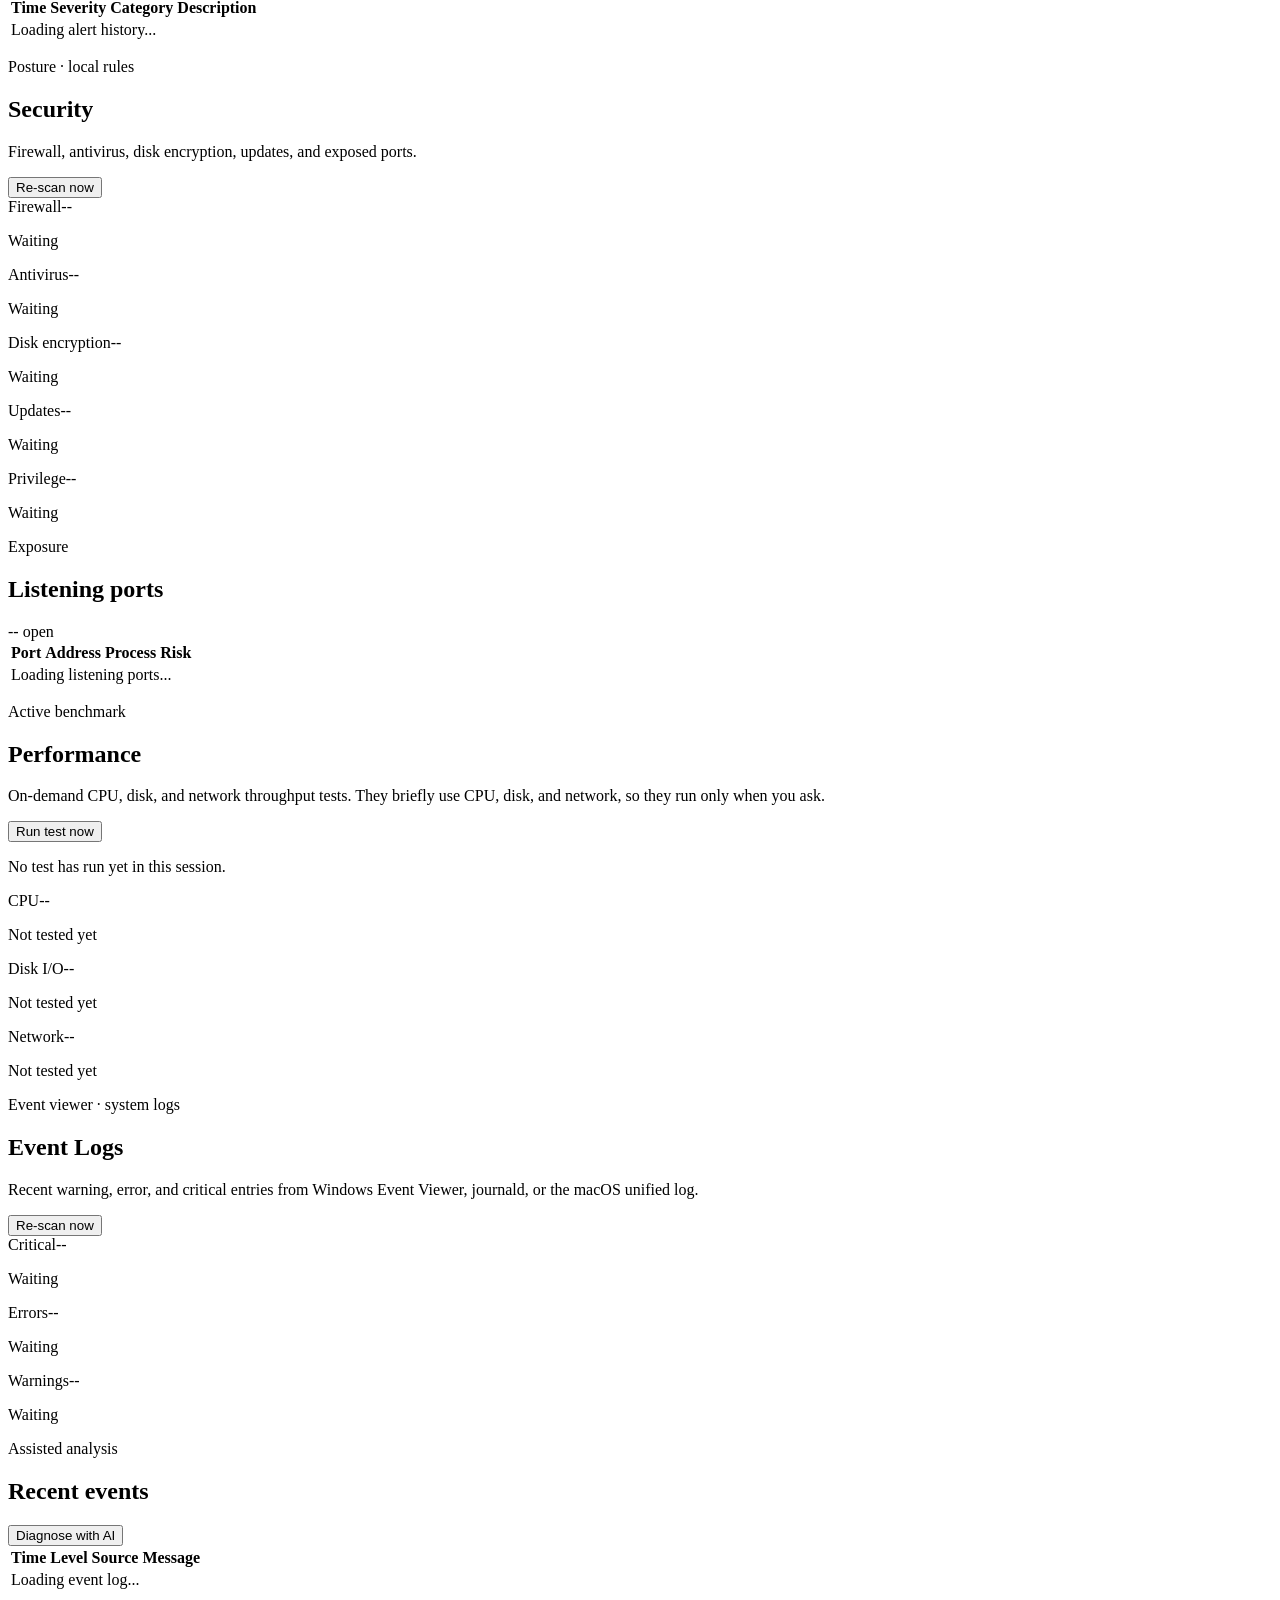
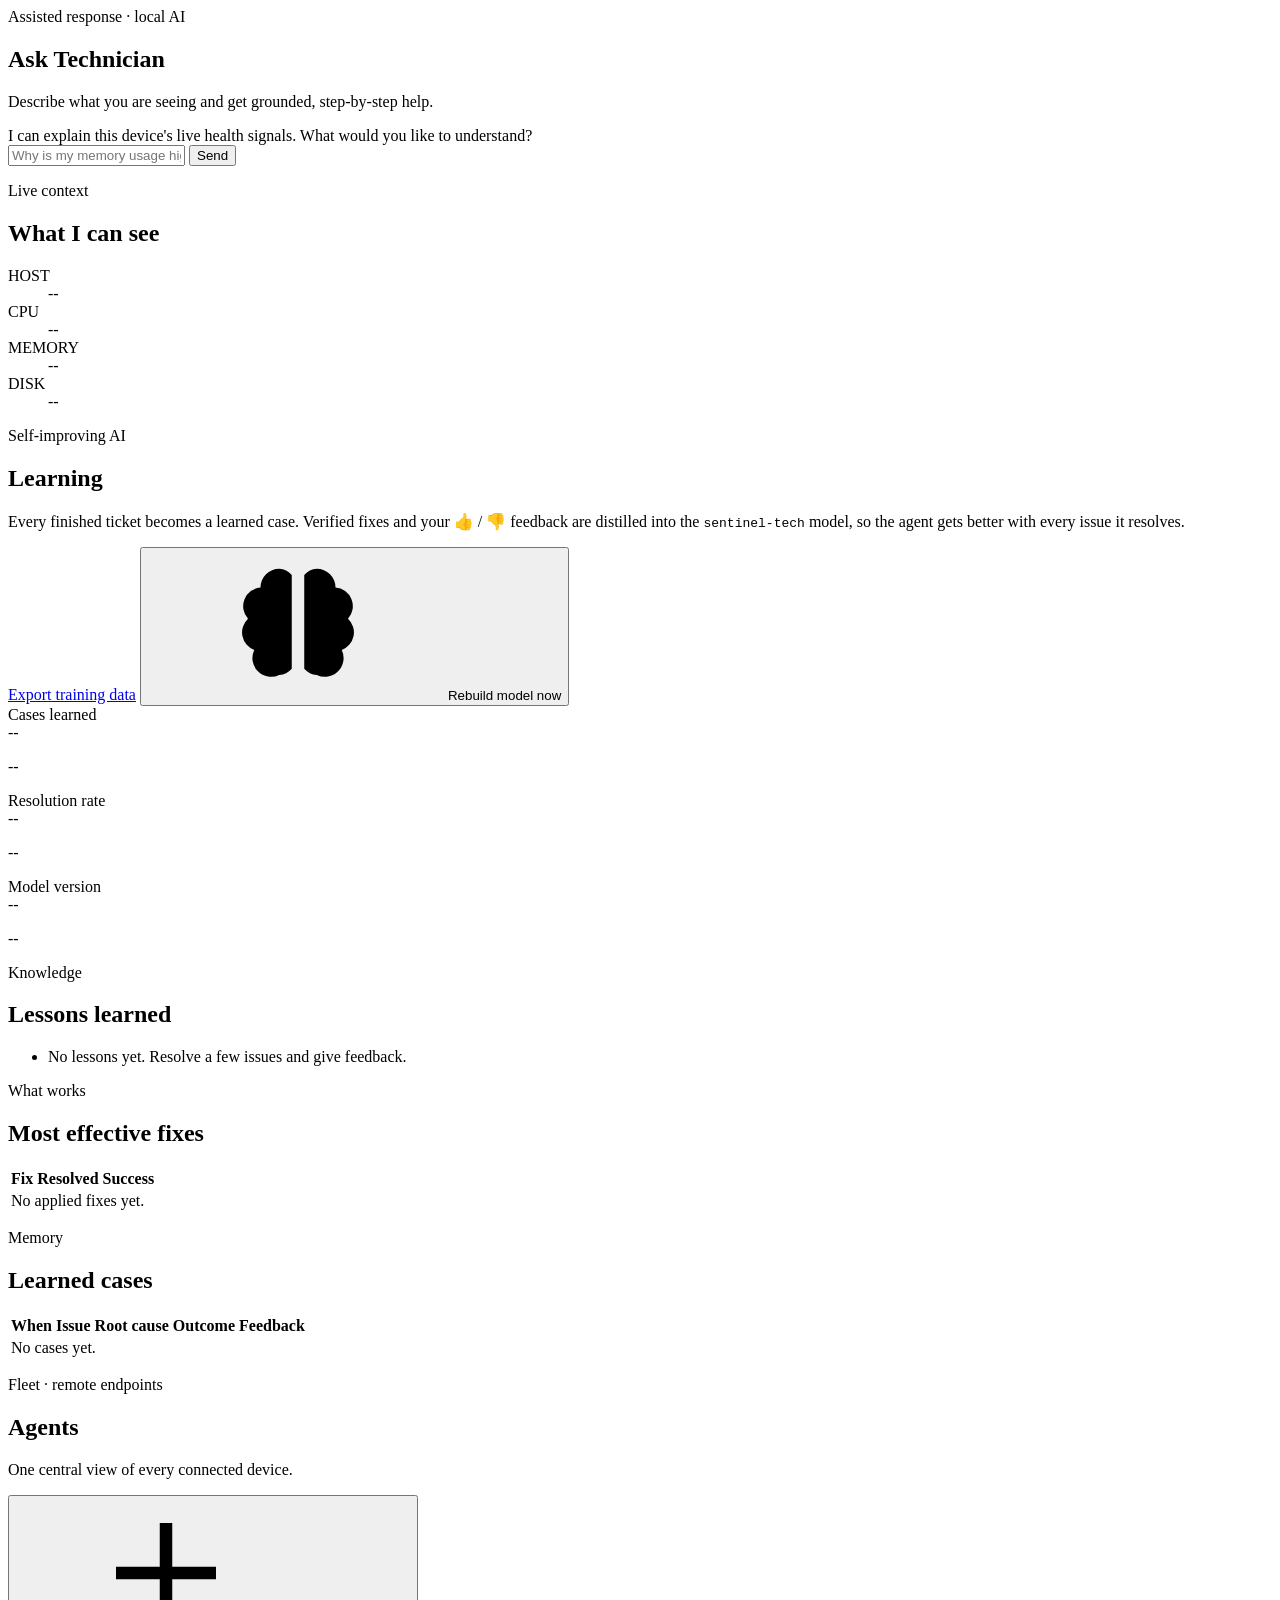
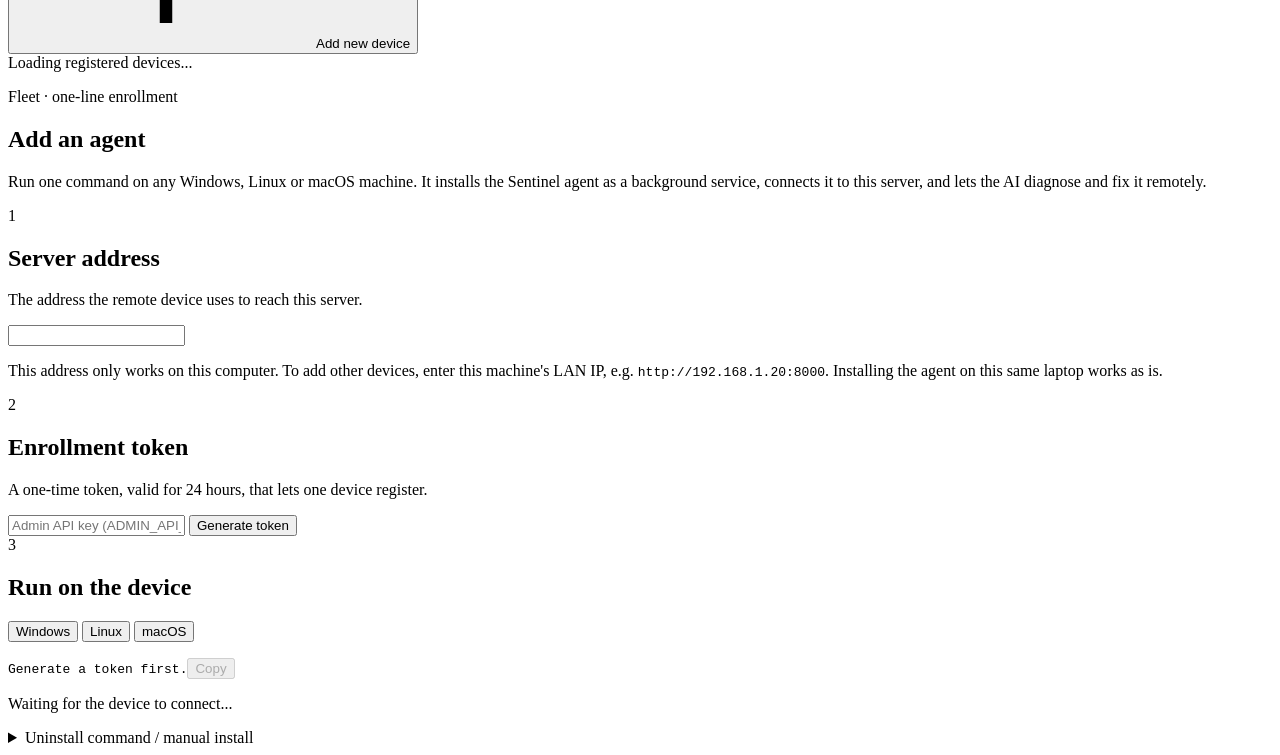
==== commit 6aaf4a4d: "Add agent brain, pluggable LLM providers, agent toolkit and Docker setup - backend/agent_brain: plan" ====
--- a/frontend/index.html
+++ b/frontend/index.html
@@ -1,69 +1,95 @@
 <!doctype html>
-<html lang="en">
+<html lang="en" data-theme="dark">
 <head>
   <meta charset="utf-8">
   <meta name="viewport" content="width=device-width, initial-scale=1">
-  <title>Sentinel Device Health</title>
+  <title>Sentinel · AI IT Troubleshooter</title>
+  <link rel="icon" href="data:image/svg+xml,%3Csvg xmlns='http://www.w3.org/2000/svg' viewBox='0 0 32 32'%3E%3Crect width='32' height='32' rx='8' fill='%235b8cff'/%3E%3Cpath d='M16 6l8 3v6c0 5-3.4 9.4-8 11-4.6-1.6-8-6-8-11V9z' fill='white'/%3E%3C/svg%3E">
   <link rel="stylesheet" href="/static/style.css">
+  <script>
+    try { const saved = localStorage.getItem('sentinel-theme'); if (saved) document.documentElement.dataset.theme = saved; } catch (_error) {}
+  </script>
 </head>
 <body>
+  <svg width="0" height="0" style="position:absolute" aria-hidden="true">
+    <symbol id="i-dashboard" viewBox="0 0 24 24"><path d="M4 13h6V4H4zm0 7h6v-5H4zm10 0h6v-9h-6zm0-16v5h6V4z"/></symbol>
+    <symbol id="i-spark" viewBox="0 0 24 24"><path d="M12 2l2.2 6.3L20 10l-5.8 1.7L12 18l-2.2-6.3L4 10l5.8-1.7zM19 15l1 2.6 2.6 1-2.6 1L19 22l-1-2.4-2.6-1 2.6-1z"/></symbol>
+    <symbol id="i-bell" viewBox="0 0 24 24"><path d="M12 22a2.5 2.5 0 002.4-2h-4.8A2.5 2.5 0 0012 22zm7-6V11a7 7 0 00-5.5-6.8V3a1.5 1.5 0 00-3 0v1.2A7 7 0 005 11v5l-2 2v1h18v-1z"/></symbol>
+    <symbol id="i-shield" viewBox="0 0 24 24"><path d="M12 2l8 3v6c0 5.3-3.4 10-8 11-4.6-1-8-5.7-8-11V5z"/></symbol>
+    <symbol id="i-gauge" viewBox="0 0 24 24"><path d="M12 4a10 10 0 00-8.7 15h17.4A10 10 0 0012 4zm1.4 10.6a2 2 0 11-2.8-2.8L17 8z"/></symbol>
+    <symbol id="i-list" viewBox="0 0 24 24"><path d="M4 5h2v2H4zm4 0h12v2H8zM4 11h2v2H4zm4 0h12v2H8zm-4 6h2v2H4zm4 0h12v2H8z"/></symbol>
+    <symbol id="i-chat" viewBox="0 0 24 24"><path d="M4 4h16a1 1 0 011 1v11a1 1 0 01-1 1H9l-5 4v-4H4a1 1 0 01-1-1V5a1 1 0 011-1z"/></symbol>
+    <symbol id="i-brain" viewBox="0 0 24 24"><path d="M9 3a3 3 0 00-3 3 3 3 0 00-2 5 3 3 0 001 5 3 3 0 004 4 3 3 0 002-1V4a3 3 0 00-2-1zm6 0a3 3 0 013 3 3 3 0 012 5 3 3 0 01-1 5 3 3 0 01-4 4 3 3 0 01-2-1V4a3 3 0 012-1z"/></symbol>
+    <symbol id="i-devices" viewBox="0 0 24 24"><path d="M3 5h14v9H3zm-2 11h18v2H1zM19 8h4v12h-4z"/></symbol>
+    <symbol id="i-plus" viewBox="0 0 24 24"><path d="M11 4h2v7h7v2h-7v7h-2v-7H4v-2h7z"/></symbol>
+    <symbol id="i-moon" viewBox="0 0 24 24"><path d="M20 15.5A8.5 8.5 0 018.5 4a8.5 8.5 0 1011.5 11.5z"/></symbol>
+    <symbol id="i-logout" viewBox="0 0 24 24"><path d="M10 4H4v16h6v-2H6V6h4zm5 3l-1.4 1.4 2.6 2.6H9v2h7.2l-2.6 2.6L15 17l5-5z"/></symbol>
+  </svg>
+
   <div class="app-shell">
 
     <aside class="sidebar">
       <div class="brand">
-        <span class="brand-mark">S</span>
+        <span class="brand-mark"><svg><use href="#i-shield"/></svg></span>
         <div>
           <strong>Sentinel</strong>
-          <small>AI-POWERED DEVICE DIAGNOSTICS</small>
+          <small>AI IT TROUBLESHOOTER</small>
         </div>
       </div>
 
       <nav aria-label="Primary navigation">
-        <button class="nav-item active" data-tab="dashboard"><span>01</span>Dashboard</button>
-        <button class="nav-item" data-tab="diagnose"><span>02</span>Diagnose (AI)</button>
-        <button class="nav-item" data-tab="software"><span>03</span>Software</button>
-        <button class="nav-item" data-tab="processes"><span>04</span>Processes</button>
-        <button class="nav-item" data-tab="stress"><span>05</span>Stress Test</button>
-        <button class="nav-item" data-tab="history"><span>06</span>History</button>
-        <button class="nav-item" data-tab="automation"><span>07</span>Automation</button>
-        <button class="nav-item" data-tab="decisions"><span>08</span>Decisions</button>
-        <button class="nav-item" data-tab="alerts"><span>09</span>Alerts <b id="alert-count">0</b></button>
-        <button class="nav-item" data-tab="security"><span>10</span>Security</button>
-        <button class="nav-item" data-tab="performance"><span>11</span>Performance</button>
-        <button class="nav-item" data-tab="logs"><span>12</span>Event Logs</button>
-        <button class="nav-item" data-tab="technician"><span>13</span>Ask Technician</button>
-        <button class="nav-item" data-tab="agents"><span>14</span>Agents <b id="agent-count">0</b></button>
-        <button class="nav-item hidden" id="nav-users" data-tab="users"><span>15</span>Users</button>
+        <p class="nav-group">Operate</p>
+        <button class="nav-item active" data-tab="dashboard"><svg><use href="#i-dashboard"/></svg>Dashboard</button>
+        <button class="nav-item nav-highlight" data-tab="troubleshoot"><svg><use href="#i-spark"/></svg>What's the issue?</button>
+        <button class="nav-item" data-tab="alerts"><svg><use href="#i-bell"/></svg>Alerts <b id="alert-count">0</b></button>
+        <p class="nav-group">Health</p>
+        <button class="nav-item" data-tab="security"><svg><use href="#i-shield"/></svg>Security</button>
+        <button class="nav-item" data-tab="performance"><svg><use href="#i-gauge"/></svg>Performance</button>
+        <button class="nav-item" data-tab="logs"><svg><use href="#i-list"/></svg>Event Logs</button>
+        <p class="nav-group">AI</p>
+        <button class="nav-item" data-tab="technician"><svg><use href="#i-chat"/></svg>Ask Technician</button>
+        <button class="nav-item" data-tab="learning"><svg><use href="#i-brain"/></svg>Learning <b id="learn-count"></b></button>
+        <p class="nav-group">Fleet</p>
+        <button class="nav-item" data-tab="agents"><svg><use href="#i-devices"/></svg>Agents <b id="agent-count">0</b></button>
+        <button class="nav-item" data-tab="add-agent"><svg><use href="#i-plus"/></svg>Add Agent</button>
       </nav>
 
-      <div id="connection-state" class="connection-state">
-        <span id="connection-dot"></span>
-        <div>
-          <strong id="connection-label">Connecting</strong>
-          <small id="connection-detail">Opening monitor stream</small>
+      <div class="sidebar-foot">
+        <div id="connection-state" class="connection-state">
+          <span id="connection-dot"></span>
+          <div>
+            <strong id="connection-label">Connecting</strong>
+            <small id="connection-detail">Opening monitor stream</small>
+          </div>
+        </div>
+        <div class="sidebar-actions">
+          <button id="theme-toggle" class="icon-button" title="Toggle light / dark theme"><svg><use href="#i-moon"/></svg>Theme</button>
+          <a href="/logout" class="icon-button sidebar-logout" title="Sign out"><svg><use href="#i-logout"/></svg>Sign out</a>
         </div>
       </div>
-      <p class="sidebar-note">A private, local-first, AI-assisted health monitor for this device and its fleet.</p>
-      <div id="user-badge" class="user-badge hidden"><span id="user-name">--</span><small id="user-role"></small></div>
-      <a href="/logout" class="sidebar-logout">Sign out</a>
     </aside>
 
     <main class="content">
+      <div class="topbar">
+        <span id="ai-chip" class="ai-chip"><span class="dot"></span><span id="ai-chip-text">AI: checking...</span></span>
+        <span id="last-updated" class="timestamp">Waiting for telemetry</span>
+      </div>
+
       <div id="ai-banner" class="ai-banner hidden">
-        <span>AI BRAIN</span>
-        <strong>Offline — using rule-based diagnosis</strong>
-        <p>Install <a href="https://ollama.com" target="_blank" rel="noopener">Ollama</a> and run <code>ollama pull qwen2.5:3b-instruct</code> (free, local), or set <code>GROQ_API_KEY</code> in <code>.env</code>. Monitoring and rule-based diagnosis work without it.</p>
+        <span>AI OFFLINE</span>
+        <strong>The AI technician is unavailable</strong>
+        <p id="ai-banner-detail">Install Ollama and pull a model (<code>ollama pull qwen2.5:3b</code>) to enable AI troubleshooting and chat. Local monitoring remains active.</p>
       </div>
 
       <!-- ============================== DASHBOARD ============================== -->
       <section id="dashboard" class="tab active-tab">
         <header class="page-heading">
           <div>
-            <p class="kicker">DEVICE / LIVE MONITOR</p>
+            <p class="kicker">Live monitor</p>
             <h1>System overview</h1>
-            <p class="subheading">Real-time signals from this endpoint.</p>
-          </div>
-          <span id="last-updated" class="timestamp">Waiting for telemetry</span>
+            <p class="subheading">Real-time signals from the Sentinel server. Remote devices are listed under Agents.</p>
+          </div>
+          <button class="primary-button" data-goto="troubleshoot"><svg><use href="#i-spark"/></svg>Something wrong? Diagnose</button>
         </header>
 
         <div id="health-banner" class="health-banner loading">
@@ -77,35 +103,35 @@
 
         <div class="metric-grid">
           <article class="metric-card">
-            <div class="metric-head"><span>CPU LOAD</span><span id="cpu-state" class="metric-state">--</span></div>
+            <div class="metric-head"><span>CPU load</span><span id="cpu-state" class="metric-state">--</span></div>
             <div class="gauge" id="cpu-gauge"><strong id="cpu-value">--</strong><small>%</small></div>
             <p id="cpu-detail">Waiting</p>
           </article>
           <article class="metric-card">
-            <div class="metric-head"><span>MEMORY</span><span id="ram-state" class="metric-state">--</span></div>
+            <div class="metric-head"><span>Memory</span><span id="ram-state" class="metric-state">--</span></div>
             <div class="gauge" id="ram-gauge"><strong id="ram-value">--</strong><small>%</small></div>
             <p id="ram-detail">Waiting</p>
           </article>
           <article class="metric-card">
-            <div class="metric-head"><span>DISK CAPACITY</span><span id="disk-state" class="metric-state">--</span></div>
+            <div class="metric-head"><span>Disk capacity</span><span id="disk-state" class="metric-state">--</span></div>
             <div class="gauge" id="disk-gauge"><strong id="disk-value">--</strong><small>%</small></div>
             <p id="disk-detail">Waiting</p>
           </article>
           <article class="metric-card">
-            <div class="metric-head"><span>NETWORK</span><span id="network-state" class="metric-state">--</span></div>
+            <div class="metric-head"><span>Network</span><span id="network-state" class="metric-state">--</span></div>
             <div class="metric-number" id="network-value">--</div>
             <p id="network-detail">Waiting</p>
           </article>
           <article class="metric-card">
-            <div class="metric-head"><span>BATTERY</span><span id="battery-state" class="metric-state">--</span></div>
+            <div class="metric-head"><span>Battery</span><span id="battery-state" class="metric-state">--</span></div>
             <div class="metric-number" id="battery-value">--</div>
             <p id="battery-detail">Waiting</p>
           </article>
         </div>
 
-        <section class="overview-panel">
+        <section class="panel">
           <div class="section-heading">
-            <div><p class="kicker">ENDPOINT IDENTITY</p><h2>System overview</h2></div>
+            <div><p class="kicker">Endpoint identity</p><h2>This server</h2></div>
             <span id="process-count" class="soft-label">-- processes</span>
           </div>
           <div class="overview-grid">
@@ -117,333 +143,99 @@
         </section>
       </section>
 
-      <!-- ============================== DIAGNOSE (AI) ============================== -->
-      <section id="diagnose" class="tab">
-        <header class="page-heading">
-          <div>
-            <p class="kicker">AGENTIC DIAGNOSIS / LLM BRAIN</p>
-            <h1>Diagnose a laptop</h1>
-            <p class="subheading">Describe the problem (typos are fine) or pick a preset. The AI runs read-only checks, then proposes fixes you approve.</p>
-          </div>
-          <span id="diagnose-llm" class="soft-label">Checking AI…</span>
-        </header>
-
-        <div class="diagnose-controls">
-          <label class="field"><span>Target laptop</span>
-            <select id="diagnose-device"><option value="">Loading devices…</option></select>
-          </label>
-          <div class="field grow"><span>What is the problem?</span>
-            <div class="inline-form">
-              <input id="diagnose-problem" placeholder="e.g. chrome using a lot of ram and laptop hanging" autocomplete="off">
-              <button id="diagnose-start" class="primary-button">Diagnose</button>
-            </div>
-          </div>
-        </div>
-        <div id="diagnose-presets" class="preset-row"></div>
-        <p id="diagnose-correction" class="soft-label"></p>
-
-        <section id="diagnose-session" class="overview-panel hidden">
+      <!-- ============================== TROUBLESHOOT ============================== -->
+      <section id="troubleshoot" class="tab">
+        <header class="page-heading">
+          <div>
+            <p class="kicker">Agentic AI · automated diagnosis</p>
+            <h1>What's the issue?</h1>
+            <p class="subheading">Describe the problem. The AI agent runs diagnostics on the selected device, finds the root cause and proposes fixes you can apply with one click. It learns from every ticket it resolves.</p>
+          </div>
+          <span id="ai-model-label" class="soft-label">AI: checking...</span>
+        </header>
+
+        <div class="ts-layout">
+          <section class="panel ts-form">
+            <label class="field-label" for="ts-device">Device</label>
+            <select id="ts-device" class="field-input"></select>
+            <label class="field-label" for="ts-issue">Describe the issue</label>
+            <textarea id="ts-issue" class="field-input" rows="3" maxlength="1000" placeholder="e.g. Internet is very slow since this morning / the laptop hangs whenever Chrome is open"></textarea>
+            <p class="field-label">Or pick a common problem</p>
+            <div id="ts-playbooks" class="playbook-grid"></div>
+            <div class="ts-actions">
+              <button id="ts-start" class="primary-button"><svg><use href="#i-spark"/></svg>Diagnose with AI</button>
+              <span id="ts-form-status" class="soft-label"></span>
+            </div>
+          </section>
+          <aside class="panel ts-history">
+            <div class="section-heading"><div><p class="kicker">History</p><h2>Recent sessions</h2></div><button id="ts-refresh-history" class="ghost-button">Refresh</button></div>
+            <div id="ts-history" class="ts-history-list"><p class="soft-label">No sessions yet.</p></div>
+          </aside>
+        </div>
+
+        <section id="ts-session" class="panel hidden">
           <div class="section-heading">
-            <div><p class="kicker">INVESTIGATION</p><h2 id="diagnose-status">Working…</h2></div>
-            <span id="diagnose-mode" class="soft-label"></span>
-          </div>
-          <div id="diagnose-memory" class="memory-box hidden"></div>
-          <div id="diagnose-steps" class="steps"></div>
-          <div id="diagnose-conclusion" class="diagnosis hidden"></div>
-
-          <div id="diagnose-fixes-wrap" class="hidden">
-            <h3 class="fixes-title">Proposed fixes — approve to run</h3>
-            <div id="diagnose-fixes" class="fixes"></div>
-          </div>
-
-          <div id="diagnose-outcome" class="outcome-row hidden">
-            <span>Did this resolve the issue?</span>
-            <button class="ghost-button" data-outcome="fixed">Fixed</button>
-            <button class="ghost-button" data-outcome="partial">Partly</button>
-            <button class="ghost-button" data-outcome="not_fixed">Not fixed</button>
+            <div><p class="kicker" id="ts-session-device">Session</p><h2 id="ts-session-issue">--</h2></div>
+            <span id="ts-session-status" class="status-pill">--</span>
+          </div>
+          <div class="ts-columns">
+            <div>
+              <h3 class="ts-subhead">Agent activity</h3>
+              <ol id="ts-steps" class="ts-steps"></ol>
+            </div>
+            <div>
+              <h3 class="ts-subhead">Diagnosis &amp; fixes</h3>
+              <div id="ts-report" class="ts-report"><p class="soft-label">The agent is collecting evidence...</p></div>
+            </div>
           </div>
         </section>
       </section>
 
-      <!-- ============================== SOFTWARE ============================== -->
-      <section id="software" class="tab">
-        <header class="page-heading">
-          <div>
-            <p class="kicker">CLEANUP / UNINSTALL</p>
-            <h1>Software</h1>
-            <p class="subheading">Remove apps — including broken or incomplete installs that still show in Control Panel, and ones hidden from it. Undo anything from Backups.</p>
-          </div>
-          <label class="field"><span>Target laptop</span><select id="sw-device"><option value="">Loading…</option></select></label>
-        </header>
-        <div class="decisions-tabs">
-          <button class="sub-tab active" data-sub="apps">Installed apps</button>
-          <button class="sub-tab" data-sub="startup">Startup</button>
-          <button class="sub-tab" data-sub="backups">Backups / Undo</button>
-        </div>
-
-        <div id="sw-apps" class="sub-panel">
-          <div class="inline-form" style="margin-bottom:12px">
-            <input id="sw-search" placeholder="Search by name or publisher…" autocomplete="off">
-            <button id="sw-refresh" class="primary-button">Load apps</button>
-            <label class="persist-toggle"><input type="checkbox" id="sw-problem-only"> Problem apps only (broken / hidden)</label>
-          </div>
-          <p id="sw-summary" class="soft-label">Pick a laptop and click Load apps.</p>
-          <div class="table-wrap">
-            <table>
-              <thead><tr><th>NAME</th><th>VERSION</th><th>PUBLISHER</th><th>SIZE</th><th>FLAGS</th><th>ACTIONS</th></tr></thead>
-              <tbody id="sw-apps-body"><tr><td colspan="6" class="empty-state">No apps loaded.</td></tr></tbody>
-            </table>
-          </div>
-        </div>
-
-        <div id="sw-startup" class="sub-panel hidden">
-          <p id="sw-startup-summary" class="soft-label">Loading startup items…</p>
-          <div class="table-wrap">
-            <table>
-              <thead><tr><th>NAME</th><th>COMMAND</th><th>LOCATION</th><th>ACTION</th></tr></thead>
-              <tbody id="sw-startup-body"><tr><td colspan="4" class="empty-state">No items loaded.</td></tr></tbody>
-            </table>
-          </div>
-        </div>
-
-        <div id="sw-backups" class="sub-panel hidden">
-          <p class="soft-label">Reversible actions this agent recorded. Restore puts things back if a removal caused a problem.</p>
-          <div class="table-wrap">
-            <table>
-              <thead><tr><th>WHEN</th><th>TYPE</th><th>ITEM</th><th>STATUS</th><th>ACTION</th></tr></thead>
-              <tbody id="sw-backups-body"><tr><td colspan="5" class="empty-state">No backups recorded.</td></tr></tbody>
-            </table>
-          </div>
-        </div>
-        <pre id="sw-output" class="output-box hidden"></pre>
-      </section>
-
-      <!-- ============================== PROCESSES ============================== -->
-      <section id="processes" class="tab">
-        <header class="page-heading">
-          <div>
-            <p class="kicker">LIVE / TASK MANAGER</p>
-            <h1>Processes</h1>
-            <p class="subheading">Live view of what's running on the laptop. End a runaway process or restart a service — with a confirm.</p>
-          </div>
-          <div class="inline-form">
-            <label class="field"><span>Laptop</span><select id="proc-device"></select></label>
-            <label class="persist-toggle"><input type="checkbox" id="proc-auto" checked> Auto-refresh</label>
-          </div>
-        </header>
-        <div class="decisions-tabs">
-          <button class="sub-tab active" data-sub="procs">Processes</button>
-          <button class="sub-tab" data-sub="svcs">Services</button>
-        </div>
-
-        <div id="proc-procs" class="sub-panel">
-          <div class="inline-form" style="margin-bottom:10px">
-            <label class="mini-field">Sort <select id="proc-sort"><option value="cpu">CPU</option><option value="memory" selected>Memory</option></select></label>
-            <button id="proc-refresh" class="ghost-button">Refresh now</button>
-            <span id="proc-summary" class="soft-label"></span>
-          </div>
-          <div class="table-wrap">
-            <table>
-              <thead><tr><th>PID</th><th>NAME</th><th>CPU %</th><th>MEMORY</th><th>USER</th><th>ACTION</th></tr></thead>
-              <tbody id="proc-body"><tr><td colspan="6" class="empty-state">Pick a laptop.</td></tr></tbody>
-            </table>
-          </div>
-        </div>
-
-        <div id="proc-svcs" class="sub-panel hidden">
-          <div class="inline-form" style="margin-bottom:10px">
-            <input id="svc-search" placeholder="Filter services…" autocomplete="off">
-            <button id="svc-refresh" class="primary-button">Load services</button>
-            <span id="svc-summary" class="soft-label"></span>
-          </div>
-          <div class="table-wrap">
-            <table>
-              <thead><tr><th>NAME</th><th>DISPLAY</th><th>STATE</th><th>ACTION</th></tr></thead>
-              <tbody id="svc-body"><tr><td colspan="4" class="empty-state">Load services for the selected laptop.</td></tr></tbody>
-            </table>
-          </div>
-        </div>
-        <pre id="proc-output" class="output-box hidden"></pre>
-      </section>
-
-      <!-- ============================== STRESS TEST ============================== -->
-      <section id="stress" class="tab">
-        <header class="page-heading">
-          <div>
-            <p class="kicker">PERFORMANCE / BURN-IN</p>
-            <h1>Stress test</h1>
-            <p class="subheading">Push CPU, RAM, disk or network to check stability and spot throttling. Auto-stops on overheating.</p>
-          </div>
-        </header>
-        <div class="diagnose-controls">
-          <label class="field"><span>Target laptop</span>
-            <select id="stress-device"><option value="">Loading devices…</option></select>
-          </label>
-        </div>
-        <div class="stress-grid">
-          <article class="metric-card">
-            <div class="metric-head"><span>CPU</span></div>
-            <p>All cores, with temperature and clock.</p>
-            <label class="mini-field">Seconds <input id="stress-cpu-seconds" type="number" value="60" min="10" max="900"></label>
-            <button class="primary-button" data-stress="stress_cpu">Run CPU test</button>
-          </article>
-          <article class="metric-card">
-            <div class="metric-head"><span>RAM</span></div>
-            <p>Allocate and verify memory patterns.</p>
-            <label class="mini-field">% of free <input id="stress-ram-percent" type="number" value="60" min="10" max="85"></label>
-            <button class="primary-button" data-stress="stress_ram">Run RAM test</button>
-          </article>
-          <article class="metric-card">
-            <div class="metric-head"><span>DISK</span></div>
-            <p>Sequential MB/s and random IOPS.</p>
-            <label class="mini-field">Size MB <input id="stress-disk-size" type="number" value="1024" min="64" max="8192"></label>
-            <button class="primary-button" data-stress="stress_disk">Run disk test</button>
-          </article>
-          <article class="metric-card">
-            <div class="metric-head"><span>NETWORK</span></div>
-            <p>Throughput to this server.</p>
-            <label class="mini-field">Size MB <input id="stress-net-size" type="number" value="50" min="5" max="500"></label>
-            <button class="primary-button" data-stress="network_speed">Run network test</button>
-          </article>
-        </div>
-        <section id="stress-result" class="overview-panel hidden">
-          <div class="section-heading"><div><p class="kicker">RESULT</p><h2 id="stress-title">Running…</h2></div>
-            <button id="stress-cancel" class="ghost-button hidden">Stop</button></div>
-          <div id="stress-progress" class="steps"></div>
-          <pre id="stress-output" class="output-box"></pre>
-        </section>
-      </section>
-
-      <!-- ============================== HISTORY ============================== -->
-      <section id="history" class="tab">
-        <header class="page-heading">
-          <div>
-            <p class="kicker">TRENDS / TIME SERIES</p>
-            <h1>History</h1>
-            <p class="subheading">How this laptop has behaved over time, and its past stress/benchmark runs.</p>
-          </div>
-          <div class="inline-form">
-            <label class="field"><span>Laptop</span><select id="hist-device"></select></label>
-            <label class="field"><span>Window</span>
-              <select id="hist-range">
-                <option value="6">Last 6 hours</option>
-                <option value="24" selected>Last 24 hours</option>
-                <option value="72">Last 3 days</option>
-                <option value="168">Last 7 days</option>
-              </select>
-            </label>
-          </div>
-        </header>
-        <p id="hist-summary" class="soft-label">Pick a laptop.</p>
-        <div class="charts-grid">
-          <article class="chart-card"><div class="chart-head"><span>CPU %</span><b id="hist-cpu-now">--</b></div><div id="chart-cpu" class="chart"></div></article>
-          <article class="chart-card"><div class="chart-head"><span>MEMORY %</span><b id="hist-ram-now">--</b></div><div id="chart-ram" class="chart"></div></article>
-          <article class="chart-card"><div class="chart-head"><span>DISK %</span><b id="hist-disk-now">--</b></div><div id="chart-disk" class="chart"></div></article>
-          <article class="chart-card"><div class="chart-head"><span>HEALTH SCORE</span><b id="hist-health-now">--</b></div><div id="chart-health" class="chart"></div></article>
-        </div>
-        <section class="overview-panel" style="margin-top:22px">
-          <div class="section-heading"><div><p class="kicker">BENCHMARKS</p><h2>Stress &amp; burn-in history</h2></div></div>
-          <div class="table-wrap">
-            <table>
-              <thead><tr><th>WHEN</th><th>TEST</th><th>RESULT</th></tr></thead>
-              <tbody id="hist-stress-body"><tr><td colspan="3" class="empty-state">No runs recorded yet.</td></tr></tbody>
-            </table>
-          </div>
-        </section>
-      </section>
-
-      <!-- ============================== AUTOMATION ============================== -->
-      <section id="automation" class="tab">
-        <header class="page-heading">
-          <div>
-            <p class="kicker">SCHEDULES / FLEET</p>
-            <h1>Automation</h1>
-            <p class="subheading">Run checks on a timer, and run one safe action across many laptops at once.</p>
-          </div>
-        </header>
-        <div class="decisions-tabs">
-          <button class="sub-tab active" data-sub="sched">Scheduled checks</button>
-          <button class="sub-tab" data-sub="fleet">Fleet actions</button>
-        </div>
-
-        <div id="auto-sched" class="sub-panel">
-          <div class="diagnose-controls">
-            <label class="field"><span>Laptop</span><select id="sched-device"></select></label>
-            <label class="field"><span>Check</span><select id="sched-preset"></select></label>
-            <label class="field"><span>Every (minutes)</span><input id="sched-interval" type="number" value="60" min="5"></label>
-            <button id="sched-add" class="primary-button">Add schedule</button>
-          </div>
-          <div class="table-wrap">
-            <table>
-              <thead><tr><th>LAPTOP</th><th>CHECK</th><th>EVERY</th><th>LAST RUN</th><th>RESULT</th><th>ACTION</th></tr></thead>
-              <tbody id="sched-body"><tr><td colspan="6" class="empty-state">No schedules yet.</td></tr></tbody>
-            </table>
-          </div>
-        </div>
-
-        <div id="auto-fleet" class="sub-panel hidden">
-          <div class="diagnose-controls">
-            <label class="field"><span>Action</span>
-              <select id="fleet-tool">
-                <option value="clean_junk">Clean junk files</option>
-                <option value="install_updates">Install updates</option>
-                <option value="create_restore_point">Create restore point (Windows)</option>
-                <option value="pending_updates">Check pending updates</option>
-                <option value="security_status">Check security status</option>
-              </select>
-            </label>
-            <button id="fleet-run" class="primary-button">Run on selected</button>
-          </div>
-          <div id="fleet-devices" class="fleet-devices"><p class="soft-label">Loading devices…</p></div>
-          <pre id="fleet-output" class="output-box hidden"></pre>
-        </div>
-      </section>
-
-      <!-- ============================== DECISIONS ============================== -->
-      <section id="decisions" class="tab">
-        <header class="page-heading">
-          <div>
-            <p class="kicker">MEMORY / KNOWLEDGE BASE</p>
-            <h1>Decisions</h1>
-            <p class="subheading">Every diagnosis is remembered here, and so is every design decision behind this tool.</p>
-          </div>
-          <button id="refresh-decisions" class="ghost-button">Refresh</button>
-        </header>
-        <div class="decisions-tabs">
-          <button class="sub-tab active" data-sub="cases">Solved cases</button>
-          <button class="sub-tab" data-sub="adrs">Design decisions</button>
-        </div>
-        <div id="decisions-cases" class="decisions-list"><div class="empty-state">Loading cases…</div></div>
-        <div id="decisions-adrs" class="decisions-list hidden"><div class="empty-state">Loading design decisions…</div></div>
+      <!-- ============================== ALERTS ============================== -->
+      <section id="alerts" class="tab">
+        <header class="page-heading">
+          <div>
+            <p class="kicker">Event stream · local rules</p>
+            <h1>Alert history</h1>
+            <p class="subheading">Persistent signals detected by the local rules engine.</p>
+          </div>
+          <button id="refresh-alerts" class="ghost-button">Refresh history</button>
+        </header>
+        <div class="table-wrap">
+          <table>
+            <thead><tr><th>Time</th><th>Severity</th><th>Category</th><th>Description</th><th></th></tr></thead>
+            <tbody id="alerts-body"><tr><td colspan="5" class="empty-state">Loading alert history...</td></tr></tbody>
+          </table>
+        </div>
       </section>
 
       <!-- ============================== SECURITY ============================== -->
       <section id="security" class="tab">
         <header class="page-heading">
           <div>
-            <p class="kicker">POSTURE / LOCAL RULES</p>
+            <p class="kicker">Posture · local rules</p>
             <h1>Security</h1>
-            <p class="subheading">Firewall, antivirus, disk encryption, updates, and exposed ports on this device.</p>
+            <p class="subheading">Firewall, antivirus, disk encryption, updates, and exposed ports.</p>
           </div>
           <button id="refresh-security" class="ghost-button">Re-scan now</button>
         </header>
 
         <div class="metric-grid status-grid">
-          <article class="metric-card" id="firewall-card"><div class="metric-head"><span>FIREWALL</span><span id="firewall-state" class="metric-state">--</span></div><p id="firewall-detail">Waiting</p></article>
-          <article class="metric-card" id="antivirus-card"><div class="metric-head"><span>ANTIVIRUS</span><span id="antivirus-state" class="metric-state">--</span></div><p id="antivirus-detail">Waiting</p></article>
-          <article class="metric-card" id="encryption-card"><div class="metric-head"><span>DISK ENCRYPTION</span><span id="encryption-state" class="metric-state">--</span></div><p id="encryption-detail">Waiting</p></article>
-          <article class="metric-card" id="updates-card"><div class="metric-head"><span>UPDATES</span><span id="updates-state" class="metric-state">--</span></div><p id="updates-detail">Waiting</p></article>
-          <article class="metric-card" id="admin-card"><div class="metric-head"><span>PRIVILEGE</span><span id="admin-state" class="metric-state">--</span></div><p id="admin-detail">Waiting</p></article>
-        </div>
-
-        <section class="overview-panel">
+          <article class="metric-card" id="firewall-card"><div class="metric-head"><span>Firewall</span><span id="firewall-state" class="metric-state">--</span></div><p id="firewall-detail">Waiting</p></article>
+          <article class="metric-card" id="antivirus-card"><div class="metric-head"><span>Antivirus</span><span id="antivirus-state" class="metric-state">--</span></div><p id="antivirus-detail">Waiting</p></article>
+          <article class="metric-card" id="encryption-card"><div class="metric-head"><span>Disk encryption</span><span id="encryption-state" class="metric-state">--</span></div><p id="encryption-detail">Waiting</p></article>
+          <article class="metric-card" id="updates-card"><div class="metric-head"><span>Updates</span><span id="updates-state" class="metric-state">--</span></div><p id="updates-detail">Waiting</p></article>
+          <article class="metric-card" id="admin-card"><div class="metric-head"><span>Privilege</span><span id="admin-state" class="metric-state">--</span></div><p id="admin-detail">Waiting</p></article>
+        </div>
+
+        <section class="panel">
           <div class="section-heading">
-            <div><p class="kicker">EXPOSURE</p><h2>Listening ports</h2></div>
+            <div><p class="kicker">Exposure</p><h2>Listening ports</h2></div>
             <span id="ports-count" class="soft-label">-- open</span>
           </div>
-          <div class="table-wrap">
+          <div class="table-wrap flat">
             <table>
-              <thead><tr><th>PORT</th><th>ADDRESS</th><th>PROCESS</th><th>RISK</th></tr></thead>
+              <thead><tr><th>Port</th><th>Address</th><th>Process</th><th>Risk</th></tr></thead>
               <tbody id="ports-body"><tr><td colspan="4" class="empty-state">Loading listening ports...</td></tr></tbody>
             </table>
           </div>
@@ -454,9 +246,9 @@
       <section id="performance" class="tab">
         <header class="page-heading">
           <div>
-            <p class="kicker">ACTIVE BENCHMARK</p>
+            <p class="kicker">Active benchmark</p>
             <h1>Performance</h1>
-            <p class="subheading">On-demand CPU, disk, and network throughput tests. Briefly uses CPU, disk, and network — runs only when you ask.</p>
+            <p class="subheading">On-demand CPU, disk, and network throughput tests. They briefly use CPU, disk, and network, so they run only when you ask.</p>
           </div>
           <button id="run-performance" class="primary-button">Run test now</button>
         </header>
@@ -465,8 +257,8 @@
 
         <div class="metric-grid status-grid">
           <article class="metric-card" id="perf-cpu-card"><div class="metric-head"><span>CPU</span><span id="perf-cpu-state" class="metric-state">--</span></div><p id="perf-cpu-detail">Not tested yet</p></article>
-          <article class="metric-card" id="perf-disk-card"><div class="metric-head"><span>DISK I/O</span><span id="perf-disk-state" class="metric-state">--</span></div><p id="perf-disk-detail">Not tested yet</p></article>
-          <article class="metric-card" id="perf-network-card"><div class="metric-head"><span>NETWORK</span><span id="perf-network-state" class="metric-state">--</span></div><p id="perf-network-detail">Not tested yet</p></article>
+          <article class="metric-card" id="perf-disk-card"><div class="metric-head"><span>Disk I/O</span><span id="perf-disk-state" class="metric-state">--</span></div><p id="perf-disk-detail">Not tested yet</p></article>
+          <article class="metric-card" id="perf-network-card"><div class="metric-head"><span>Network</span><span id="perf-network-state" class="metric-state">--</span></div><p id="perf-network-detail">Not tested yet</p></article>
         </div>
       </section>
 
@@ -474,61 +266,39 @@
       <section id="logs" class="tab">
         <header class="page-heading">
           <div>
-            <p class="kicker">EVENT VIEWER / SYSTEM LOGS</p>
+            <p class="kicker">Event viewer · system logs</p>
             <h1>Event Logs</h1>
-            <p class="subheading">Recent warning, error, and critical entries from the OS event log (Windows Event Viewer, journald, or the macOS unified log).</p>
+            <p class="subheading">Recent warning, error, and critical entries from Windows Event Viewer, journald, or the macOS unified log.</p>
           </div>
           <button id="refresh-logs" class="ghost-button">Re-scan now</button>
         </header>
 
         <div class="metric-grid status-grid">
-          <article class="metric-card" id="logs-critical-card"><div class="metric-head"><span>CRITICAL</span><span id="logs-critical-state" class="metric-state">--</span></div><p id="logs-critical-detail">Waiting</p></article>
-          <article class="metric-card" id="logs-error-card"><div class="metric-head"><span>ERRORS</span><span id="logs-error-state" class="metric-state">--</span></div><p id="logs-error-detail">Waiting</p></article>
-          <article class="metric-card" id="logs-warning-card"><div class="metric-head"><span>WARNINGS</span><span id="logs-warning-state" class="metric-state">--</span></div><p id="logs-warning-detail">Waiting</p></article>
-        </div>
-
-        <section class="overview-panel">
+          <article class="metric-card" id="logs-critical-card"><div class="metric-head"><span>Critical</span><span id="logs-critical-state" class="metric-state">--</span></div><p id="logs-critical-detail">Waiting</p></article>
+          <article class="metric-card" id="logs-error-card"><div class="metric-head"><span>Errors</span><span id="logs-error-state" class="metric-state">--</span></div><p id="logs-error-detail">Waiting</p></article>
+          <article class="metric-card" id="logs-warning-card"><div class="metric-head"><span>Warnings</span><span id="logs-warning-state" class="metric-state">--</span></div><p id="logs-warning-detail">Waiting</p></article>
+        </div>
+
+        <section class="panel">
           <div class="section-heading">
-            <div><p class="kicker">ASSISTED ANALYSIS</p><h2>Recent events</h2></div>
+            <div><p class="kicker">Assisted analysis</p><h2>Recent events</h2></div>
             <button id="diagnose-logs-button" class="ghost-button">Diagnose with AI</button>
           </div>
           <div id="logs-diagnosis" class="diagnosis hidden"></div>
-          <div class="table-wrap">
+          <div class="table-wrap flat">
             <table>
-              <thead><tr><th>TIME</th><th>LEVEL</th><th>SOURCE</th><th>MESSAGE</th></tr></thead>
+              <thead><tr><th>Time</th><th>Level</th><th>Source</th><th>Message</th></tr></thead>
               <tbody id="logs-body"><tr><td colspan="4" class="empty-state">Loading event log...</td></tr></tbody>
             </table>
           </div>
         </section>
       </section>
 
-      <!-- ============================== ALERTS ============================== -->
-      <section id="alerts" class="tab">
-        <header class="page-heading">
-          <div>
-            <p class="kicker">EVENT STREAM / LOCAL RULES</p>
-            <h1>Alert history</h1>
-            <p class="subheading">Persistent signals detected by the local rules engine.</p>
-          </div>
-          <button id="refresh-alerts" class="ghost-button">Refresh history</button>
-        </header>
-        <div id="notify-bar" class="notify-bar">
-          <span id="notify-status" class="soft-label">Checking notification channels…</span>
-          <button id="notify-test" class="ghost-button">Send test notification</button>
-        </div>
-        <div class="table-wrap">
-          <table>
-            <thead><tr><th>TIME</th><th>SEVERITY</th><th>CATEGORY</th><th>DESCRIPTION</th><th></th></tr></thead>
-            <tbody id="alerts-body"><tr><td colspan="5" class="empty-state">Loading alert history...</td></tr></tbody>
-          </table>
-        </div>
-      </section>
-
       <!-- ============================== ASK TECHNICIAN ============================== -->
       <section id="technician" class="tab">
         <header class="page-heading">
           <div>
-            <p class="kicker">ASSISTED RESPONSE / GROQ</p>
+            <p class="kicker">Assisted response · local AI</p>
             <h1>Ask Technician</h1>
             <p class="subheading">Describe what you are seeing and get grounded, step-by-step help.</p>
           </div>
@@ -536,15 +306,15 @@
         <div class="chat-layout">
           <section class="chat-panel">
             <div id="chat-messages" class="chat-messages">
-              <div class="chat-message assistant">I am ready to help interpret this device's live health signals. What would you like to understand?</div>
-            </div>
-            <form id="chat-form">
+              <div class="chat-message assistant">I can explain this device's live health signals. What would you like to understand?</div>
+            </div>
+            <form id="chat-form" class="chat-form">
               <input id="chat-input" autocomplete="off" placeholder="Why is my memory usage high?" aria-label="Ask the technician">
               <button type="submit">Send</button>
             </form>
           </section>
           <aside class="context-panel">
-            <p class="kicker">LIVE CONTEXT</p>
+            <p class="kicker">Live context</p>
             <h2>What I can see</h2>
             <dl>
               <div><dt>HOST</dt><dd id="chat-host">--</dd></div>
@@ -556,88 +326,126 @@
         </div>
       </section>
 
+      <!-- ============================== LEARNING ============================== -->
+      <section id="learning" class="tab">
+        <header class="page-heading">
+          <div>
+            <p class="kicker">Self-improving AI</p>
+            <h1>Learning</h1>
+            <p class="subheading">Every finished ticket becomes a learned case. Verified fixes and your 👍 / 👎 feedback are distilled into the <code id="learn-model-name">sentinel-tech</code> model, so the agent gets better with every issue it resolves.</p>
+          </div>
+          <div class="button-row">
+            <a id="learn-dataset" class="ghost-button" href="/api/learning/dataset">Export training data</a>
+            <button id="learn-rebuild" class="primary-button"><svg><use href="#i-brain"/></svg>Rebuild model now</button>
+          </div>
+        </header>
+
+        <div class="metric-grid status-grid">
+          <article class="metric-card"><div class="metric-head"><span>Cases learned</span></div><div class="metric-number" id="learn-total">--</div><p id="learn-trusted">--</p></article>
+          <article class="metric-card"><div class="metric-head"><span>Resolution rate</span></div><div class="metric-number" id="learn-rate">--</div><p id="learn-outcomes">--</p></article>
+          <article class="metric-card"><div class="metric-head"><span>Model version</span></div><div class="metric-number" id="learn-version">--</div><p id="learn-model-detail">--</p></article>
+        </div>
+        <p id="learn-status" class="soft-label"></p>
+
+        <div class="learn-layout">
+          <section class="panel">
+            <div class="section-heading"><div><p class="kicker">Knowledge</p><h2>Lessons learned</h2></div></div>
+            <ul id="learn-lessons" class="lesson-list"><li class="soft-label">No lessons yet. Resolve a few issues and give feedback.</li></ul>
+          </section>
+          <section class="panel">
+            <div class="section-heading"><div><p class="kicker">What works</p><h2>Most effective fixes</h2></div></div>
+            <div class="table-wrap flat">
+              <table class="compact-table">
+                <thead><tr><th>Fix</th><th>Resolved</th><th>Success</th></tr></thead>
+                <tbody id="learn-top-fixes"><tr><td colspan="3" class="empty-state">No applied fixes yet.</td></tr></tbody>
+              </table>
+            </div>
+          </section>
+        </div>
+
+        <section class="panel">
+          <div class="section-heading"><div><p class="kicker">Memory</p><h2>Learned cases</h2></div></div>
+          <div class="table-wrap flat">
+            <table>
+              <thead><tr><th>When</th><th>Issue</th><th>Root cause</th><th>Outcome</th><th>Feedback</th></tr></thead>
+              <tbody id="learn-cases"><tr><td colspan="5" class="empty-state">No cases yet.</td></tr></tbody>
+            </table>
+          </div>
+        </section>
+      </section>
+
       <!-- ============================== AGENTS ============================== -->
       <section id="agents" class="tab">
         <header class="page-heading">
           <div>
-            <p class="kicker">FLEET / REMOTE ENDPOINTS</p>
+            <p class="kicker">Fleet · remote endpoints</p>
             <h1>Agents</h1>
             <p class="subheading">One central view of every connected device.</p>
           </div>
-          <button id="add-agent-button" class="primary-button">Add new device</button>
+          <button id="add-agent-button" class="primary-button"><svg><use href="#i-plus"/></svg>Add new device</button>
         </header>
         <div id="os-count-summary" class="os-count-summary"></div>
         <div id="agents-grid" class="agents-grid"><div class="empty-state">Loading registered devices...</div></div>
         <section id="device-detail" class="device-detail hidden"></section>
       </section>
 
-      <!-- ============================== USERS (admin) ============================== -->
-      <section id="users" class="tab">
-        <header class="page-heading">
-          <div>
-            <p class="kicker">ACCESS / ACCOUNTS</p>
-            <h1>Users</h1>
-            <p class="subheading">Per-technician accounts and roles. Admins manage everything; technicians can run fixes; viewers are read-only.</p>
-          </div>
-        </header>
-        <div class="decisions-tabs">
-          <button class="sub-tab active" data-sub="accounts">Accounts</button>
-          <button class="sub-tab" data-sub="audit">Audit log</button>
-        </div>
-
-        <div id="users-accounts" class="sub-panel">
-          <div class="diagnose-controls">
-            <label class="field"><span>Username</span><input id="nu-name" autocomplete="off"></label>
-            <label class="field"><span>Password</span><input id="nu-pass" type="password" autocomplete="new-password"></label>
-            <label class="field"><span>Role</span><select id="nu-role"><option value="technician">technician</option><option value="admin">admin</option><option value="viewer">viewer</option></select></label>
-            <button id="nu-add" class="primary-button">Add user</button>
-          </div>
-          <div class="table-wrap">
-            <table>
-              <thead><tr><th>USERNAME</th><th>ROLE</th><th>STATUS</th><th>LAST LOGIN</th><th>ACTIONS</th></tr></thead>
-              <tbody id="users-body"><tr><td colspan="5" class="empty-state">Loading…</td></tr></tbody>
-            </table>
-          </div>
-        </div>
-
-        <div id="users-audit" class="sub-panel hidden">
-          <div class="table-wrap">
-            <table>
-              <thead><tr><th>TIME</th><th>USER</th><th>ACTION</th><th>TARGET</th><th>DETAIL</th></tr></thead>
-              <tbody id="audit-body"><tr><td colspan="5" class="empty-state">Loading…</td></tr></tbody>
-            </table>
-          </div>
+      <!-- ============================== ADD AGENT ============================== -->
+      <section id="add-agent" class="tab">
+        <header class="page-heading">
+          <div>
+            <p class="kicker">Fleet · one-line enrollment</p>
+            <h1>Add an agent</h1>
+            <p class="subheading">Run one command on any Windows, Linux or macOS machine. It installs the Sentinel agent as a background service, connects it to this server, and lets the AI diagnose and fix it remotely.</p>
+          </div>
+        </header>
+
+        <div class="enroll-steps">
+          <section class="panel enroll-step">
+            <span class="step-number">1</span>
+            <h2>Server address</h2>
+            <p class="modal-copy">The address the remote device uses to reach this server.</p>
+            <input id="enroll-server" class="field-input" autocomplete="off" spellcheck="false">
+            <p id="enroll-server-warning" class="enroll-warning hidden">This address only works on this computer. To add other devices, enter this machine's LAN IP, e.g. <code>http://192.168.1.20:8000</code>. Installing the agent on this same laptop works as is.</p>
+          </section>
+
+          <section class="panel enroll-step">
+            <span class="step-number">2</span>
+            <h2>Enrollment token</h2>
+            <p class="modal-copy">A one-time token, valid for 24 hours, that lets one device register.</p>
+            <div class="enroll-row">
+              <input id="admin-key-input" class="field-input" type="password" placeholder="Admin API key (ADMIN_API_KEY in .env)" autocomplete="off">
+              <button id="generate-token-button" class="primary-button">Generate token</button>
+            </div>
+            <div id="token-result" class="token-result hidden"></div>
+          </section>
+
+          <section class="panel enroll-step">
+            <span class="step-number">3</span>
+            <h2>Run on the device</h2>
+            <div class="platform-tabs">
+              <button data-platform="windows" class="platform-tab active">Windows</button>
+              <button data-platform="linux" class="platform-tab">Linux</button>
+              <button data-platform="mac" class="platform-tab">macOS</button>
+            </div>
+            <p id="install-hint" class="modal-copy"></p>
+            <div class="code-block"><code id="install-command">Generate a token first.</code><button id="copy-install" class="ghost-button" disabled>Copy</button></div>
+            <p id="enroll-wait" class="enroll-wait hidden"><span class="health-pulse"></span><span id="enroll-wait-text">Waiting for the device to connect...</span></p>
+            <details class="enroll-more">
+              <summary>Uninstall command / manual install</summary>
+              <p class="modal-copy">Uninstall:</p>
+              <div class="code-block"><code id="uninstall-command"></code></div>
+              <p class="modal-copy">Manual: copy the <code>agent/</code> folder to the device, create <code>agent_config.json</code> from <code>agent_config.example.json</code>, then run <code>pip install -r agent_requirements.txt &amp;&amp; python monitor_agent.py</code>.</p>
+              <button id="download-agent-button" class="ghost-button">Download prebuilt binary</button>
+              <div id="install-instructions" class="install-instructions hidden"></div>
+            </details>
+          </section>
         </div>
       </section>
 
     </main>
   </div>
 
-  <div id="agent-modal" class="modal hidden">
-    <div class="modal-card">
-      <button id="close-agent-modal" class="modal-close" aria-label="Close">x</button>
-      <p class="kicker">PROVISION / NEW ENDPOINT</p>
-      <h2>Connect a device</h2>
-      <p class="modal-copy">Generate a one-time token, then install the lightweight agent on the remote machine.</p>
-      <input id="admin-key-input" class="admin-key-input" type="password" placeholder="Admin API key" autocomplete="off">
-      <button id="generate-token-button" class="primary-button">Generate agent token</button>
-      <div id="token-result" class="token-result hidden"></div>
-      <div class="platform-tabs">
-        <button data-platform="windows" class="platform-tab active">Windows</button>
-        <button data-platform="mac" class="platform-tab">macOS</button>
-        <button data-platform="linux" class="platform-tab">Linux</button>
-      </div>
-      <p class="modal-copy" style="margin-top:14px">Run this one line on the target laptop (same network). It downloads the agent from this server and connects back — no firewall change needed.</p>
-      <div id="install-oneliner" class="install-instructions">Generate a token to show the install command.</div>
-      <button id="copy-install" class="ghost-button" disabled>Copy command</button>
-      <label class="persist-toggle"><input type="checkbox" id="install-persist"> Keep running after reboot (installs a background task)</label>
-      <div id="install-instructions" class="install-instructions hidden"></div>
-      <button id="download-agent-button" class="hidden" disabled>Download agent</button>
-    </div>
-  </div>
-
+  <div id="toast" class="toast hidden" role="status" aria-live="polite"></div>
   <script src="/static/app.js"></script>
-  <script src="/static/diagnose.js"></script>
-  <script src="/static/manage.js"></script>
 </body>
 </html>
